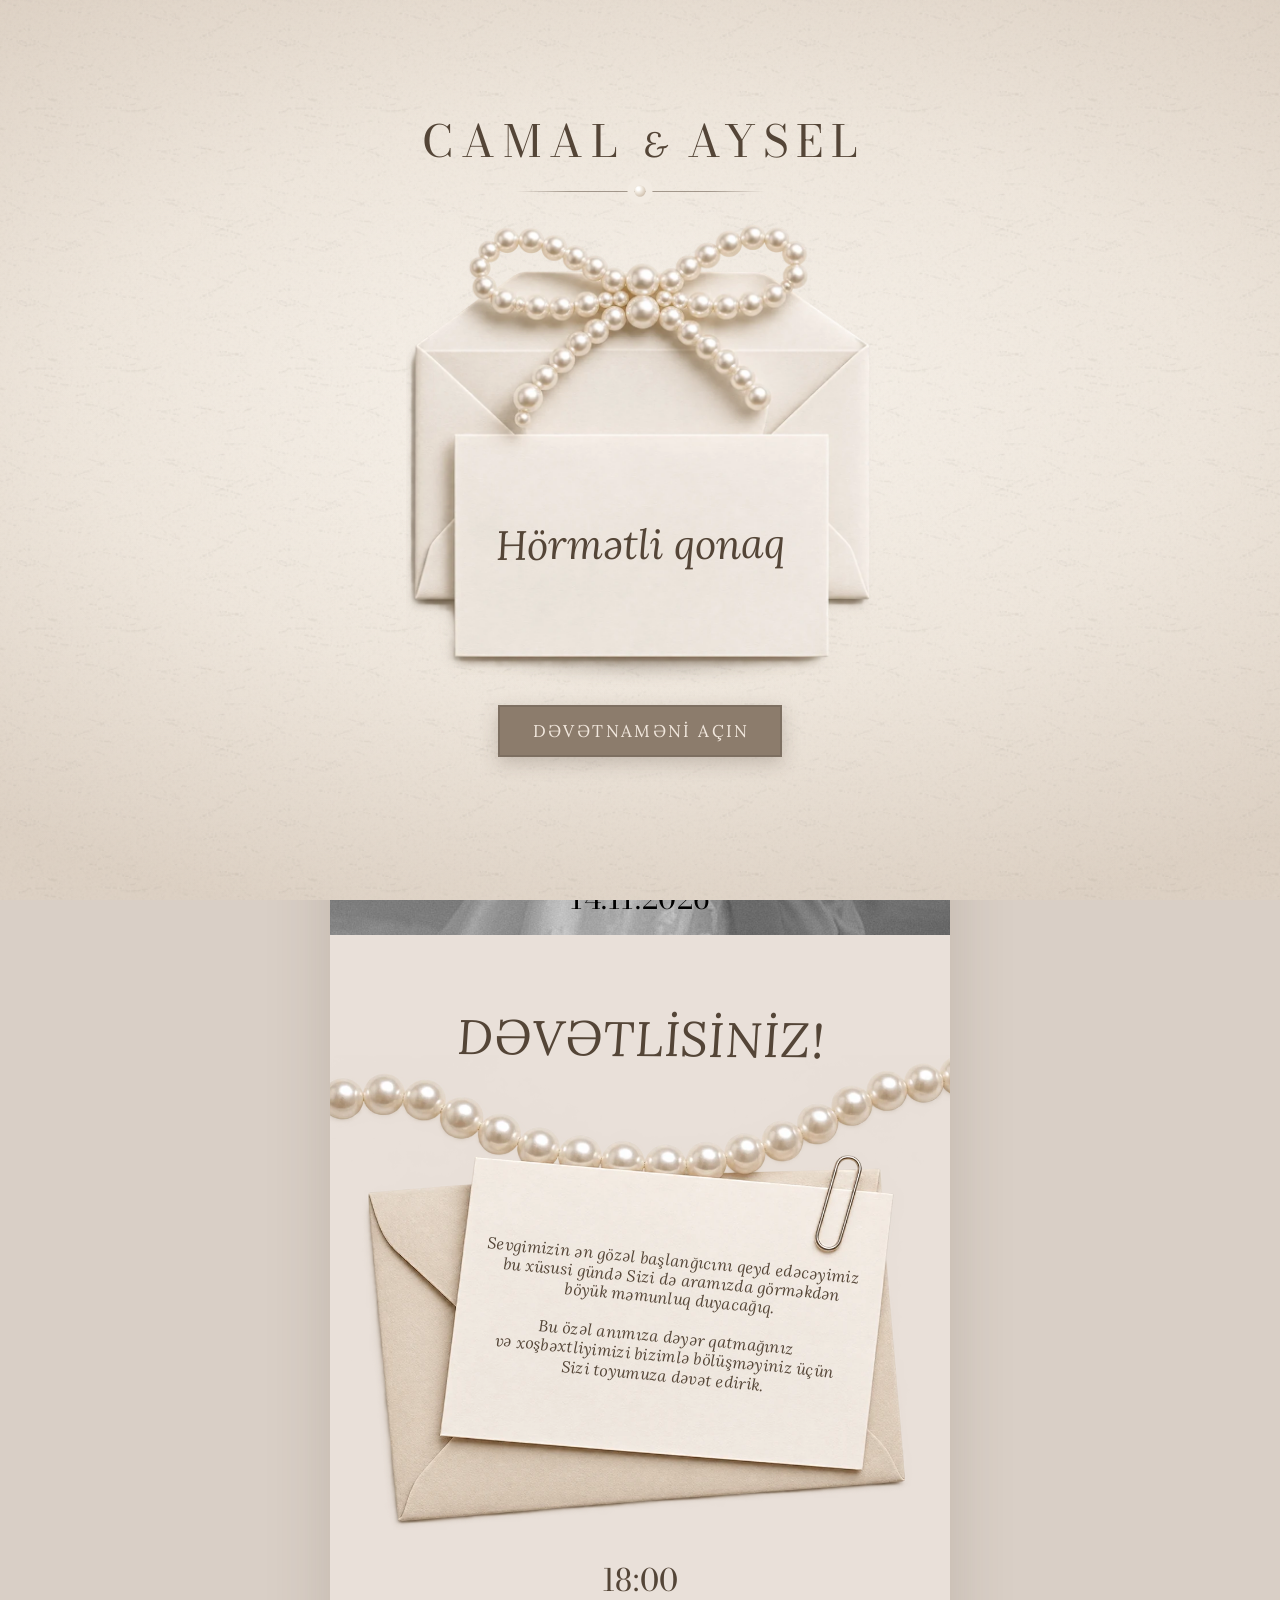
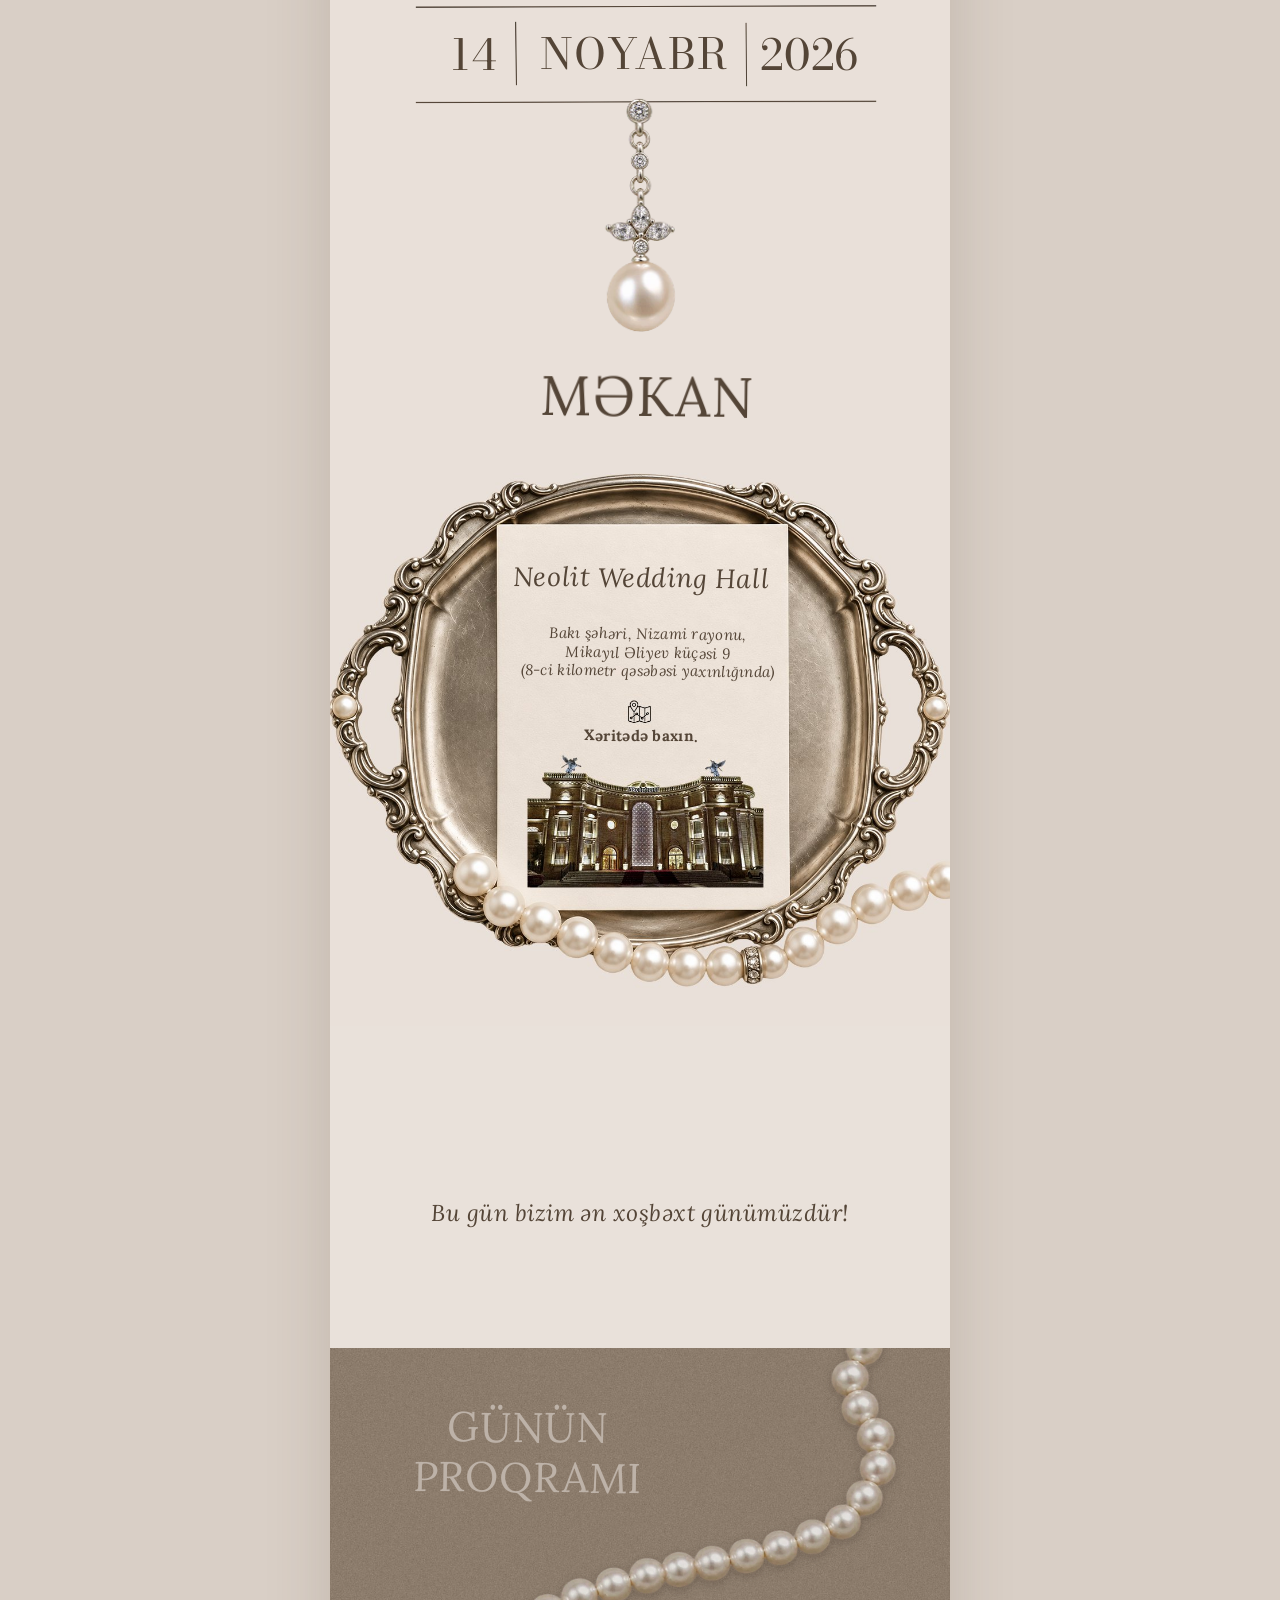
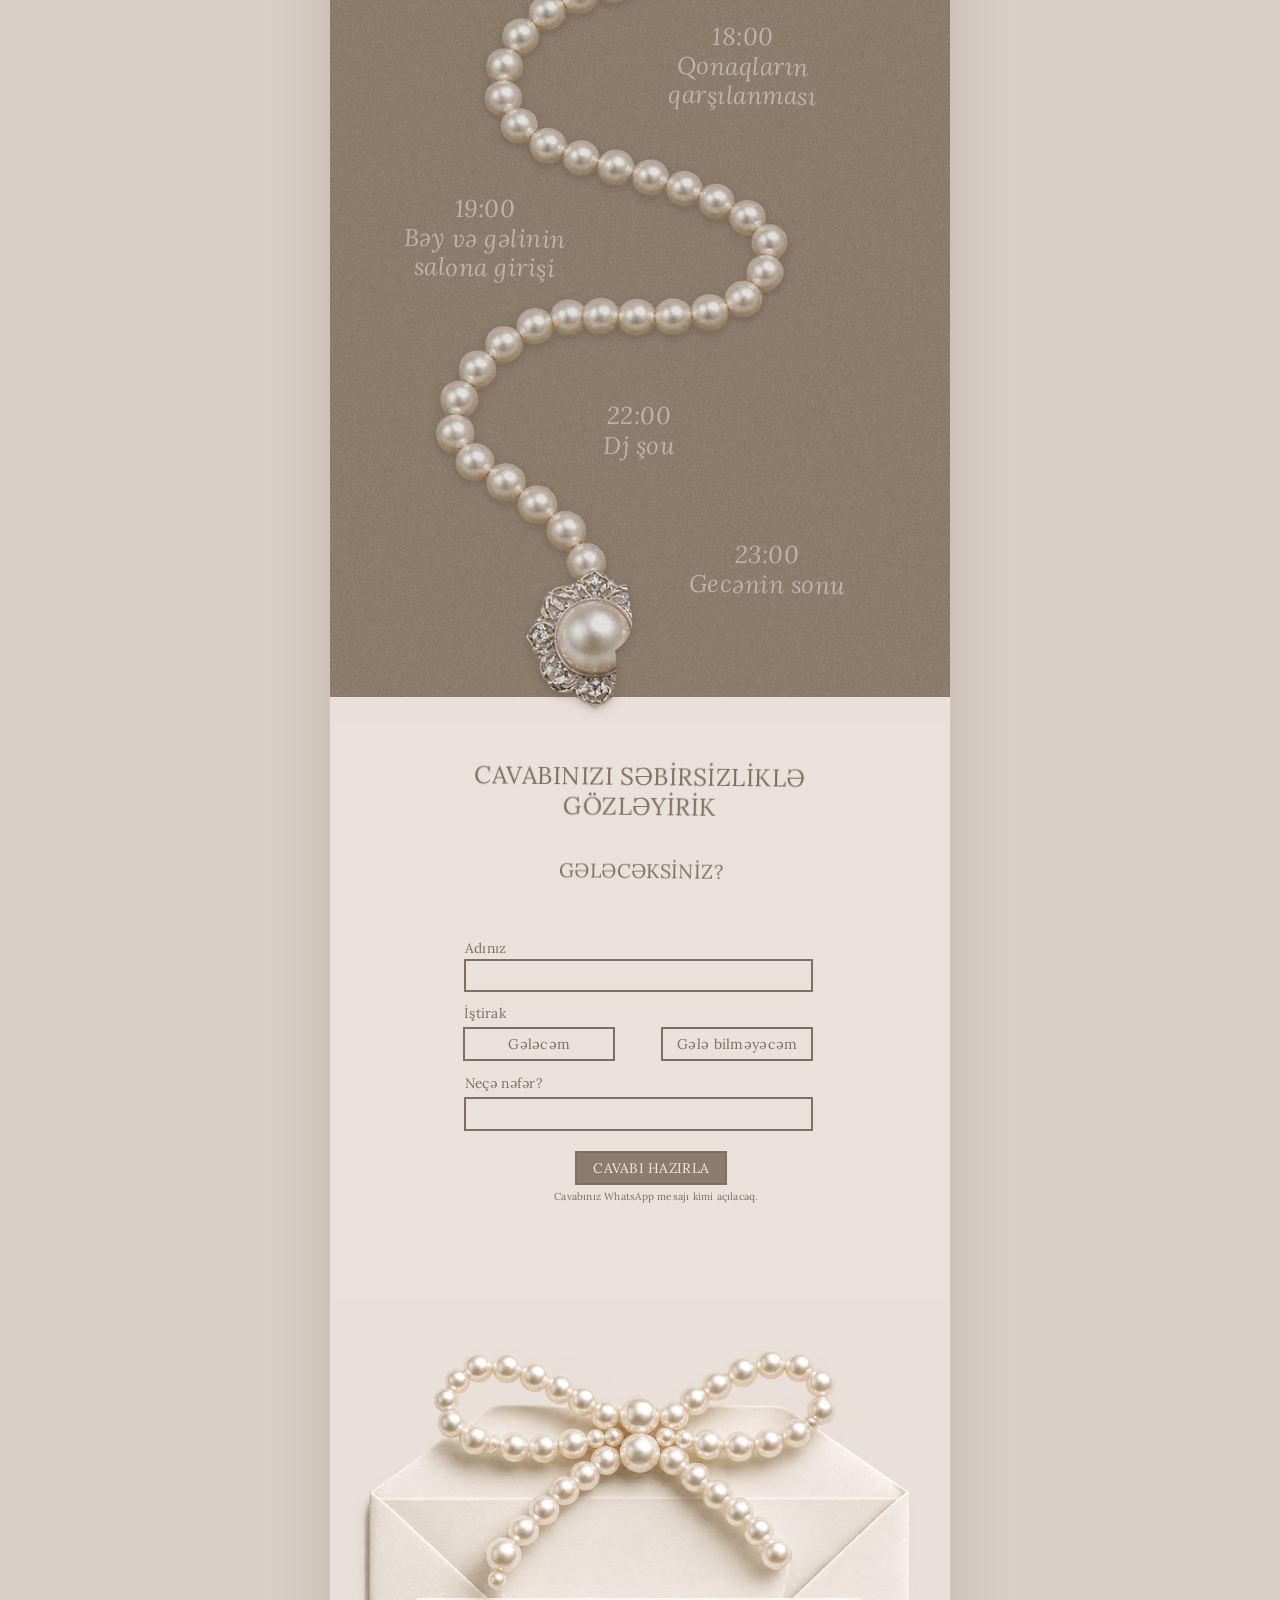
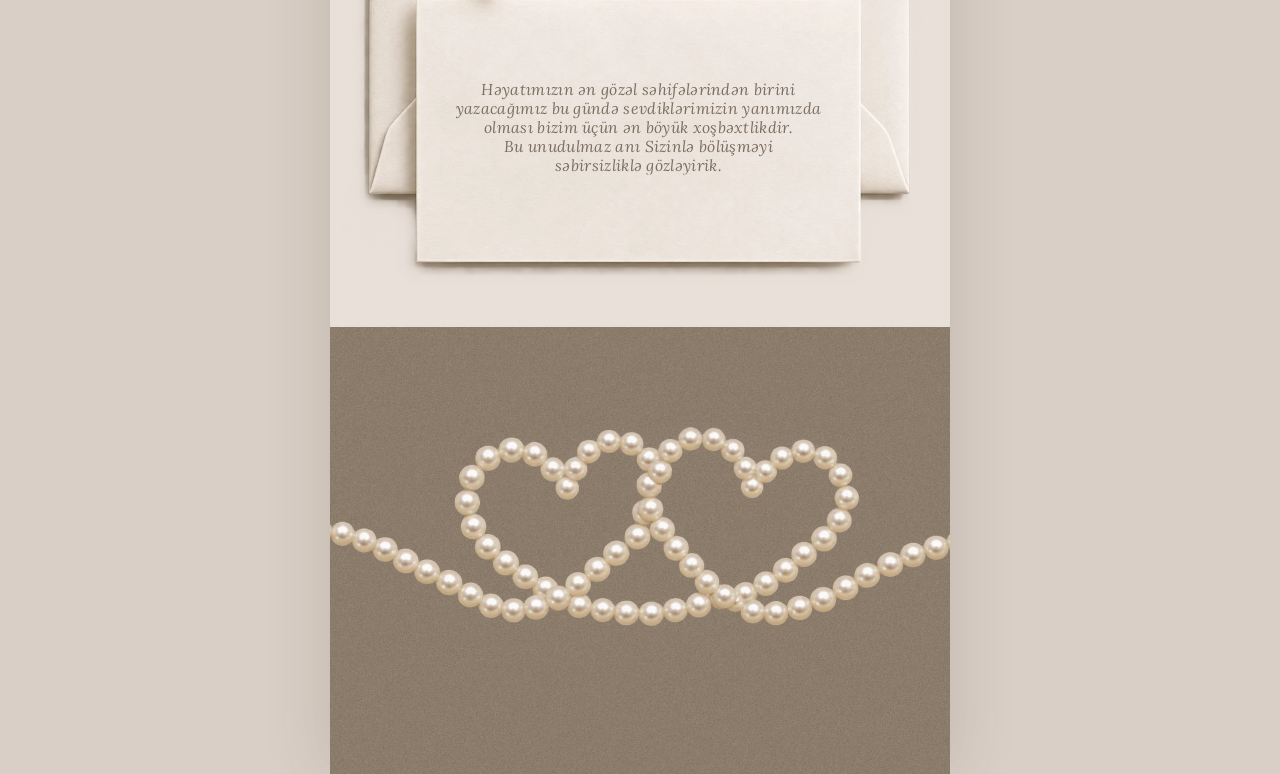
==== index.html @ 3ede76b5 "Giriş ekranını sadələşdir: ipləri/ürəkləri sil, aydın açılış düyməsi - Künc mirvari ipləri və ürəklə" ====
<!DOCTYPE html>
<html lang="az">
<head>
<meta charset="utf-8">
<meta name="viewport" content="width=device-width, initial-scale=1">
<title>Camal &amp; Aysel — Toya dəvət · 14.11.2026</title>
<meta name="description" content="Camal və Aysel sizi 14 noyabr 2026, saat 18:00-da Neolit Wedding Hall-da toylarına dəvət edir.">
<meta property="og:title" content="Camal &amp; Aysel — Toya dəvət">
<meta property="og:description" content="14 Noyabr 2026 · 18:00 · Neolit Wedding Hall">
<meta property="og:image" content="img/couple.jpg">
<meta name="theme-color" content="#E9E1DA">
<script>document.documentElement.classList.add('js');if(location.protocol!=='file:')document.documentElement.classList.add('http')</script>
<link rel="preload" href="fonts/BodoniModa-normal-latin.woff2" as="font" type="font/woff2" crossorigin>
<link rel="preload" href="fonts/Lora-italic-latin.woff2" as="font" type="font/woff2" crossorigin>
<link rel="preload" href="fonts/Lora-normal-latin.woff2" as="font" type="font/woff2" crossorigin>
<link rel="stylesheet" href="fonts.css">
<link rel="stylesheet" href="style.css">
</head>
<body>

<div id="intro" class="intro" role="button" tabindex="0" aria-label="Dəvətnaməni açın">
  <div class="iv-col">
    <div class="iv-head">
      <p class="iv-names bod">CAMAL <i class="lora">&amp;</i> AYSEL</p>
      <div class="iv-div" aria-hidden="true"><i></i></div>
    </div>
    <div class="ev">
      <img class="ev-img" src="img/intro-env.webp" alt="" width="970" height="937" fetchpriority="high">
      <div class="ev-text">
        <span class="lora ev-to" id="evTo">Hörmətli</span>
        <span class="lora ev-name" id="evName">qonaq</span>
      </div>
    </div>
    <span class="iv-btn lora">DƏVƏTNAMƏNİ AÇIN</span>
  </div>
</div>
<button id="music" class="music" type="button" aria-label="Musiqini dayandır" hidden><span></span><span></span><span></span></button>
<div id="fx" class="fx" aria-hidden="true"></div>
<main class="inv">

  <section class="pg" id="p1">
    <img class="bg" src="img/s1-1.jpg" alt="" width="1080" height="1660" fetchpriority="high" decoding="async">
    <img class="bg" src="img/s1-2.jpg" alt="" width="1080" height="1040" loading="lazy" decoding="async">
    <img class="bg" src="img/s1-3.jpg" alt="" width="1080" height="720" loading="lazy" decoding="async">
    <img class="bg" src="img/s1-4.jpg" alt="" width="1080" height="1155" loading="lazy" decoding="async">
    <div class="hero" style="left:0.0000cqw;top:0.0000cqw;width:100.0000cqw;height:150.8333cqw">
      <img class="kb" src="img/couple.jpg" alt="Camal və Aysel" width="1092" height="1637" fetchpriority="high" decoding="async" style="left:-0.6481cqw;top:-0.7407cqw;width:101.1111cqw;height:151.5741cqw">
    </div>
    <div class="t nm" style="left:41.0048cqw;top:24.3356cqw;transform:rotate(0.00deg);mix-blend-mode:overlay;"><span class="bod" style="font-style:normal;font-weight:400;font-size:14.8333cqw;color:#000"><span class="ch" style="--i:0;--d:0.1s">C</span><span class="ch" style="--i:1;--d:0.1s">A</span><span class="ch" style="--i:2;--d:0.1s">M</span><span class="ch" style="--i:3;--d:0.1s">A</span><span class="ch" style="--i:4;--d:0.1s">L</span></span></div>
    <div class="t nm" style="left:61.9307cqw;top:38.0676cqw;transform:rotate(0.00deg);mix-blend-mode:overlay;"><span class="bod" style="font-style:normal;font-weight:400;font-size:14.8333cqw;color:#000"><span class="ch" style="--i:0;--d:0.65s">A</span><span class="ch" style="--i:1;--d:0.65s">Y</span><span class="ch" style="--i:2;--d:0.65s">S</span><span class="ch" style="--i:3;--d:0.65s">E</span><span class="ch" style="--i:4;--d:0.65s">L</span></span></div>
    <div class="t rv" style="left:50.0000cqw;top:146.8373cqw;transform:rotate(0.00deg);"><span class="bod" style="font-style:normal;font-weight:400;font-size:4.6759cqw;color:#000">14.11.2026</span></div>
    <div class="lay sheen sway sway-l" style="left:-6.9444cqw;top:-7.7778cqw;width:25.7407cqw;height:41.5741cqw;--m:url(img/strand-l.webp);transform-origin:35% 0"><img src="img/strand-l.webp" alt="" width="278" height="449" decoding="async"></div>
    <div class="lay sheen sway sway-r" style="left:75.2778cqw;top:-5.7407cqw;width:31.3889cqw;height:28.5185cqw;--m:url(img/strand-r.webp);transform-origin:65% 0"><img src="img/strand-r.webp" alt="" width="339" height="308" decoding="async"></div>
    <div class="t rv" style="left:50.2311cqw;top:170.3213cqw;transform:rotate(0.61deg);"><span class="lora" style="font-style:italic;font-weight:400;font-size:7.8333cqw;color:rgb(84,69,55)">DƏVƏTLİSİNİZ!</span></div>
    <div class="grp env an">
      <img class="lay " src="img/envelope.webp" alt="" width="1242" height="828" loading="lazy" decoding="async" style="left:-6.9444cqw;top:170.0926cqw;width:115.0000cqw;height:76.6667cqw;">
      <div class="t write" style="left:55.3877cqw;top:204.2420cqw;transform:rotate(5.41deg);"><span class="lora" style="font-style:italic;font-weight:400;font-size:2.5833cqw;color:rgb(84,69,55)">Sevgimizin ən gözəl başlanğıcını qeyd edəcəyimiz<br>bu xüsusi gündə Sizi də aramızda görməkdən<br>böyük məmunluq duyacağıq.<span class="gap"></span>Bu özəl anımıza dəyər qatmağınız<br>və xoşbəxtliyimizi bizimlə bölüşməyiniz üçün<br>Sizi toyumuza dəvət edirik.</span></div>
    </div>
    <div class="grp lines an">
      <img class="lay dh" src="img/line-top.webp" alt="" width="805" height="8" loading="lazy" decoding="async" style="left:13.7037cqw;top:258.7037cqw;width:74.5370cqw;height:0.7407cqw;">
      <img class="lay dh" src="img/line-bot.webp" alt="" width="805" height="7" loading="lazy" decoding="async" style="left:13.7037cqw;top:274.2593cqw;width:74.5370cqw;height:0.6481cqw;">
      <img class="lay dv" src="img/line-v1.webp" alt="" width="7" height="113" loading="lazy" decoding="async" style="left:29.7222cqw;top:261.4815cqw;width:0.6481cqw;height:10.4630cqw;">
      <img class="lay dv" src="img/line-v2.webp" alt="" width="6" height="113" loading="lazy" decoding="async" style="left:66.9444cqw;top:261.5741cqw;width:0.5556cqw;height:10.4630cqw;">
      <div class="t ln" style="left:50.0652cqw;top:256.6255cqw;transform:rotate(0.00deg);"><span class="bod" style="font-style:normal;font-weight:400;font-size:4.9722cqw;color:rgb(84,69,55)">18:00</span></div>
      <div class="t ln" style="left:23.1944cqw;top:269.3798cqw;transform:rotate(0.00deg);"><span class="bod" style="font-style:normal;font-weight:400;font-size:6.8704cqw;color:rgb(84,69,55)">14</span></div>
      <div class="t ln" style="left:49.1204cqw;top:269.2872cqw;transform:rotate(0.00deg);"><span class="bod" style="font-style:normal;font-weight:400;font-size:6.8704cqw;color:rgb(84,69,55)">NOYABR</span></div>
      <div class="t ln" style="left:77.3611cqw;top:269.3798cqw;transform:rotate(0.00deg);"><span class="bod" style="font-style:normal;font-weight:400;font-size:6.8704cqw;color:rgb(84,69,55)">2026</span></div>
    </div>
    <div class="lay sheen swing an" style="left:40.8333cqw;top:272.0370cqw;width:18.2407cqw;height:41.4815cqw;--m:url(img/pendant.webp);transform-origin:50% 2%"><img src="img/pendant.webp" alt="" width="197" height="448" decoding="async"></div>
    <div class="t rv" style="left:51.0607cqw;top:325.3034cqw;transform:rotate(0.60deg);"><span class="lora" style="font-style:normal;font-weight:400;font-size:8.9444cqw;color:rgb(84,69,55)">MƏKAN</span></div>
    <div class="t rv" style="left:50.1091cqw;top:352.8615cqw;transform:rotate(0.59deg);"><span class="lora" style="font-style:italic;font-weight:400;font-size:4.2963cqw;color:rgb(84,69,55)">Neolit Wedding Hall</span></div>
    <div class="t rv" style="left:51.3524cqw;top:361.2402cqw;transform:rotate(0.59deg);"><span class="lora" style="font-style:italic;font-weight:400;font-size:2.4259cqw;color:rgb(84,69,55)">Bakı şəhəri, Nizami rayonu,<br>Mikayıl Əliyev küçəsi 9<br>(8-ci kilometr qəsəbəsi yaxınlığında)</span></div>
    <div class="t rv" style="left:50.2413cqw;top:377.7217cqw;transform:rotate(0.59deg);"><span class="lora" style="font-style:normal;font-weight:700;font-size:2.4259cqw;color:rgb(84,69,55)">Xəritədə baxın.</span></div>
    <a class="hit" href="https://www.google.com/maps/search/?api=1&amp;query=Neolit+Wedding+Hall+Bak%C4%B1" target="_blank" rel="noopener" aria-label="Xəritədə baxın" style="left:30.5556cqw;top:369.9074cqw;width:39.8148cqw;height:31.9444cqw"></a>
  </section>

  <section class="cd" id="cd" aria-label="Toya qalan vaxt">
    <div class="t rv" style="left:50.0000cqw;top:12.9630cqw;transform:rotate(0.00deg);"><span class="lora" style="font-style:normal;font-weight:400;font-size:4.2593cqw;color:rgb(84,69,55)">TOYA QALIB</span></div>
    <div class="grp lines an"><img class="lay dh" src="img/line-top.webp" alt="" style="left:13.7037cqw;top:18.5185cqw;width:74.5370cqw;height:0.7407cqw"><img class="lay dh" src="img/line-bot.webp" alt="" style="left:13.7037cqw;top:40.9259cqw;width:74.5370cqw;height:0.6481cqw"><img class="lay dv" src="img/line-v1.webp" alt="" style="left:27.5000cqw;top:22.9630cqw;width:0.6481cqw;height:10.4630cqw"><img class="lay dv" src="img/line-v1.webp" alt="" style="left:49.7222cqw;top:22.9630cqw;width:0.6481cqw;height:10.4630cqw"><img class="lay dv" src="img/line-v1.webp" alt="" style="left:71.9444cqw;top:22.9630cqw;width:0.6481cqw;height:10.4630cqw"></div>
    <div class="t rv" style="left:16.6667cqw;top:30.5556cqw;transform:rotate(0.00deg);"><span class="bod" style="font-style:normal;font-weight:400;font-size:8.5185cqw;color:rgb(84,69,55)"><b id="cd-d">00</b></span></div>
    <div class="t rv" style="left:16.6667cqw;top:36.5741cqw;transform:rotate(0.00deg);"><span class="lora" style="font-style:italic;font-weight:400;font-size:2.2222cqw;color:rgb(125,111,97)">GÜN</span></div>
    <div class="t rv" style="left:38.8889cqw;top:30.5556cqw;transform:rotate(0.00deg);"><span class="bod" style="font-style:normal;font-weight:400;font-size:8.5185cqw;color:rgb(84,69,55)"><b id="cd-h">00</b></span></div>
    <div class="t rv" style="left:38.8889cqw;top:36.5741cqw;transform:rotate(0.00deg);"><span class="lora" style="font-style:italic;font-weight:400;font-size:2.2222cqw;color:rgb(125,111,97)">SAAT</span></div>
    <div class="t rv" style="left:61.1111cqw;top:30.5556cqw;transform:rotate(0.00deg);"><span class="bod" style="font-style:normal;font-weight:400;font-size:8.5185cqw;color:rgb(84,69,55)"><b id="cd-m">00</b></span></div>
    <div class="t rv" style="left:61.1111cqw;top:36.5741cqw;transform:rotate(0.00deg);"><span class="lora" style="font-style:italic;font-weight:400;font-size:2.2222cqw;color:rgb(125,111,97)">DƏQİQƏ</span></div>
    <div class="t rv" style="left:83.3333cqw;top:30.5556cqw;transform:rotate(0.00deg);"><span class="bod" style="font-style:normal;font-weight:400;font-size:8.5185cqw;color:rgb(84,69,55)"><b id="cd-s">00</b></span></div>
    <div class="t rv" style="left:83.3333cqw;top:36.5741cqw;transform:rotate(0.00deg);"><span class="lora" style="font-style:italic;font-weight:400;font-size:2.2222cqw;color:rgb(125,111,97)">SANİYƏ</span></div>
    <div class="t cd-done" style="left:50.0000cqw;top:31.4815cqw;transform:rotate(0.00deg);"><span class="lora" style="font-style:italic;font-weight:400;font-size:3.7037cqw;color:rgb(84,69,55)">Bu gün bizim ən xoşbəxt günümüzdür!</span></div>
  </section>

  <section class="pg" id="p2">
    <img class="bg" src="img/s2-1.jpg" alt="" width="1080" height="1700" loading="lazy" decoding="async">
    <img class="bg" src="img/s2-2.jpg" alt="" width="1080" height="1000" loading="lazy" decoding="async">
    <img class="bg" src="img/s2-3.jpg" alt="" width="1080" height="1090" loading="lazy" decoding="async">
    <img class="bg" src="img/s2-4.jpg" alt="" width="1080" height="785" loading="lazy" decoding="async">
    <svg class="neck" id="neck" viewBox="132 -47 873 1746" style="left:12.2222cqw;top:-4.3519cqw;width:80.8333cqw;height:161.6667cqw" aria-hidden="true">
      <defs>
        <mask id="neckMask" maskUnits="userSpaceOnUse" x="132" y="-47" width="873" height="1746">
          <path id="neckPath" d="M930.0 -93.0 L930.0 -33.0 L926.3 -0.3 L915.3 31.0 L907.4 61.9 L915.2 92.3 L932.5 120.7 L946.9 149.9 L953.6 181.6 L950.3 214.2 L937.7 245.4 L919.3 273.0 L896.1 296.7 L868.7 315.4 L837.2 328.7 L803.7 340.0 L770.7 350.3 L738.1 358.6 L705.5 365.7 L672.7 372.7 L639.9 379.3 L606.6 385.6 L572.8 392.1 L539.6 399.8 L507.1 408.9 L475.2 418.4 L443.5 428.8 L412.8 441.1 L383.8 456.9 L357.4 476.7 L334.3 500.0 L316.0 526.6 L305.5 557.6 L302.1 591.5 L306.2 623.4 L322.6 650.0 L347.9 670.9 L376.0 688.2 L405.8 702.6 L438.1 713.6 L471.8 723.0 L505.2 732.4 L538.2 742.1 L570.8 751.7 L602.8 762.0 L634.1 773.2 L664.8 785.8 L694.6 799.8 L723.0 817.2 L748.0 839.3 L762.2 867.1 L760.8 898.8 L747.2 928.2 L726.0 952.0 L699.6 969.5 L669.4 980.3 L637.5 986.2 L605.1 989.1 L572.5 990.6 L539.9 991.1 L507.3 990.5 L474.4 989.7 L441.3 990.0 L408.1 993.6 L374.9 1001.4 L343.5 1013.4 L314.8 1029.7 L288.6 1049.4 L265.0 1072.0 L244.6 1097.1 L228.9 1125.2 L219.4 1155.6 L218.3 1186.7 L227.4 1215.8 L247.6 1239.2 L273.9 1258.0 L300.9 1275.5 L327.5 1293.4 L353.5 1312.1 L378.3 1332.3 L401.6 1354.4 L422.3 1378.9 L439.2 1406.4 L451.3 1435.4 L458.1 1464.6 L462.7 1492.8 L467.5 1520.0" fill="none" stroke="#fff" stroke-width="118" stroke-linecap="round" stroke-linejoin="round"/>
          <circle id="neckEnd" cx="329" cy="1602" r="170" fill="#fff"/>
        </mask>
      </defs>
      <image href="img/necklace.webp" x="132" y="-47" width="873" height="1746" mask="url(#neckMask)"/>
    </svg>
    <div class="t rv" style="left:31.9797cqw;top:15.1246cqw;transform:rotate(0.59deg);"><span class="lora" style="font-style:normal;font-weight:400;font-size:6.7130cqw;color:rgb(189,178,168)">GÜNÜN<br>PROQRAMI</span></div>
    <div class="t pi" data-y="429" style="left:66.6770cqw;top:48.0532cqw;transform:rotate(0.62deg);--y:459"><span class="lora" style="font-style:italic;font-weight:400;font-size:3.9352cqw;color:rgb(189,178,168)">18:00<br>Qonaqların<br>qarşılanması</span></div>
    <div class="t pi" data-y="729" style="left:25.0106cqw;top:75.8381cqw;transform:rotate(0.61deg);--y:759"><span class="lora" style="font-style:italic;font-weight:400;font-size:3.9333cqw;color:rgb(189,178,168)">19:00<br>Bəy və gəlinin<br>salona girişi</span></div>
    <div class="t pi" data-y="1089" style="left:49.9178cqw;top:109.1644cqw;transform:rotate(0.62deg);--y:1119"><span class="lora" style="font-style:italic;font-weight:400;font-size:3.9352cqw;color:rgb(189,178,168)">22:00<br>Dj şou</span></div>
    <div class="t pi" data-y="1331" style="left:70.4733cqw;top:131.5718cqw;transform:rotate(0.62deg);--y:1361"><span class="lora" style="font-style:italic;font-weight:400;font-size:3.9352cqw;color:rgb(189,178,168)">23:00<br>Gecənin sonu</span></div>
    <div class="t rv" style="left:50.0104cqw;top:167.4051cqw;transform:rotate(0.62deg);"><span class="lora" style="font-style:normal;font-weight:400;font-size:3.9352cqw;color:rgb(125,111,97)">CAVABINIZI SƏBİRSİZLİKLƏ<br>GÖZLƏYİRİK</span></div>
    <div class="t rv" style="left:50.1474cqw;top:182.2812cqw;transform:rotate(0.59deg);"><span class="lora" style="font-style:normal;font-weight:400;font-size:3.1759cqw;color:rgb(125,111,97)">GƏLƏCƏKSİNİZ?</span></div>
    <div class="t " style="left:25.0888cqw;top:194.3601cqw;transform:rotate(0.00deg);"><span class="lora" style="font-style:normal;font-weight:400;font-size:2.2191cqw;color:rgb(125,111,97)">Adınız</span></div>
    <div class="t " style="left:24.9961cqw;top:204.9416cqw;transform:rotate(0.00deg);"><span class="lora" style="font-style:normal;font-weight:400;font-size:2.2222cqw;color:rgb(125,111,97)">İştirak</span></div>
    <div class="t " style="left:28.0517cqw;top:216.1453cqw;transform:rotate(0.00deg);"><span class="lora" style="font-style:normal;font-weight:400;font-size:2.2222cqw;color:rgb(125,111,97)">Neçə nəfər?</span></div>
    <div class="t " style="left:52.6339cqw;top:234.2711cqw;transform:rotate(0.00deg);"><span class="lora" style="font-style:normal;font-weight:400;font-size:1.6389cqw;color:rgb(125,111,97)">Cavabınız WhatsApp mesajı kimi açılacaq.</span></div>
    <form id="rsvp" novalidate>
      <input id="ad" name="ad" type="text" autocomplete="name" aria-label="Adınız" style="left:21.5741cqw;top:195.2778cqw;width:56.3889cqw;height:5.4630cqw">
      <button type="button" class="opt" data-v="yes" aria-pressed="false" style="left:21.4815cqw;top:206.3889cqw;width:24.5370cqw;height:5.4630cqw">Gələcəm</button>
      <button type="button" class="opt" data-v="no" aria-pressed="false" style="left:53.4259cqw;top:206.2963cqw;width:24.5370cqw;height:5.4630cqw">Gələ bilməyəcəm</button>
      <input id="say" name="say" type="number" min="1" max="30" inputmode="numeric" aria-label="Neçə nəfər?" style="left:21.5741cqw;top:217.5926cqw;width:56.3889cqw;height:5.4630cqw">
      <button type="submit" class="send" style="left:39.5370cqw;top:226.2963cqw;width:24.5370cqw;height:5.4630cqw">CAVABI HAZIRLA</button>
      <p id="err" class="err" role="alert" style="left:14.8148cqw;top:236.2963cqw;width:70.3704cqw;height:3.5185cqw"></p>
    </form>
    <div class="grp env an">
      <img class="lay " src="img/bow.webp" alt="" width="1384" height="937" loading="lazy" decoding="async" style="left:-14.9074cqw;top:257.7778cqw;width:128.1481cqw;height:86.7593cqw;">
      <div class="t write" style="left:49.7612cqw;top:314.0769cqw;transform:rotate(0.00deg);"><span class="lora" style="font-style:italic;font-weight:400;font-size:2.5463cqw;color:rgb(125,111,97)">Həyatımızın ən gözəl səhifələrindən birini<br>yazacağımız bu gündə sevdiklərimizin yanımızda<br>olması bizim üçün ən böyük xoşbəxtlikdir.<br>Bu unudulmaz anı Sizinlə bölüşməyi<br>səbirsizliklə gözləyirik.</span></div>
    </div>
    <div class="lay sheen beat an" style="left:-28.7037cqw;top:357.9630cqw;width:160.9259cqw;height:53.7037cqw;--m:url(img/hearts.webp);transform-origin:48.9% 45%"><img src="img/hearts.webp" alt="" width="1738" height="580" decoding="async"></div>
  </section>
</main>
<script src="app.js"></script>
</body>
</html>
---- fonts.css ----
/* Lokal şriftlər: Bodoni Moda və Lora (SIL Open Font License) */
/* Bodoni Moda normal 400 — latin-ext */
@font-face {
  font-family: 'Bodoni Moda';
  font-style: normal;
  font-weight: 400;
  font-display: swap;
  src: url(fonts/BodoniModa-normal-latin-ext.woff2) format('woff2');
  unicode-range: U+0100-02BA, U+02BD-02C5, U+02C7-02CC, U+02CE-02D7, U+02DD-02FF, U+0304, U+0308, U+0329, U+1D00-1DBF, U+1E00-1E9F, U+1EF2-1EFF, U+2020, U+20A0-20AB, U+20AD-20C4, U+2113, U+2C60-2C7F, U+A720-A7FF;
}
/* Bodoni Moda normal 400 — latin */
@font-face {
  font-family: 'Bodoni Moda';
  font-style: normal;
  font-weight: 400;
  font-display: swap;
  src: url(fonts/BodoniModa-normal-latin.woff2) format('woff2');
  unicode-range: U+0000-00FF, U+0131, U+0152-0153, U+02BB-02BC, U+02C6, U+02DA, U+02DC, U+0304, U+0308, U+0329, U+2000-206F, U+20AC, U+2122, U+2191, U+2193, U+2212, U+2215, U+FEFF, U+FFFD;
}
/* Lora italic 400 — latin-ext */
@font-face {
  font-family: 'Lora';
  font-style: italic;
  font-weight: 400;
  font-display: swap;
  src: url(fonts/Lora-italic-latin-ext.woff2) format('woff2');
  unicode-range: U+0100-02BA, U+02BD-02C5, U+02C7-02CC, U+02CE-02D7, U+02DD-02FF, U+0304, U+0308, U+0329, U+1D00-1DBF, U+1E00-1E9F, U+1EF2-1EFF, U+2020, U+20A0-20AB, U+20AD-20C4, U+2113, U+2C60-2C7F, U+A720-A7FF;
}
/* Lora italic 400 — latin */
@font-face {
  font-family: 'Lora';
  font-style: italic;
  font-weight: 400;
  font-display: swap;
  src: url(fonts/Lora-italic-latin.woff2) format('woff2');
  unicode-range: U+0000-00FF, U+0131, U+0152-0153, U+02BB-02BC, U+02C6, U+02DA, U+02DC, U+0304, U+0308, U+0329, U+2000-206F, U+20AC, U+2122, U+2191, U+2193, U+2212, U+2215, U+FEFF, U+FFFD;
}
/* Lora normal 400 — latin-ext */
@font-face {
  font-family: 'Lora';
  font-style: normal;
  font-weight: 400;
  font-display: swap;
  src: url(fonts/Lora-normal-latin-ext.woff2) format('woff2');
  unicode-range: U+0100-02BA, U+02BD-02C5, U+02C7-02CC, U+02CE-02D7, U+02DD-02FF, U+0304, U+0308, U+0329, U+1D00-1DBF, U+1E00-1E9F, U+1EF2-1EFF, U+2020, U+20A0-20AB, U+20AD-20C4, U+2113, U+2C60-2C7F, U+A720-A7FF;
}
/* Lora normal 400 — latin */
@font-face {
  font-family: 'Lora';
  font-style: normal;
  font-weight: 400;
  font-display: swap;
  src: url(fonts/Lora-normal-latin.woff2) format('woff2');
  unicode-range: U+0000-00FF, U+0131, U+0152-0153, U+02BB-02BC, U+02C6, U+02DA, U+02DC, U+0304, U+0308, U+0329, U+2000-206F, U+20AC, U+2122, U+2191, U+2193, U+2212, U+2215, U+FEFF, U+FFFD;
}
/* Lora normal 700 — latin-ext */
@font-face {
  font-family: 'Lora';
  font-style: normal;
  font-weight: 700;
  font-display: swap;
  src: url(fonts/Lora-normal-latin-ext.woff2) format('woff2');
  unicode-range: U+0100-02BA, U+02BD-02C5, U+02C7-02CC, U+02CE-02D7, U+02DD-02FF, U+0304, U+0308, U+0329, U+1D00-1DBF, U+1E00-1E9F, U+1EF2-1EFF, U+2020, U+20A0-20AB, U+20AD-20C4, U+2113, U+2C60-2C7F, U+A720-A7FF;
}
/* Lora normal 700 — latin */
@font-face {
  font-family: 'Lora';
  font-style: normal;
  font-weight: 700;
  font-display: swap;
  src: url(fonts/Lora-normal-latin.woff2) format('woff2');
  unicode-range: U+0000-00FF, U+0131, U+0152-0153, U+02BB-02BC, U+02C6, U+02DA, U+02DC, U+0304, U+0308, U+0329, U+2000-206F, U+20AC, U+2122, U+2191, U+2193, U+2212, U+2215, U+FEFF, U+FFFD;
}
---- style.css ----
*,
*::before,
*::after { box-sizing: border-box; }

html, body { margin: 0; padding: 0; }

body {
  background: #d9cfc6;
  -webkit-font-smoothing: antialiased;
  -webkit-text-size-adjust: 100%;
  -webkit-tap-highlight-color: transparent;
}
.js.locked body { overflow: hidden; height: 100vh; }

/* Bütün dəvətnamə 1080px-lik PSD kətanına görə ölçülür:  1px(PSD) = 100cqw / 1080 */
.inv {
  width: min(100vw, 620px);
  margin: 0 auto;
  container-type: inline-size;
  background: #e9e1da;
  box-shadow: 0 0 60px rgba(84, 69, 55, .18);
  overflow: hidden;
}

.pg { position: relative; overflow: hidden; aspect-ratio: 1080 / 4575; }
.cd { position: relative; overflow: hidden; aspect-ratio: 1080 / 560; background: #e9e1da; }

.pg > img.bg {
  display: block;
  width: 100%;
  height: auto;
  user-select: none;
  -webkit-user-drag: none;
}

.lay, .grp, .hero, .neck { position: absolute; }
.lay { display: block; max-width: none; user-select: none; -webkit-user-drag: none; }
.grp { inset: 0; pointer-events: none; }
.hero { overflow: hidden; }
.hero img { position: absolute; display: block; max-width: none; }

/* Mətn: lövbər = Photoshop-dakı kimi ilk sətrin baza xətti, mərkəz */
.t {
  position: absolute;
  width: 0;
  height: 0;
  transform-origin: 0 0;
  pointer-events: none;
}
.t > span {
  position: absolute;
  left: 0;
  top: calc(-1 * var(--b));
  transform: translateX(-50%);
  white-space: nowrap;
  text-align: center;
  line-height: 1.2;
  letter-spacing: .02em;
  display: block;
}
.t b { font-weight: inherit; font-variant-numeric: tabular-nums; }
.lora { font-family: 'Lora', Georgia, serif; --b: .966em; }
.bod  { font-family: 'Bodoni Moda', 'Didot', 'Bodoni 72', serif; --b: .97em; font-optical-sizing: none; font-variation-settings: 'opsz' 11; }
.t .gap { display: block; height: 1.25em; }

/* Mirvari parıltısı: şəklin öz forması ilə maskalanmış işıq zolağı */
.http .sheen { -webkit-mask: var(--m) center / 100% 100% no-repeat; mask: var(--m) center / 100% 100% no-repeat; }
.sheen > img { display: block; width: 100%; height: 100%; }
.sheen::after { display: none; }
.http .sheen::after {
  display: block;
  content: '';
  position: absolute;
  inset: -10% 0;
  background: linear-gradient(105deg, transparent 38%, rgba(255, 255, 255, .55) 50%, transparent 62%);
  transform: translateX(-130%);
  pointer-events: none;
}

/* Xəritə linki */
.hit { position: absolute; display: block; border-radius: 2cqw; }
.hit:focus-visible { outline: 2px solid rgba(84, 69, 55, .6); outline-offset: 4px; }

/* Proqramdakı mirvari ipi */
.neck { overflow: visible; filter: drop-shadow(0 .6cqw .8cqw rgba(40, 30, 20, .28)); }

/* Geri sayım */
.cd-done { display: none; }
.cd.finished .cd-done { display: block; }
.cd.finished .t:not(.cd-done), .cd.finished .lines { display: none; }

/* ============ Cavab forması ============ */
#rsvp input,
#rsvp button {
  position: absolute;
  margin: 0;
  border: calc(3.54 * 100cqw / 1080) solid rgb(125, 111, 97);
  border-radius: 0;
  background: transparent;
  font-family: 'Lora', Georgia, serif;
  color: rgb(84, 69, 55);
  letter-spacing: .02em;
  -webkit-appearance: none;
  appearance: none;
  outline: none;
}
#rsvp input { padding: 0 calc(20 * 100cqw / 1080); font-size: calc(26 * 100cqw / 1080); }
#rsvp input:focus { background: rgba(255, 255, 255, .35); }
#rsvp input::-webkit-outer-spin-button,
#rsvp input::-webkit-inner-spin-button { -webkit-appearance: none; margin: 0; }
#rsvp input[type=number] { -moz-appearance: textfield; }
#rsvp .opt { font-size: calc(24.6 * 100cqw / 1080); color: rgb(125, 111, 97); cursor: pointer; transition: background .25s, color .25s; }
#rsvp .opt[aria-pressed="true"] { background: rgb(140, 124, 108); color: rgb(242, 232, 222); }
#rsvp .send {
  background: rgb(140, 124, 108);
  color: rgb(242, 232, 222);
  font-size: calc(24 * 100cqw / 1080);
  cursor: pointer;
  overflow: hidden;
  transition: filter .2s, transform .2s;
}
#rsvp .send::after {
  content: '';
  position: absolute;
  inset: 0;
  background: linear-gradient(105deg, transparent 35%, rgba(255, 255, 255, .35) 50%, transparent 65%);
  transform: translateX(-120%);
}
#rsvp .send:hover { filter: brightness(1.08); }
#rsvp .send:active { transform: scale(.97); }
#rsvp button:focus-visible { box-shadow: 0 0 0 calc(4 * 100cqw / 1080) rgba(140, 124, 108, .35); }
#rsvp .err {
  position: absolute; margin: 0; text-align: center;
  font-family: 'Lora', Georgia, serif; font-style: italic;
  font-size: calc(20 * 100cqw / 1080); color: #9a4a3a;
}
#rsvp input.bad { border-color: #9a4a3a; }

/* Mirvari konfetti */
.fx { position: fixed; inset: 0; pointer-events: none; z-index: 50; }
.pearl {
  position: absolute;
  border-radius: 50%;
  background: radial-gradient(circle at 34% 30%, #fff 0 12%, #f3ece2 30%, #d8cbbb 68%, #a99681 100%);
  box-shadow: 0 2px 4px rgba(60, 45, 30, .25);
}

/* Musiqi düyməsi */
.music {
  position: fixed; right: 16px; bottom: 16px; z-index: 40;
  width: 46px; height: 46px; border-radius: 50%;
  border: 1px solid rgba(84, 69, 55, .35);
  background: rgba(242, 232, 222, .85);
  backdrop-filter: blur(6px);
  display: flex; align-items: flex-end; justify-content: center; gap: 3px;
  padding: 14px 0; cursor: pointer;
}
.music[hidden] { display: none; }
.music span { width: 3px; height: 100%; background: rgb(125, 111, 97); border-radius: 2px; transform-origin: bottom; }
.music.on span { animation: eq 1s ease-in-out infinite alternate; }
.music.on span:nth-child(2) { animation-delay: -.4s; }
.music.on span:nth-child(3) { animation-delay: -.7s; }
.music:not(.on) span { transform: scaleY(.3); }
@keyframes eq { from { transform: scaleY(.25); } to { transform: scaleY(1); } }

/* ============ Giriş: zərf ============ */
.intro { display: none; }
.js .intro {
  position: fixed; inset: 0; z-index: 30;
  display: flex; justify-content: center;
  overflow: hidden;
  background:
    url(img/paper.webp) 0 0 / 260px repeat,
    radial-gradient(ellipse 80% 60% at 50% 45%, #f8f3ec 0%, #eee6dc 55%, #ddd1c4 100%);
  cursor: pointer;
  transition: opacity 1s ease, visibility 0s 1.1s;
}
.intro:focus-visible { outline: none; }
.iv-col {
  position: relative;
  width: min(100vw, 620px); height: 100%;
  container-type: inline-size;
  display: flex; flex-direction: column; align-items: center; justify-content: center;
  gap: clamp(14px, 3.4vh, 34px);
  padding-bottom: 4vh;
}

/* Başlıq: adlar + incə mirvarili ayırıcı */
.iv-head { display: flex; flex-direction: column; align-items: center; gap: clamp(10px, 1.8vh, 16px); transition: opacity .6s ease, transform .9s ease; }
.iv-names {
  margin: 0; color: rgb(84, 69, 55);
  font-size: min(7.2cqw, 44px); letter-spacing: .18em; padding-left: .18em;
}
.iv-names i { font-style: italic; letter-spacing: 0; font-size: .8em; }
.iv-div {
  position: relative; width: min(44cqw, 250px); height: 1px;
  background: linear-gradient(to right, transparent, rgba(84, 69, 55, .5) 22%, rgba(84, 69, 55, .5) 78%, transparent);
}
.iv-div i {
  position: absolute; left: 50%; top: 50%; width: 11px; height: 11px; border-radius: 50%;
  transform: translate(-50%, -50%);
  background: radial-gradient(circle at 34% 30%, #fff 0 14%, #f3ece2 32%, #d6c8b7 70%, #a99681 100%);
  box-shadow: 0 0 0 7px #f2ebe2, 0 1px 3px rgba(60, 45, 30, .35);
}

/* Real zərf (PSD-dən) + kartın üstündə qonağın adı */
.ev {
  position: relative; isolation: isolate;
  width: min(88cqw, 52vh, 540px);
  aspect-ratio: 970 / 937;
  transition: transform 1.7s cubic-bezier(.6, 0, .2, 1) .45s, opacity .9s ease 1.25s;
}
.ev::before {   /* yerə düşən yumşaq kölgə */
  content: ''; position: absolute; z-index: -1;
  left: 14%; right: 12%; bottom: -1%; height: 8%;
  background: radial-gradient(ellipse at center, rgba(84, 69, 55, .30), rgba(84, 69, 55, 0) 70%);
  filter: blur(6px);
}
.ev-img { display: block; width: 100%; height: auto; user-select: none; -webkit-user-drag: none; }
.ev-text {
  position: absolute; left: 10.3%; width: 79.8%; top: 46.5%; height: 49.5%;
  container-type: inline-size;
  display: flex; flex-direction: column; align-items: center; justify-content: center;
  gap: 2.4cqi; text-align: center; color: rgb(84, 69, 55);
  transform: rotate(-.3deg);
}
.ev-to   { font-style: italic; font-size: 6.4cqi; color: rgb(125, 111, 97); letter-spacing: .03em; }
.ev-name { font-style: italic; font-size: var(--nf, 11cqi); line-height: 1.15; max-width: 92%; overflow-wrap: anywhere; }
.ev-to[hidden] { display: none; }

/* Açılış düyməsi — saytdakı "CAVABI HAZIRLA" kimi */
.iv-btn {
  position: relative; overflow: hidden;
  padding: 13px 30px;
  background: rgb(140, 124, 108); color: rgb(242, 232, 222);
  border: 2px solid rgb(125, 111, 97);
  font-size: min(4.2cqw, 17px); letter-spacing: .14em; padding-left: calc(30px + .14em);
  box-shadow: 0 6px 18px rgba(84, 69, 55, .25);
  transition: opacity .4s ease, transform .4s ease;
}
.iv-btn::after {
  content: ''; position: absolute; inset: 0;
  background: linear-gradient(105deg, transparent 35%, rgba(255, 255, 255, .35) 50%, transparent 65%);
  transform: translateX(-120%);
}
.intro:hover .iv-btn { filter: brightness(1.06); }

/* Açılış */
.intro.open { cursor: default; }
.intro.open .iv-btn { opacity: 0; transform: scale(.92); }
.intro.open .iv-head { opacity: 0; transform: translateY(-16px); }
.intro.open .ev { transform: translateY(-6%) scale(1.55); opacity: 0; }
.intro.gone { opacity: 0; visibility: hidden; pointer-events: none; }

/* ============ Animasiyalar ============ */
@media (prefers-reduced-motion: no-preference) {

  /* Ümumi görünmə */
  .js .rv > span { opacity: 0; translate: 0 2cqw; transition: opacity 1.1s ease, translate 1.1s ease; }
  .js .rv.in > span { opacity: 1; translate: 0 0; }

  /* Giriş şəkli: yavaş kino böyüməsi */
  .js .hero .kb { transform: scale(1.12); transform-origin: 55% 45%; transition: transform 2.6s cubic-bezier(.2, .7, .2, 1); }
  .js.opened .hero .kb { transform: scale(1.02); animation: kb 26s ease-in-out 2.6s infinite alternate; }
  @keyframes kb { from { transform: scale(1.02); } to { transform: scale(1.1) translate(-1.5%, -1%); } }

  /* Adlar hərf-hərf, dumanlıdan aydına */
  .js .nm .ch { color: transparent; text-shadow: 0 0 0 transparent; }
  .js.opened .nm .ch { animation: blurIn 1.5s ease forwards calc(.5s + var(--d) + var(--i) * .12s); }
  @keyframes blurIn {
    0%   { color: transparent; text-shadow: 0 0 .3em rgba(0, 0, 0, 0); }
    45%  { color: transparent; text-shadow: 0 0 .14em rgba(0, 0, 0, .9); }
    100% { color: #000; text-shadow: 0 0 0 rgba(0, 0, 0, 0); }
  }

  /* Yuxarıdakı mirvari ipləri yırğalanır */
  .sway-l { animation: swayL 7s ease-in-out infinite alternate; }
  .sway-r { animation: swayR 8s ease-in-out infinite alternate; }
  @keyframes swayL { from { transform: rotate(-2deg); } to { transform: rotate(2.2deg); } }
  @keyframes swayR { from { transform: rotate(2deg); } to { transform: rotate(-2.4deg); } }

  /* Parıltı keçidi */
  .sheen::after { animation: sheen 6.5s ease-in-out infinite; }
  .sway-r::after { animation-delay: 1.4s; }
  .swing::after { animation-delay: 2.2s; }
  .beat::after { animation-delay: .8s; animation-duration: 5s; }
  @keyframes sheen { 0%, 55% { transform: translateX(-130%); } 100% { transform: translateX(130%); } }
  #rsvp .send::after { animation: sheen 4s ease-in-out infinite 1s; }

  /* Zərf yerinə enir, sonra mətn yazılır */
  .js .env { opacity: 0; transform: translateY(5cqw) rotate(-2deg) scale(.96); transform-origin: 50% 50%;
             transition: opacity 1.2s ease, transform 1.6s cubic-bezier(.2, .7, .2, 1); }
  .js .env.in { opacity: 1; transform: none; }
  .js .env .write > span { clip-path: inset(0 100% 0 0); transition: clip-path 2.4s cubic-bezier(.4, 0, .3, 1) .9s; }
  .js .env.in .write > span { clip-path: inset(0 0 0 0); }

  /* Tarix xətləri çəkilir */
  .js .lines .dh { transform: scaleX(0); transition: transform 1.3s cubic-bezier(.6, 0, .2, 1); }
  .js .lines .dv { transform: scaleY(0); transform-origin: 50% 0; transition: transform .8s ease 1s; }
  .js .lines .ln > span { opacity: 0; transition: opacity 1s ease .7s, letter-spacing 1.6s ease .7s; letter-spacing: .25em; }
  .js .lines.in .dh { transform: scaleX(1); }
  .js .lines.in .dv { transform: scaleY(1); }
  .js .lines.in .ln > span { opacity: 1; letter-spacing: .02em; }

  /* Kulon sarkaç kimi yırğalanır */
  .js .swing { opacity: 0; transform: rotate(14deg); }
  .js .swing.in { opacity: 1; animation: swingIn 3.6s cubic-bezier(.3, 0, .3, 1) forwards, swingIdle 5s ease-in-out 3.6s infinite; transition: opacity .6s; }
  @keyframes swingIn {
    0% { transform: rotate(14deg); } 22% { transform: rotate(-9deg); } 42% { transform: rotate(6deg); }
    60% { transform: rotate(-3.5deg); } 78% { transform: rotate(1.8deg); } 100% { transform: rotate(-.8deg); }
  }
  @keyframes swingIdle { 0%, 100% { transform: rotate(-.8deg); } 50% { transform: rotate(.9deg); } }

  /* Proqram maddələri (mirvari ipi çatdıqca) */
  .js .pi > span { opacity: 0; translate: 0 1.5cqw; filter: blur(4px); transition: opacity .9s ease, translate .9s ease, filter .9s ease; }
  .js .pi.in > span { opacity: 1; translate: 0 0; filter: none; }

  /* Giriş ekranı: üzən zərf, parlayan düymə */
  .ev-img, .ev-text { animation: float 5s ease-in-out infinite; }
  @keyframes float { 0%, 100% { translate: 0 0; } 50% { translate: 0 -1.3%; } }
  .ev::before { animation: shadowFloat 5s ease-in-out infinite; }
  @keyframes shadowFloat { 50% { transform: scaleX(.92); opacity: .75; } }
  .iv-btn::after { animation: sheen 3.6s ease-in-out infinite 1.6s; }
  .js .intro .iv-head, .js .intro .ev, .js .intro .iv-btn { animation: ivIn 1.4s cubic-bezier(.2, .7, .2, 1) backwards; }
  .js .intro .ev { animation-delay: .25s; }
  .js .intro .iv-btn { animation: ivIn 1.4s cubic-bezier(.2, .7, .2, 1) .6s backwards, btnPulse 2.4s ease-in-out 2.2s infinite; }
  .js .intro.open .iv-btn { animation: none; }
  @keyframes ivIn { from { opacity: 0; translate: 0 18px; } to { opacity: 1; translate: 0 0; } }
  @keyframes btnPulse {
    0%, 100% { box-shadow: 0 6px 18px rgba(84, 69, 55, .25), 0 0 0 0 rgba(140, 124, 108, .45); }
    50% { box-shadow: 0 6px 18px rgba(84, 69, 55, .25), 0 0 0 10px rgba(140, 124, 108, 0); }
  }

  /* Ürəklər döyünür */
  .js .beat { opacity: 0; transition: opacity 1.4s ease; }
  .js .beat.in { opacity: 1; animation: beat 2.6s ease-in-out 1s infinite; }
  @keyframes beat {
    0%, 40%, 100% { transform: scale(1); }
    10% { transform: scale(1.035); }
    20% { transform: scale(1); }
    28% { transform: scale(1.025); }
  }

  /* Geri sayım rəqəmi dəyişəndə */
  .cd b.tick { animation: tick .5s ease; display: inline-block; }
  @keyframes tick { from { opacity: .2; transform: translateY(-.15em); } to { opacity: 1; transform: none; } }
}

@media (prefers-reduced-motion: reduce) {
  .js .intro { transition: opacity .3s; }
  .ev, .iv-head, .iv-btn { transition-duration: .01s !important; transition-delay: 0s !important; }
}
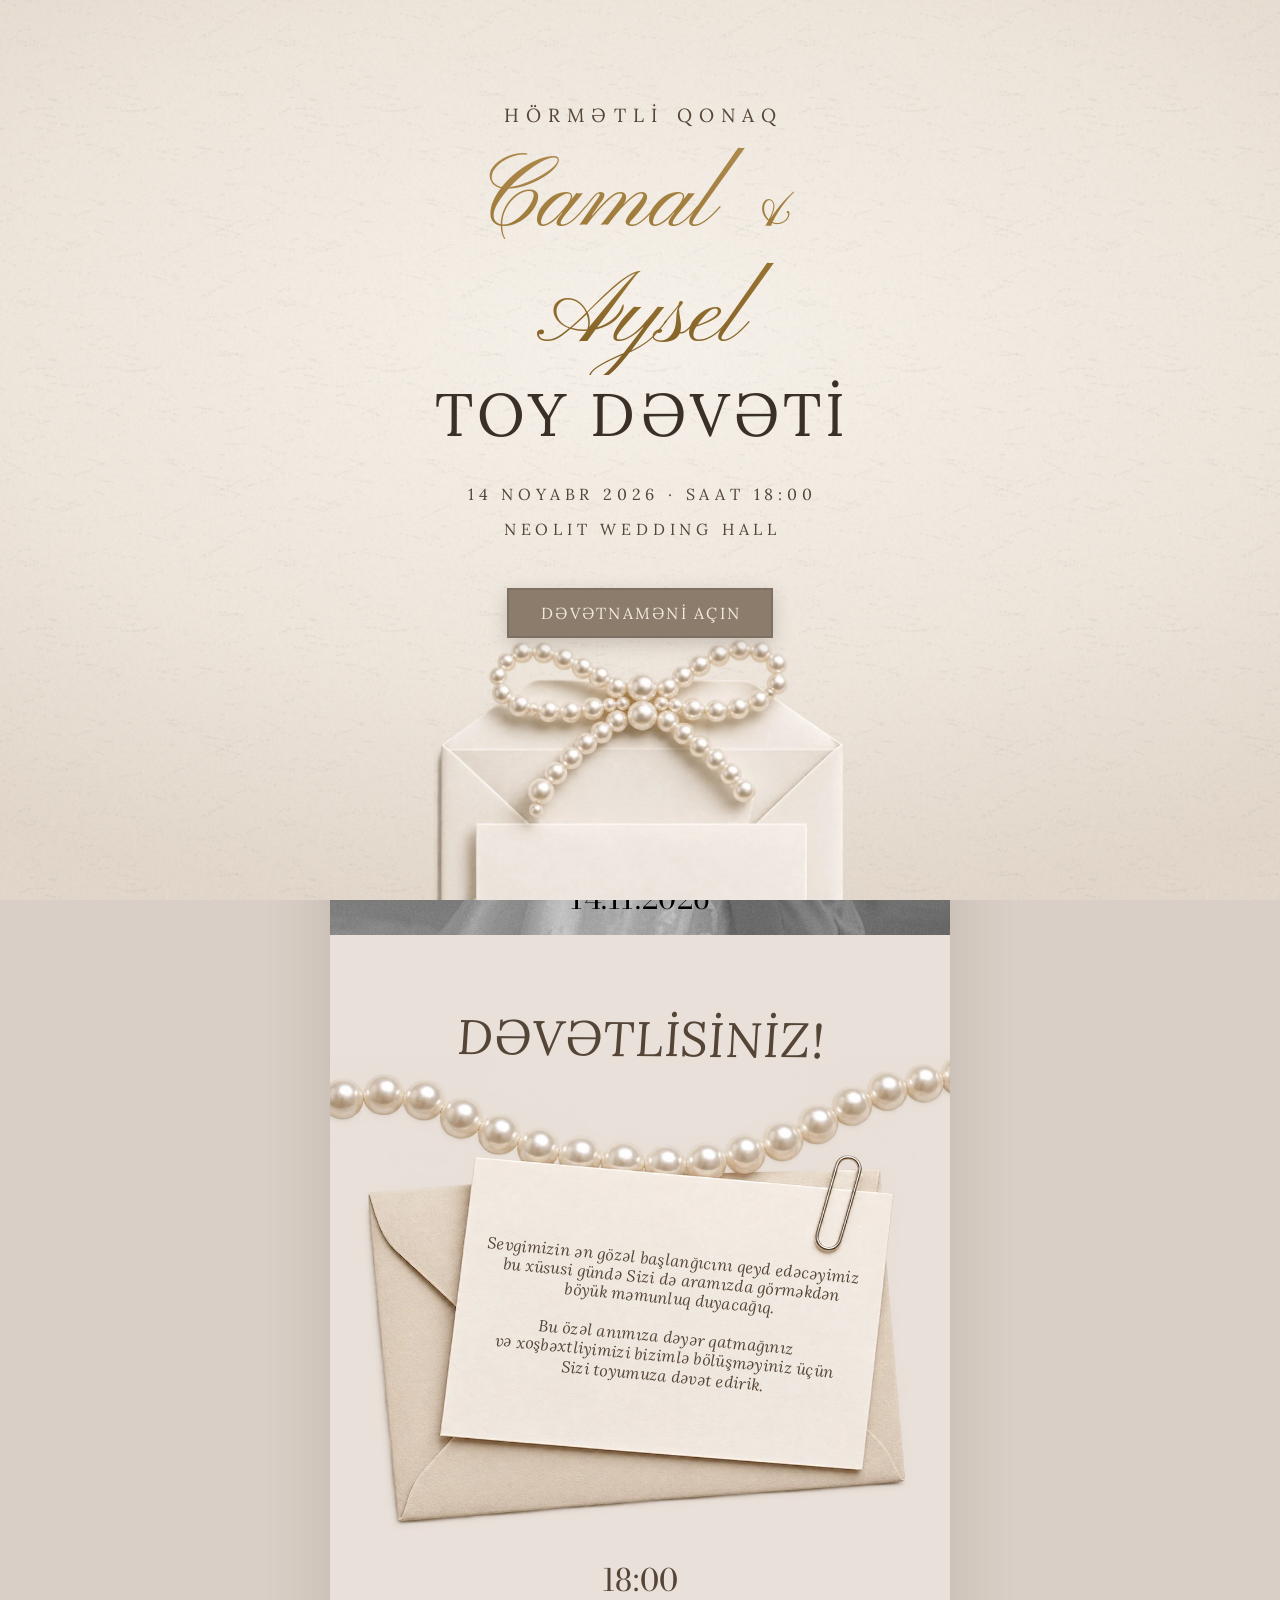
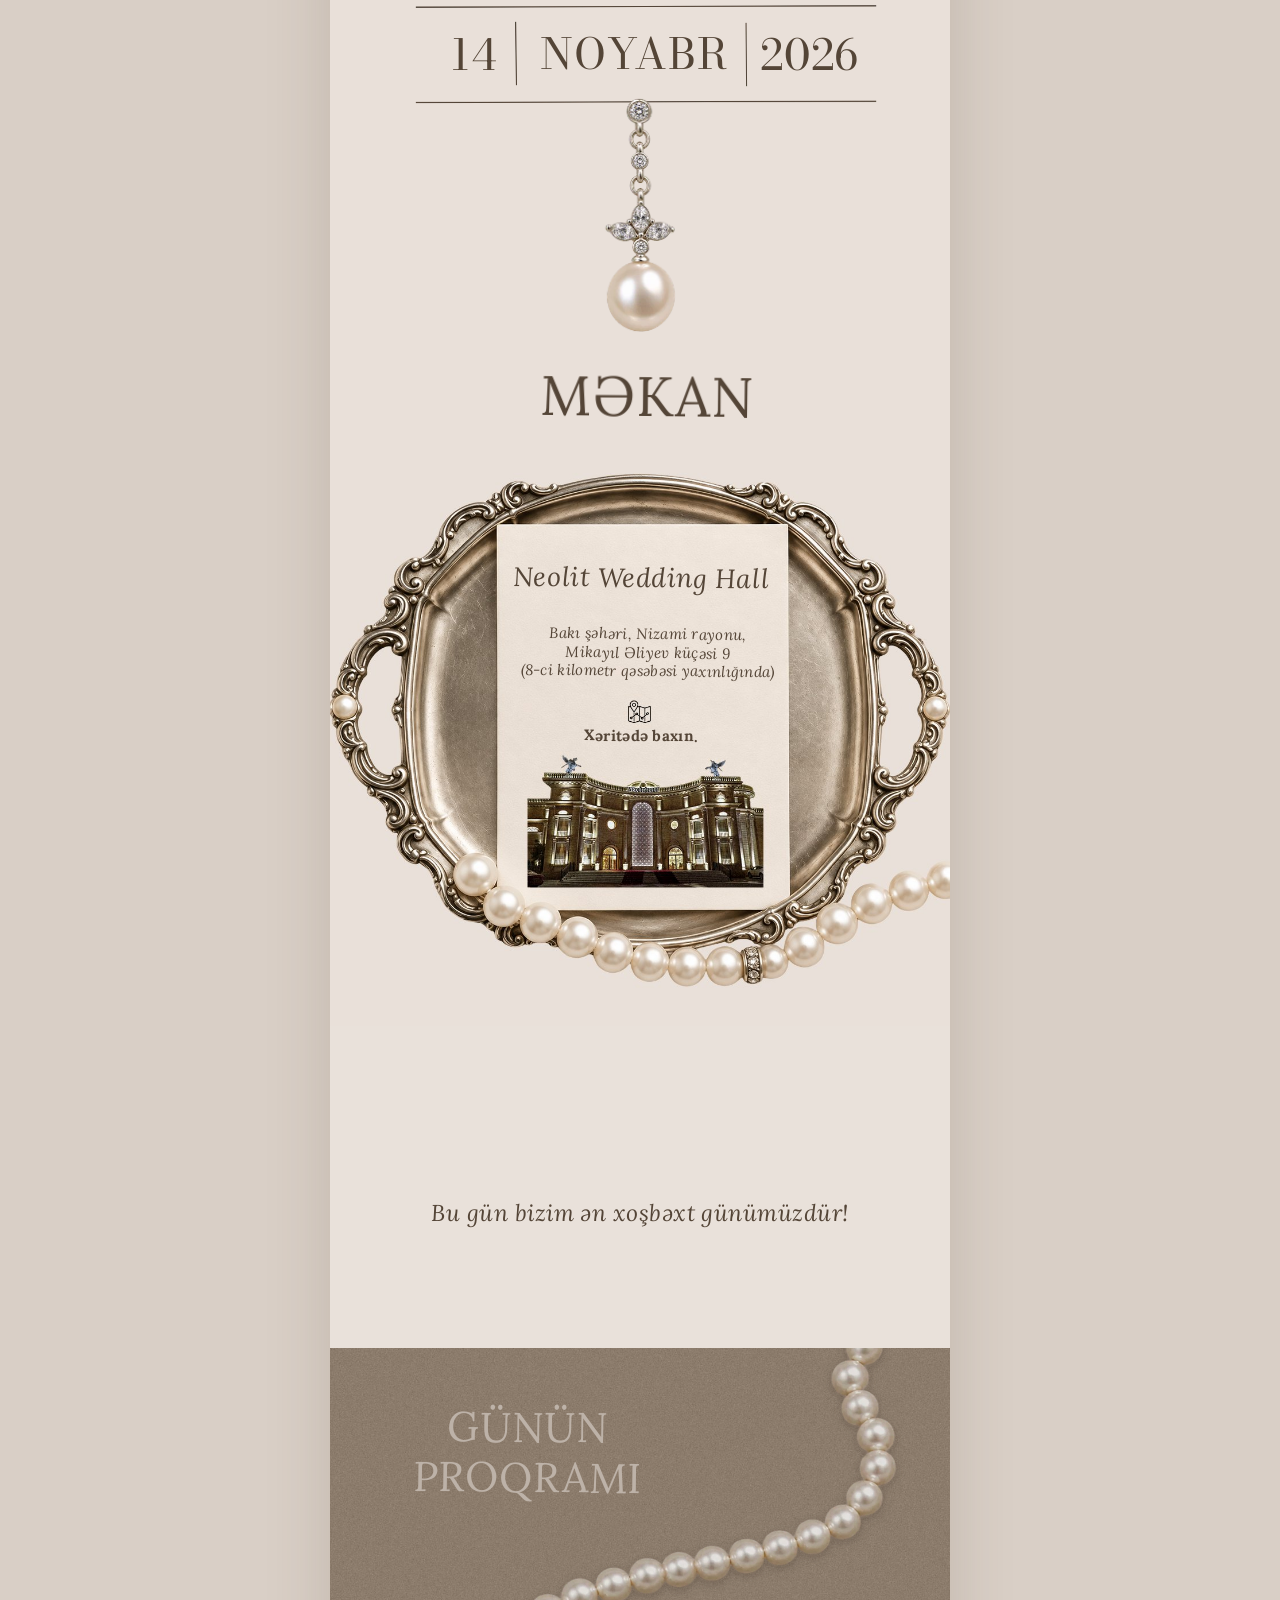
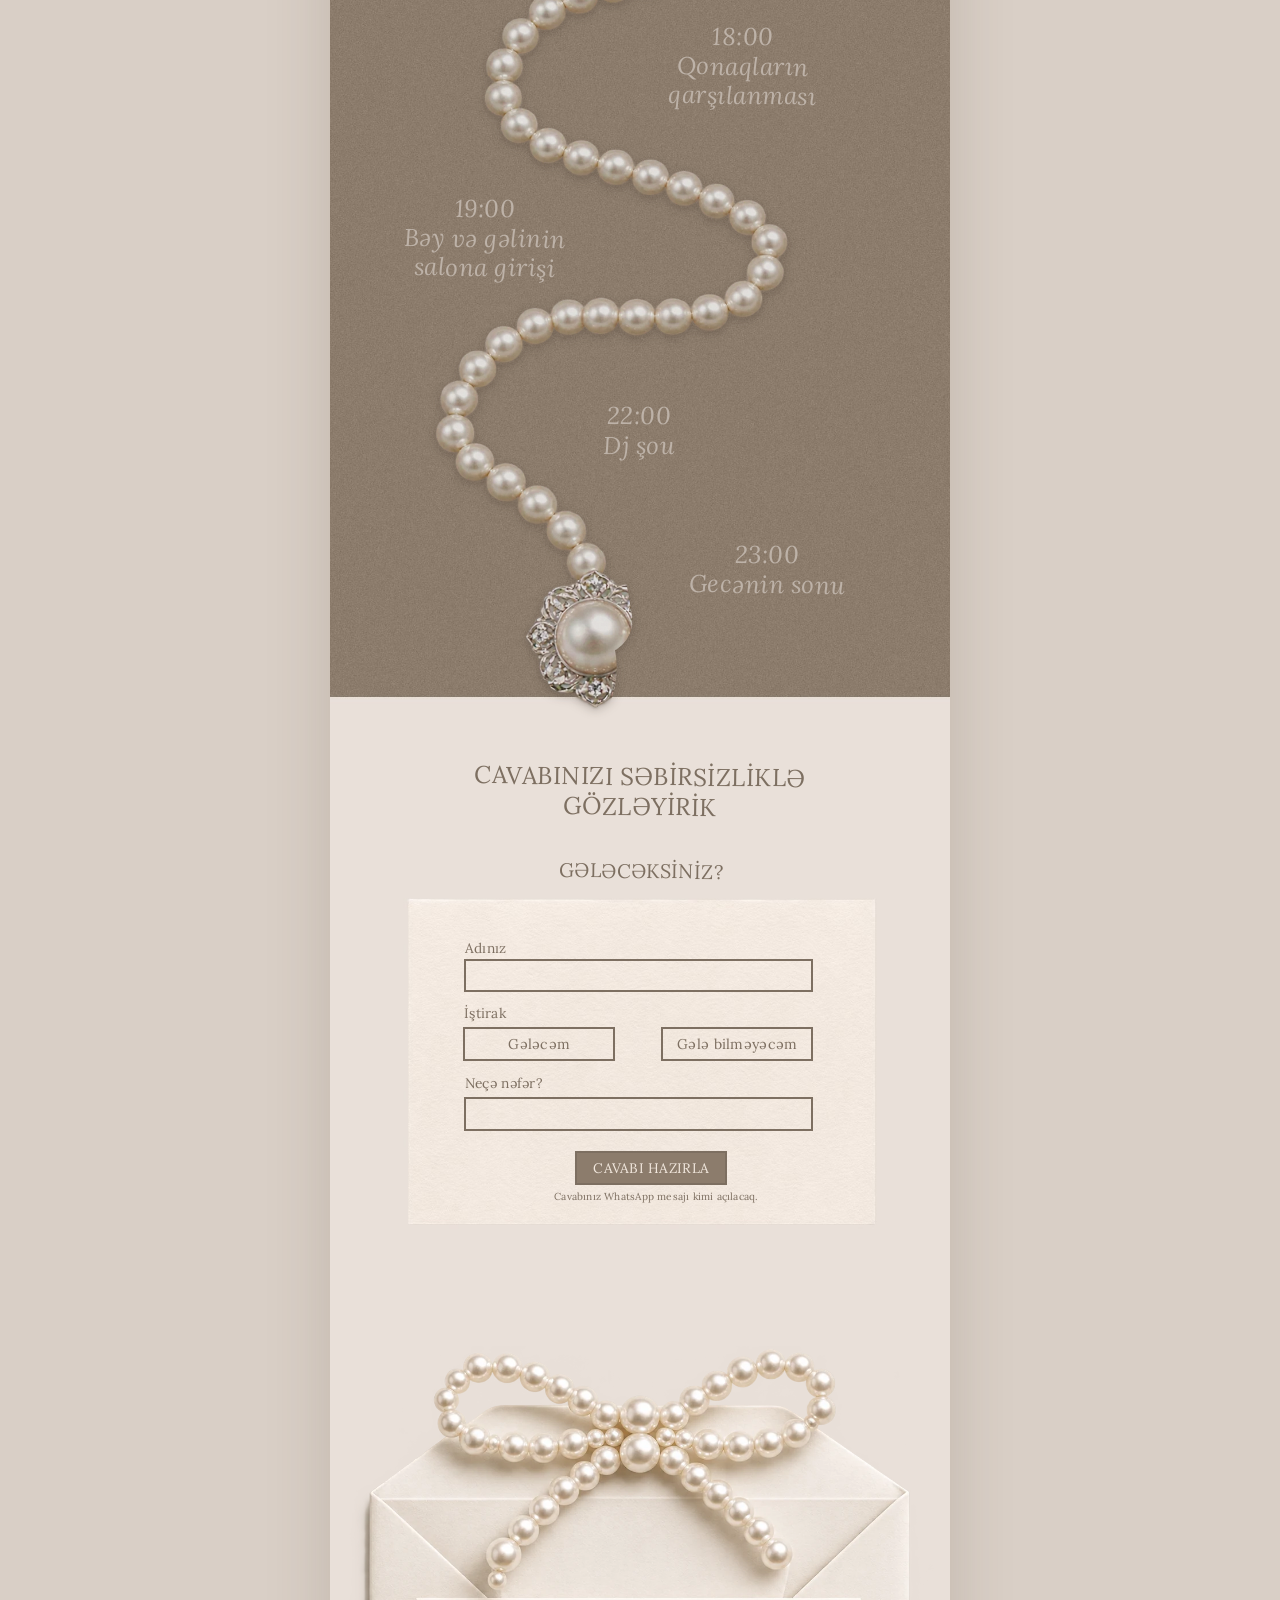
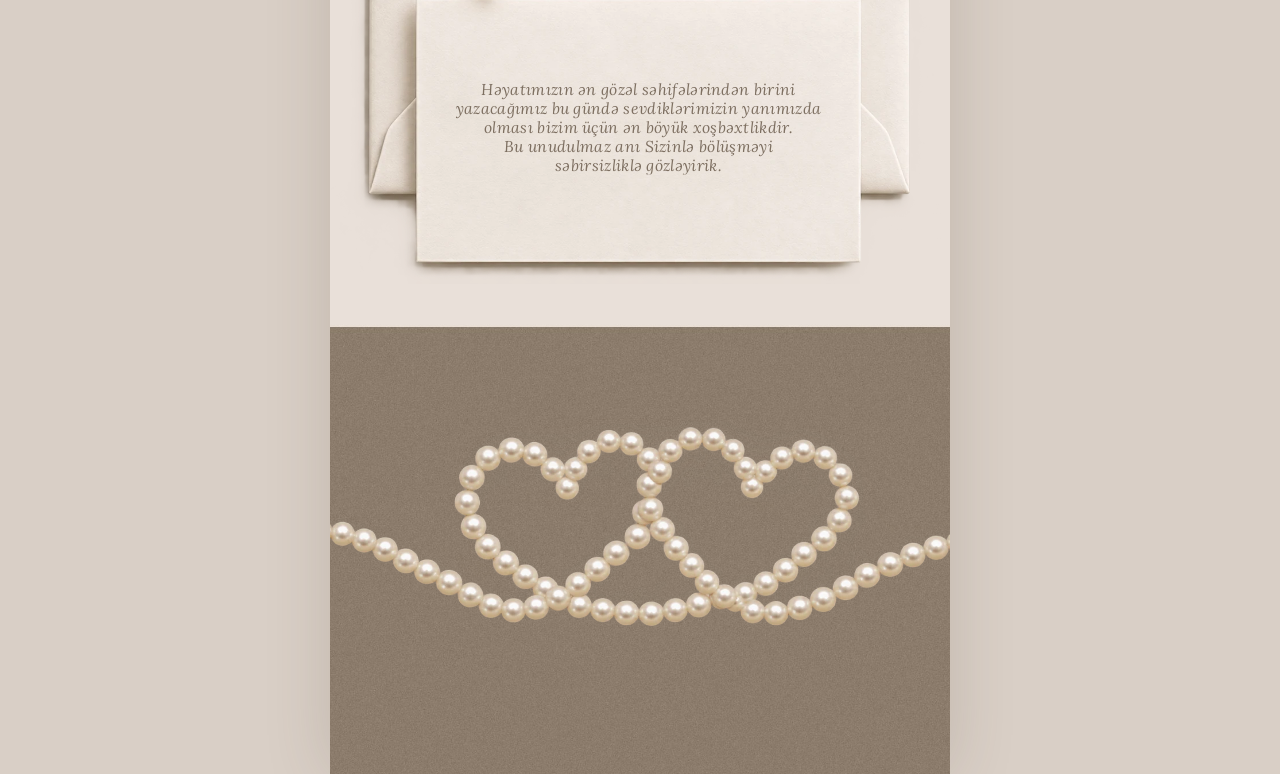
==== commit 4a5dcba0: "Giriş ekranı: sadə, yazılı dəvət kartı üslubu - Yuxarıda "Hörmətli ..." (qonağın adı), qızılı əlyazm" ====
--- a/index.html
+++ b/index.html
@@ -13,6 +13,7 @@
 <link rel="preload" href="fonts/BodoniModa-normal-latin.woff2" as="font" type="font/woff2" crossorigin>
 <link rel="preload" href="fonts/Lora-italic-latin.woff2" as="font" type="font/woff2" crossorigin>
 <link rel="preload" href="fonts/Lora-normal-latin.woff2" as="font" type="font/woff2" crossorigin>
+<link rel="preload" href="fonts/PinyonScript-latin.woff2" as="font" type="font/woff2" crossorigin>
 <link rel="stylesheet" href="fonts.css">
 <link rel="stylesheet" href="style.css">
 </head>
@@ -20,18 +21,16 @@
 
 <div id="intro" class="intro" role="button" tabindex="0" aria-label="Dəvətnaməni açın">
   <div class="iv-col">
-    <div class="iv-head">
-      <p class="iv-names bod">CAMAL <i class="lora">&amp;</i> AYSEL</p>
-      <div class="iv-div" aria-hidden="true"><i></i></div>
+    <div class="iv-text">
+      <p class="iv-to lora" id="ivTo">Hörmətli qonaq</p>
+      <h1 class="iv-script">Camal <span>&amp;</span> Aysel</h1>
+      <p class="iv-big lora">TOY DƏVƏTİ</p>
+      <p class="iv-small lora">14 NOYABR 2026 · SAAT 18:00<br>NEOLIT WEDDING HALL</p>
+      <span class="iv-btn lora">DƏVƏTNAMƏNİ AÇIN</span>
     </div>
     <div class="ev">
       <img class="ev-img" src="img/intro-env.webp" alt="" width="970" height="937" fetchpriority="high">
-      <div class="ev-text">
-        <span class="lora ev-to" id="evTo">Hörmətli</span>
-        <span class="lora ev-name" id="evName">qonaq</span>
-      </div>
     </div>
-    <span class="iv-btn lora">DƏVƏTNAMƏNİ AÇIN</span>
   </div>
 </div>
 <button id="music" class="music" type="button" aria-label="Musiqini dayandır" hidden><span></span><span></span><span></span></button>
--- a/fonts.css
+++ b/fonts.css
@@ -71,3 +71,12 @@
   src: url(fonts/Lora-normal-latin.woff2) format('woff2');
   unicode-range: U+0000-00FF, U+0131, U+0152-0153, U+02BB-02BC, U+02C6, U+02DA, U+02DC, U+0304, U+0308, U+0329, U+2000-206F, U+20AC, U+2122, U+2191, U+2193, U+2212, U+2215, U+FEFF, U+FFFD;
 }
+/* Pinyon Script 400 — latin (giriş ekranındakı əlyazma adlar üçün) */
+@font-face {
+  font-family: 'Pinyon Script';
+  font-style: normal;
+  font-weight: 400;
+  font-display: swap;
+  src: url(fonts/PinyonScript-latin.woff2) format('woff2');
+  unicode-range: U+0000-00FF, U+0131, U+0152-0153, U+02BB-02BC, U+02C6, U+02DA, U+02DC, U+0304, U+0308, U+0329, U+2000-206F, U+20AC, U+2122, U+2191, U+2193, U+2212, U+2215, U+FEFF, U+FFFD;
+}
--- a/style.css
+++ b/style.css
@@ -163,7 +163,7 @@
 .music:not(.on) span { transform: scaleY(.3); }
 @keyframes eq { from { transform: scaleY(.25); } to { transform: scaleY(1); } }
 
-/* ============ Giriş: zərf ============ */
+/* ============ Giriş: sadə, yazılı dəvət kartı ============ */
 .intro { display: none; }
 .js .intro {
   position: fixed; inset: 0; z-index: 30;
@@ -171,7 +171,7 @@
   overflow: hidden;
   background:
     url(img/paper.webp) 0 0 / 260px repeat,
-    radial-gradient(ellipse 80% 60% at 50% 45%, #f8f3ec 0%, #eee6dc 55%, #ddd1c4 100%);
+    radial-gradient(ellipse 85% 65% at 50% 38%, #f7f2eb 0%, #eee6dc 60%, #e2d7cb 100%);
   cursor: pointer;
   transition: opacity 1s ease, visibility 0s 1.1s;
 }
@@ -180,61 +180,51 @@
   position: relative;
   width: min(100vw, 620px); height: 100%;
   container-type: inline-size;
-  display: flex; flex-direction: column; align-items: center; justify-content: center;
-  gap: clamp(14px, 3.4vh, 34px);
-  padding-bottom: 4vh;
-}
-
-/* Başlıq: adlar + incə mirvarili ayırıcı */
-.iv-head { display: flex; flex-direction: column; align-items: center; gap: clamp(10px, 1.8vh, 16px); transition: opacity .6s ease, transform .9s ease; }
-.iv-names {
-  margin: 0; color: rgb(84, 69, 55);
-  font-size: min(7.2cqw, 44px); letter-spacing: .18em; padding-left: .18em;
-}
-.iv-names i { font-style: italic; letter-spacing: 0; font-size: .8em; }
-.iv-div {
-  position: relative; width: min(44cqw, 250px); height: 1px;
-  background: linear-gradient(to right, transparent, rgba(84, 69, 55, .5) 22%, rgba(84, 69, 55, .5) 78%, transparent);
-}
-.iv-div i {
-  position: absolute; left: 50%; top: 50%; width: 11px; height: 11px; border-radius: 50%;
-  transform: translate(-50%, -50%);
-  background: radial-gradient(circle at 34% 30%, #fff 0 14%, #f3ece2 32%, #d6c8b7 70%, #a99681 100%);
-  box-shadow: 0 0 0 7px #f2ebe2, 0 1px 3px rgba(60, 45, 30, .35);
-}
-
-/* Real zərf (PSD-dən) + kartın üstündə qonağın adı */
-.ev {
-  position: relative; isolation: isolate;
-  width: min(88cqw, 52vh, 540px);
-  aspect-ratio: 970 / 937;
-  transition: transform 1.7s cubic-bezier(.6, 0, .2, 1) .45s, opacity .9s ease 1.25s;
-}
-.ev::before {   /* yerə düşən yumşaq kölgə */
-  content: ''; position: absolute; z-index: -1;
-  left: 14%; right: 12%; bottom: -1%; height: 8%;
-  background: radial-gradient(ellipse at center, rgba(84, 69, 55, .30), rgba(84, 69, 55, 0) 70%);
-  filter: blur(6px);
-}
-.ev-img { display: block; width: 100%; height: auto; user-select: none; -webkit-user-drag: none; }
-.ev-text {
-  position: absolute; left: 10.3%; width: 79.8%; top: 46.5%; height: 49.5%;
-  container-type: inline-size;
-  display: flex; flex-direction: column; align-items: center; justify-content: center;
-  gap: 2.4cqi; text-align: center; color: rgb(84, 69, 55);
-  transform: rotate(-.3deg);
-}
-.ev-to   { font-style: italic; font-size: 6.4cqi; color: rgb(125, 111, 97); letter-spacing: .03em; }
-.ev-name { font-style: italic; font-size: var(--nf, 11cqi); line-height: 1.15; max-width: 92%; overflow-wrap: anywhere; }
-.ev-to[hidden] { display: none; }
+}
+.iv-text {
+  position: relative; z-index: 2;
+  display: flex; flex-direction: column; align-items: center; text-align: center;
+  padding: clamp(48px, 11vh, 120px) 5cqw 0;
+  color: rgb(84, 69, 55);
+  transition: opacity .7s ease, transform 1s ease;
+}
+.iv-text p, .iv-text h1 { margin: 0; font-weight: 400; }
+
+.iv-to {
+  max-width: 92cqw;
+  font-size: min(3.3cqw, 19px); letter-spacing: .38em; padding-left: .38em;
+  line-height: 1.7; text-transform: uppercase;
+}
+.iv-to.long { font-size: min(2.8cqw, 16px); letter-spacing: .24em; padding-left: .24em; }
+.iv-script {
+  font-family: 'Pinyon Script', 'Great Vibes', cursive;
+  font-size: min(16.5cqw, 100px); line-height: 1.15;
+  margin-top: min(2.5cqw, 14px) !important;
+  color: rgb(152, 117, 56);
+  background: linear-gradient(180deg, #ad8a4c 0%, #94702f 60%, #7f5f27 100%);
+  -webkit-background-clip: text; background-clip: text;
+  -webkit-text-fill-color: transparent;
+  padding: 0 .12em;   /* əlyazmanın quyruqları kəsilməsin */
+}
+.iv-script span { font-size: .72em; padding: 0 .04em; }
+.iv-big {
+  font-size: min(10cqw, 60px); letter-spacing: .07em; padding-left: .07em;
+  color: rgb(58, 48, 40); line-height: 1.1;
+  margin-top: min(1cqw, 6px) !important;
+}
+.iv-small {
+  font-size: min(2.85cqw, 16px); letter-spacing: .3em; padding-left: .3em;
+  line-height: 2.2; margin-top: min(5cqw, 30px) !important;
+}
 
 /* Açılış düyməsi — saytdakı "CAVABI HAZIRLA" kimi */
 .iv-btn {
   position: relative; overflow: hidden;
-  padding: 13px 30px;
+  margin-top: min(7cqw, 40px);
+  padding: 13px 30px; padding-left: calc(30px + .14em);
   background: rgb(140, 124, 108); color: rgb(242, 232, 222);
   border: 2px solid rgb(125, 111, 97);
-  font-size: min(4.2cqw, 17px); letter-spacing: .14em; padding-left: calc(30px + .14em);
+  font-size: min(3.8cqw, 16px); letter-spacing: .14em;
   box-shadow: 0 6px 18px rgba(84, 69, 55, .25);
   transition: opacity .4s ease, transform .4s ease;
 }
@@ -245,11 +235,20 @@
 }
 .intro:hover .iv-btn { filter: brightness(1.06); }
 
+/* Aşağıda yarıya qədər görünən mirvari fiyonklu zərf */
+.ev {
+  position: absolute; z-index: 1; left: 50%; bottom: 0;
+  width: min(76cqw, 46vh, 470px);
+  aspect-ratio: 970 / 937;
+  transform: translate(-50%, 34%);
+  transition: transform 1.7s cubic-bezier(.6, 0, .2, 1) .35s, opacity .9s ease 1.2s;
+}
+.ev-img { display: block; width: 100%; height: auto; user-select: none; -webkit-user-drag: none; }
+
 /* Açılış */
 .intro.open { cursor: default; }
-.intro.open .iv-btn { opacity: 0; transform: scale(.92); }
-.intro.open .iv-head { opacity: 0; transform: translateY(-16px); }
-.intro.open .ev { transform: translateY(-6%) scale(1.55); opacity: 0; }
+.intro.open .iv-text { opacity: 0; transform: translateY(-24px); }
+.intro.open .ev { transform: translate(-50%, -30%) scale(1.45); opacity: 0; }
 .intro.gone { opacity: 0; visibility: hidden; pointer-events: none; }
 
 /* ============ Animasiyalar ============ */
@@ -315,15 +314,19 @@
   .js .pi > span { opacity: 0; translate: 0 1.5cqw; filter: blur(4px); transition: opacity .9s ease, translate .9s ease, filter .9s ease; }
   .js .pi.in > span { opacity: 1; translate: 0 0; filter: none; }
 
-  /* Giriş ekranı: üzən zərf, parlayan düymə */
-  .ev-img, .ev-text { animation: float 5s ease-in-out infinite; }
+  /* Giriş ekranı: sətirlər bir-bir görünür, adlar əlyazma kimi yazılır */
+  .js .intro .iv-to, .js .intro .iv-big, .js .intro .iv-small { animation: ivIn 1.3s cubic-bezier(.2, .7, .2, 1) backwards; }
+  .js .intro .iv-to    { animation-delay: .15s; }
+  .js .intro .iv-big   { animation-delay: 1.5s; }
+  .js .intro .iv-small { animation-delay: 1.8s; }
+  .js .intro .iv-script { animation: write 1.8s cubic-bezier(.45, 0, .25, 1) .45s backwards; }
+  @keyframes write { from { clip-path: inset(-20% 100% -20% 0); } to { clip-path: inset(-20% -5% -20% 0); } }
+  .js .intro .ev { animation: evIn 1.6s cubic-bezier(.2, .7, .2, 1) .9s backwards; }
+  @keyframes evIn { from { opacity: 0; translate: 0 12%; } to { opacity: 1; translate: 0 0; } }
+  .ev-img { animation: float 5s ease-in-out 2.5s infinite; }
   @keyframes float { 0%, 100% { translate: 0 0; } 50% { translate: 0 -1.3%; } }
-  .ev::before { animation: shadowFloat 5s ease-in-out infinite; }
-  @keyframes shadowFloat { 50% { transform: scaleX(.92); opacity: .75; } }
-  .iv-btn::after { animation: sheen 3.6s ease-in-out infinite 1.6s; }
-  .js .intro .iv-head, .js .intro .ev, .js .intro .iv-btn { animation: ivIn 1.4s cubic-bezier(.2, .7, .2, 1) backwards; }
-  .js .intro .ev { animation-delay: .25s; }
-  .js .intro .iv-btn { animation: ivIn 1.4s cubic-bezier(.2, .7, .2, 1) .6s backwards, btnPulse 2.4s ease-in-out 2.2s infinite; }
+  .js .intro .iv-btn { animation: ivIn 1.3s cubic-bezier(.2, .7, .2, 1) 2.1s backwards, btnPulse 2.4s ease-in-out 3.4s infinite; }
+  .iv-btn::after { animation: sheen 3.6s ease-in-out infinite 3s; }
   .js .intro.open .iv-btn { animation: none; }
   @keyframes ivIn { from { opacity: 0; translate: 0 18px; } to { opacity: 1; translate: 0 0; } }
   @keyframes btnPulse {
@@ -348,5 +351,5 @@
 
 @media (prefers-reduced-motion: reduce) {
   .js .intro { transition: opacity .3s; }
-  .ev, .iv-head, .iv-btn { transition-duration: .01s !important; transition-delay: 0s !important; }
-}
+  .ev, .iv-text, .iv-btn { transition-duration: .01s !important; transition-delay: 0s !important; }
+}
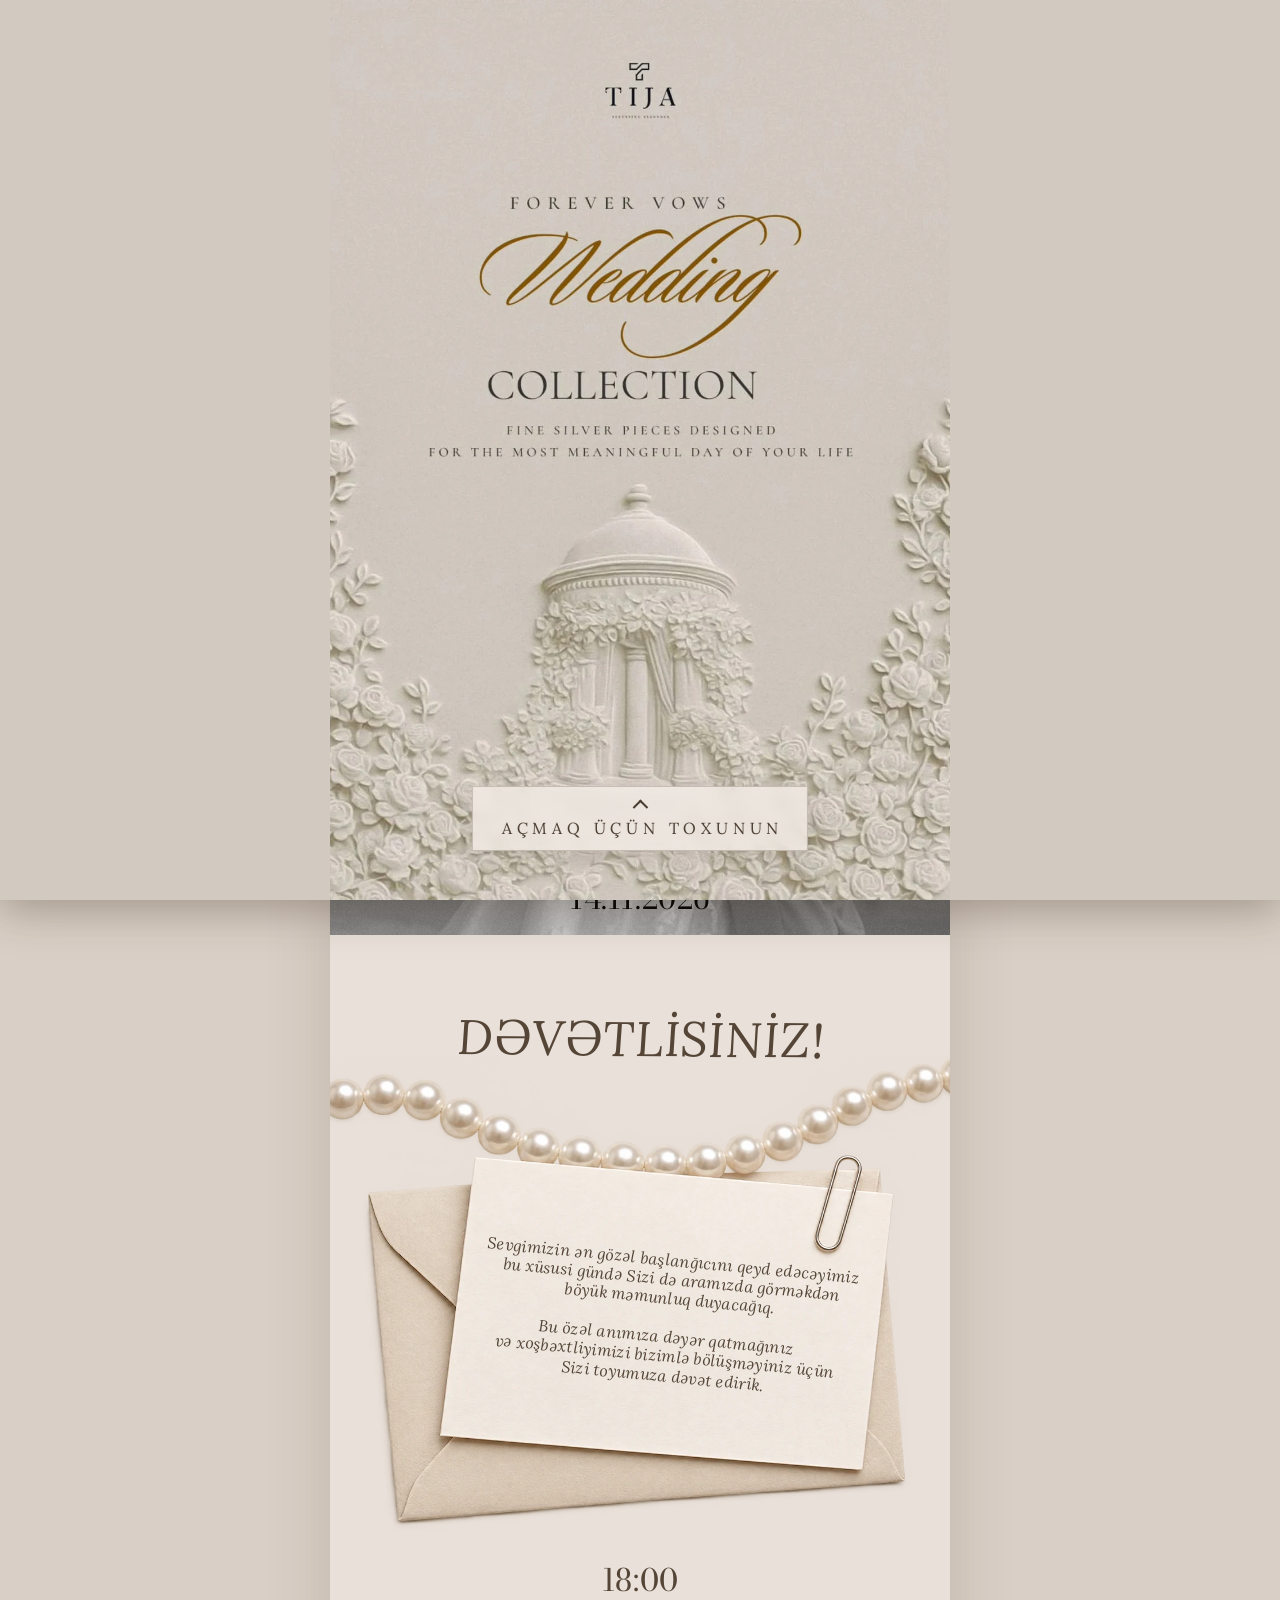
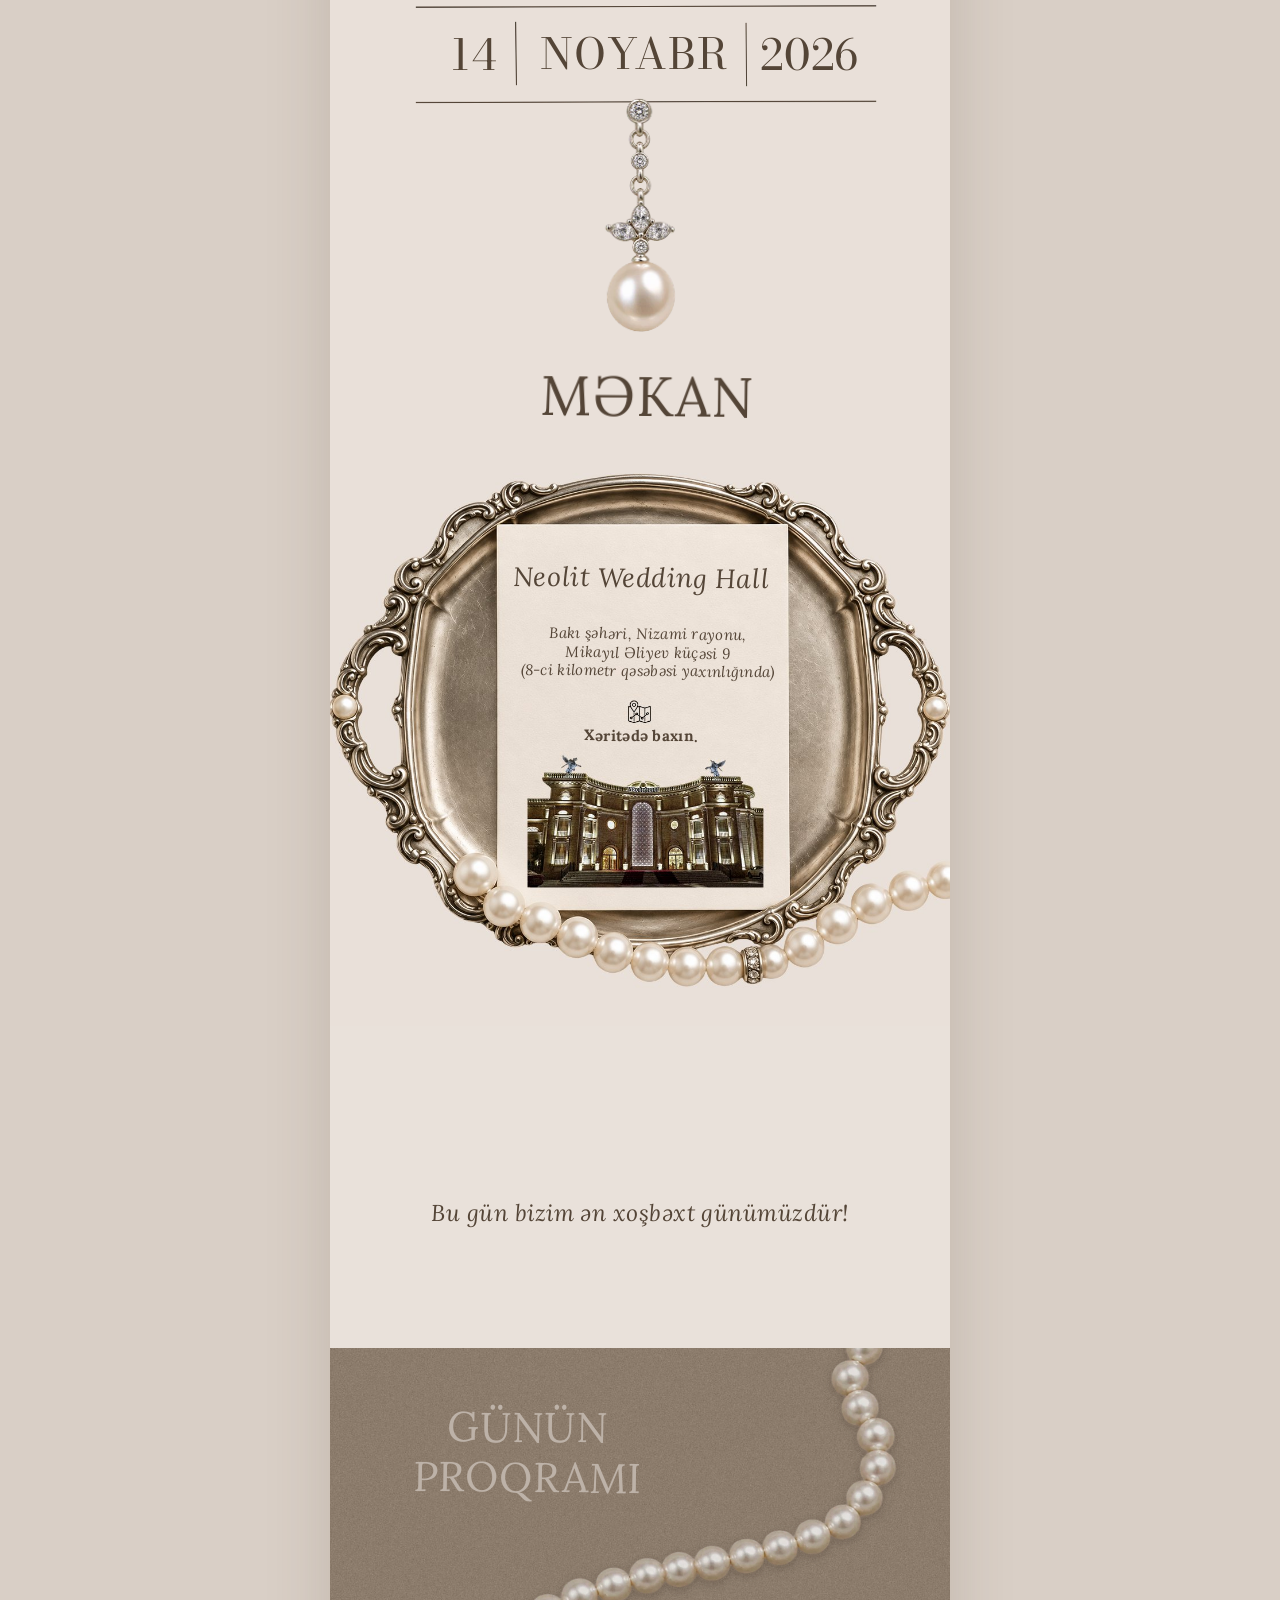
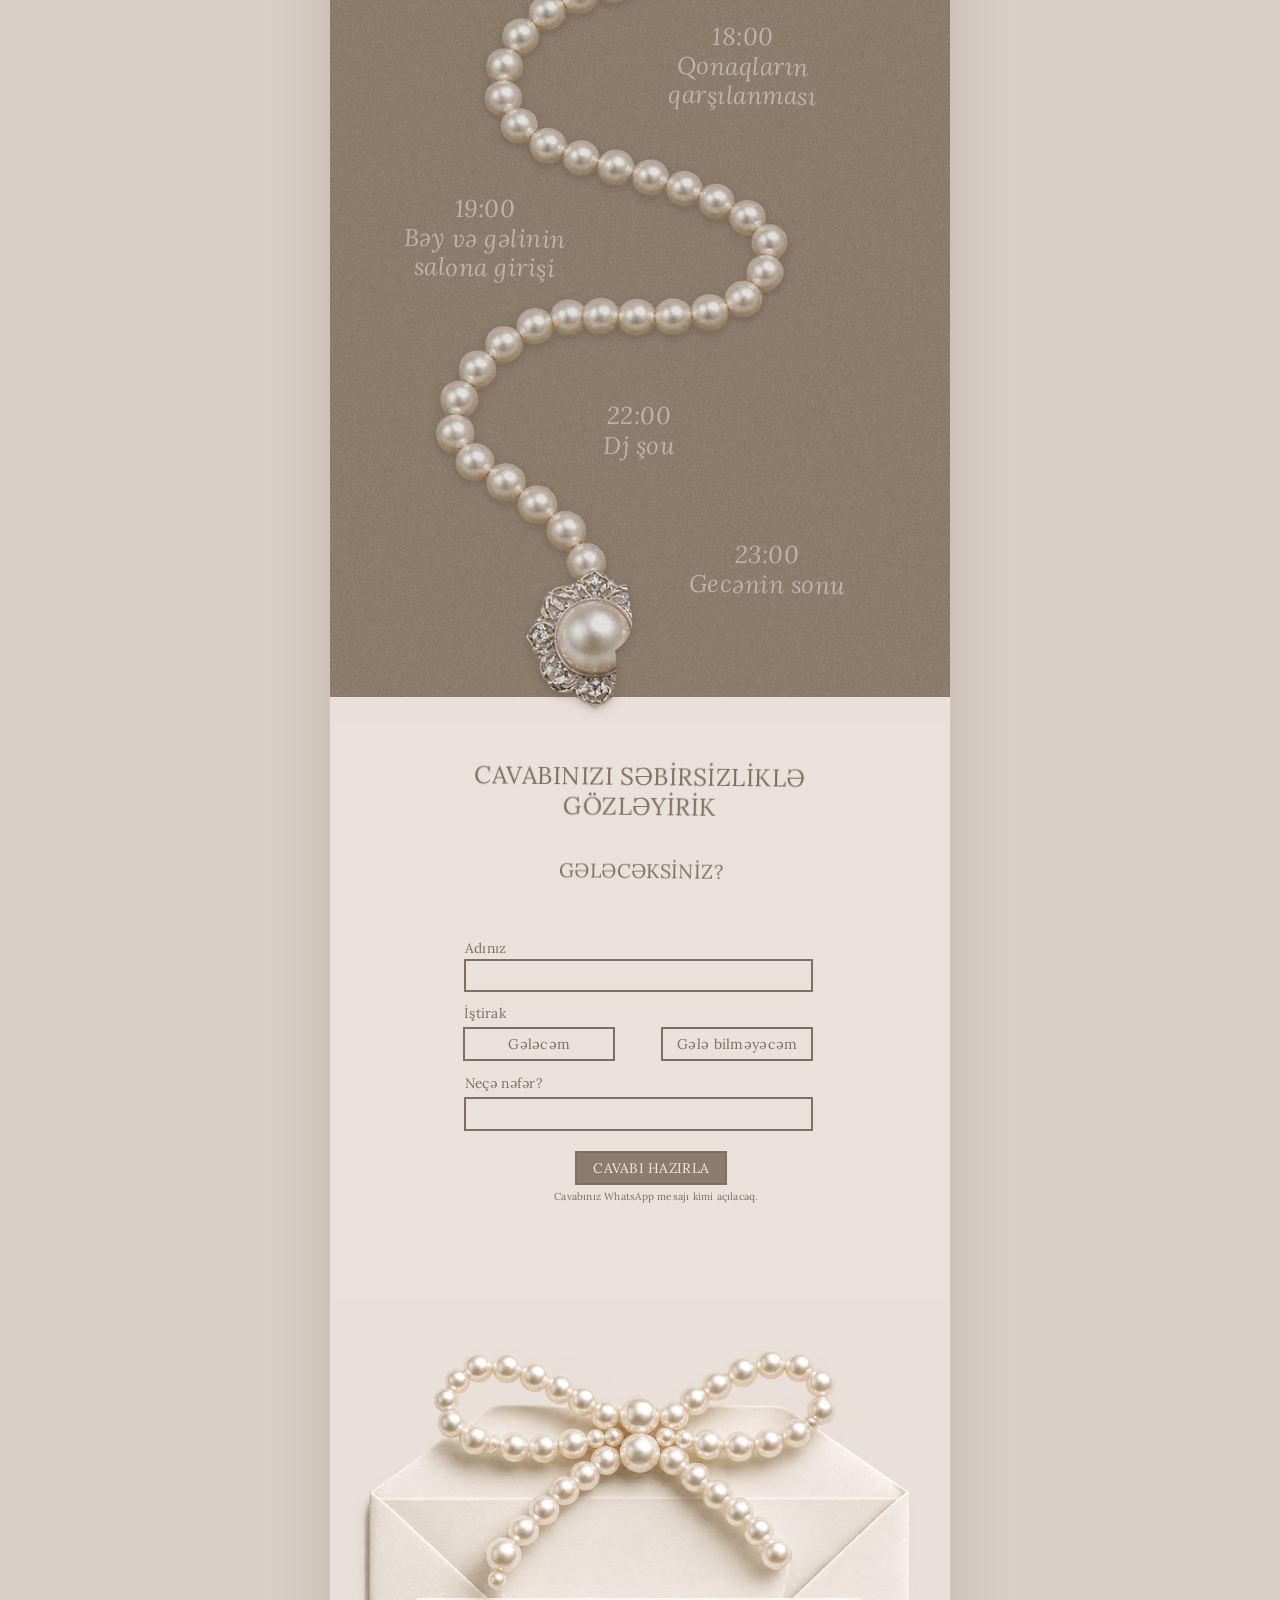
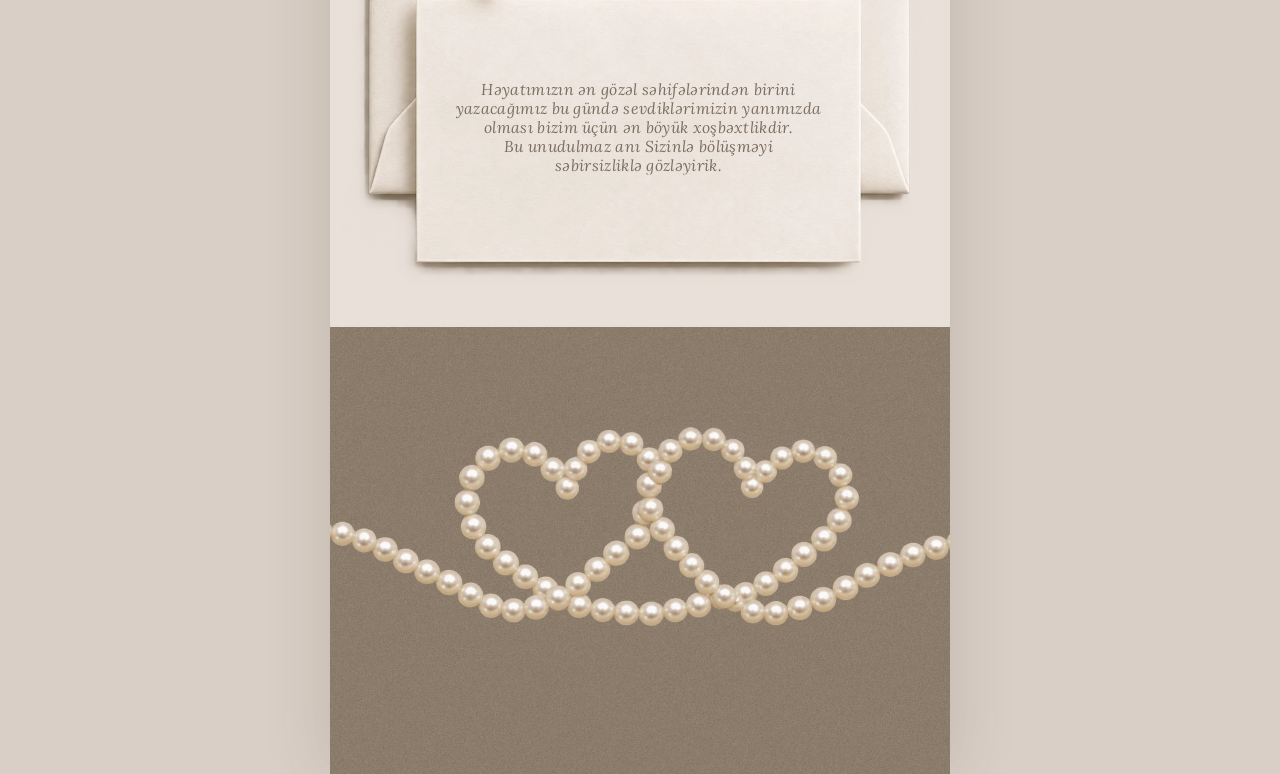
==== commit 178f1f7d: "Giriş: göndərilən şəkil + 'açmaq üçün toxunun', toxunanda yuxarı qalxır Co-Authored-By: Claude Opus " ====
--- a/index.html
+++ b/index.html
@@ -13,7 +13,7 @@
 <link rel="preload" href="fonts/BodoniModa-normal-latin.woff2" as="font" type="font/woff2" crossorigin>
 <link rel="preload" href="fonts/Lora-italic-latin.woff2" as="font" type="font/woff2" crossorigin>
 <link rel="preload" href="fonts/Lora-normal-latin.woff2" as="font" type="font/woff2" crossorigin>
-<link rel="preload" href="fonts/PinyonScript-latin.woff2" as="font" type="font/woff2" crossorigin>
+<link rel="preload" href="img/intro-cover.webp" as="image">
 <link rel="stylesheet" href="fonts.css">
 <link rel="stylesheet" href="style.css">
 </head>
@@ -21,16 +21,8 @@
 
 <div id="intro" class="intro" role="button" tabindex="0" aria-label="Dəvətnaməni açın">
   <div class="iv-col">
-    <div class="iv-text">
-      <p class="iv-to lora" id="ivTo">Hörmətli qonaq</p>
-      <h1 class="iv-script">Camal <span>&amp;</span> Aysel</h1>
-      <p class="iv-big lora">TOY DƏVƏTİ</p>
-      <p class="iv-small lora">14 NOYABR 2026 · SAAT 18:00<br>NEOLIT WEDDING HALL</p>
-      <span class="iv-btn lora">DƏVƏTNAMƏNİ AÇIN</span>
-    </div>
-    <div class="ev">
-      <img class="ev-img" src="img/intro-env.webp" alt="" width="970" height="937" fetchpriority="high">
-    </div>
+    <img class="iv-img" src="img/intro-cover.webp" alt="" width="1200" height="1600" fetchpriority="high">
+    <span class="iv-tap lora"><i aria-hidden="true"></i>AÇMAQ ÜÇÜN TOXUNUN</span>
   </div>
 </div>
 <button id="music" class="music" type="button" aria-label="Musiqini dayandır" hidden><span></span><span></span><span></span></button>
--- a/style.css
+++ b/style.css
@@ -163,93 +163,46 @@
 .music:not(.on) span { transform: scaleY(.3); }
 @keyframes eq { from { transform: scaleY(.25); } to { transform: scaleY(1); } }
 
-/* ============ Giriş: sadə, yazılı dəvət kartı ============ */
+/* ============ Giriş: şəkil + "açmaq üçün toxunun", toxunanda yuxarı qalxır ============ */
 .intro { display: none; }
 .js .intro {
   position: fixed; inset: 0; z-index: 30;
   display: flex; justify-content: center;
   overflow: hidden;
-  background:
-    url(img/paper.webp) 0 0 / 260px repeat,
-    radial-gradient(ellipse 85% 65% at 50% 38%, #f7f2eb 0%, #eee6dc 60%, #e2d7cb 100%);
+  background: rgb(210, 201, 192);
   cursor: pointer;
-  transition: opacity 1s ease, visibility 0s 1.1s;
+  box-shadow: 0 10px 40px rgba(60, 45, 30, .35);
+  transition: transform 1.25s cubic-bezier(.7, 0, .25, 1);
+  will-change: transform;
 }
 .intro:focus-visible { outline: none; }
-.iv-col {
-  position: relative;
-  width: min(100vw, 620px); height: 100%;
-  container-type: inline-size;
-}
-.iv-text {
-  position: relative; z-index: 2;
-  display: flex; flex-direction: column; align-items: center; text-align: center;
-  padding: clamp(48px, 11vh, 120px) 5cqw 0;
-  color: rgb(84, 69, 55);
-  transition: opacity .7s ease, transform 1s ease;
-}
-.iv-text p, .iv-text h1 { margin: 0; font-weight: 400; }
-
-.iv-to {
-  max-width: 92cqw;
-  font-size: min(3.3cqw, 19px); letter-spacing: .38em; padding-left: .38em;
-  line-height: 1.7; text-transform: uppercase;
-}
-.iv-to.long { font-size: min(2.8cqw, 16px); letter-spacing: .24em; padding-left: .24em; }
-.iv-script {
-  font-family: 'Pinyon Script', 'Great Vibes', cursive;
-  font-size: min(16.5cqw, 100px); line-height: 1.15;
-  margin-top: min(2.5cqw, 14px) !important;
-  color: rgb(152, 117, 56);
-  background: linear-gradient(180deg, #ad8a4c 0%, #94702f 60%, #7f5f27 100%);
-  -webkit-background-clip: text; background-clip: text;
-  -webkit-text-fill-color: transparent;
-  padding: 0 .12em;   /* əlyazmanın quyruqları kəsilməsin */
-}
-.iv-script span { font-size: .72em; padding: 0 .04em; }
-.iv-big {
-  font-size: min(10cqw, 60px); letter-spacing: .07em; padding-left: .07em;
-  color: rgb(58, 48, 40); line-height: 1.1;
-  margin-top: min(1cqw, 6px) !important;
-}
-.iv-small {
-  font-size: min(2.85cqw, 16px); letter-spacing: .3em; padding-left: .3em;
-  line-height: 2.2; margin-top: min(5cqw, 30px) !important;
-}
-
-/* Açılış düyməsi — saytdakı "CAVABI HAZIRLA" kimi */
-.iv-btn {
-  position: relative; overflow: hidden;
-  margin-top: min(7cqw, 40px);
-  padding: 13px 30px; padding-left: calc(30px + .14em);
-  background: rgb(140, 124, 108); color: rgb(242, 232, 222);
-  border: 2px solid rgb(125, 111, 97);
-  font-size: min(3.8cqw, 16px); letter-spacing: .14em;
-  box-shadow: 0 6px 18px rgba(84, 69, 55, .25);
-  transition: opacity .4s ease, transform .4s ease;
-}
-.iv-btn::after {
-  content: ''; position: absolute; inset: 0;
-  background: linear-gradient(105deg, transparent 35%, rgba(255, 255, 255, .35) 50%, transparent 65%);
-  transform: translateX(-120%);
-}
-.intro:hover .iv-btn { filter: brightness(1.06); }
-
-/* Aşağıda yarıya qədər görünən mirvari fiyonklu zərf */
-.ev {
-  position: absolute; z-index: 1; left: 50%; bottom: 0;
-  width: min(76cqw, 46vh, 470px);
-  aspect-ratio: 970 / 937;
-  transform: translate(-50%, 34%);
-  transition: transform 1.7s cubic-bezier(.6, 0, .2, 1) .35s, opacity .9s ease 1.2s;
-}
-.ev-img { display: block; width: 100%; height: auto; user-select: none; -webkit-user-drag: none; }
-
-/* Açılış */
-.intro.open { cursor: default; }
-.intro.open .iv-text { opacity: 0; transform: translateY(-24px); }
-.intro.open .ev { transform: translate(-50%, -30%) scale(1.45); opacity: 0; }
-.intro.gone { opacity: 0; visibility: hidden; pointer-events: none; }
+.iv-col { position: relative; width: min(100vw, 620px); height: 100%; }
+.iv-img {
+  display: block; width: 100%; height: 100%;
+  object-fit: cover; object-position: 50% 35%;
+  user-select: none; -webkit-user-drag: none;
+}
+.iv-tap {
+  position: absolute; left: 50%; bottom: max(5.5vh, 30px);
+  transform: translateX(-50%);
+  display: flex; flex-direction: column; align-items: center; gap: 8px;
+  white-space: nowrap;
+  padding: 12px 24px 12px calc(24px + .3em);
+  font-size: clamp(13px, 3.6vw, 16px); letter-spacing: .3em;
+  color: rgb(70, 56, 44);
+  background: rgba(244, 238, 231, .78);
+  -webkit-backdrop-filter: blur(6px); backdrop-filter: blur(6px);
+  border: 1px solid rgba(125, 111, 97, .35);
+  box-shadow: 0 6px 20px rgba(84, 69, 55, .18);
+}
+/* yuxarı ox */
+.iv-tap i {
+  width: 11px; height: 11px; margin-left: -.3em;
+  border-left: 2px solid currentColor; border-top: 2px solid currentColor;
+  transform: rotate(45deg) translate(2px, 2px);
+}
+.intro.open { transform: translateY(-100%); cursor: default; }
+.intro.open .iv-tap { opacity: 0; transition: opacity .3s; }
 
 /* ============ Animasiyalar ============ */
 @media (prefers-reduced-motion: no-preference) {
@@ -314,25 +267,12 @@
   .js .pi > span { opacity: 0; translate: 0 1.5cqw; filter: blur(4px); transition: opacity .9s ease, translate .9s ease, filter .9s ease; }
   .js .pi.in > span { opacity: 1; translate: 0 0; filter: none; }
 
-  /* Giriş ekranı: sətirlər bir-bir görünür, adlar əlyazma kimi yazılır */
-  .js .intro .iv-to, .js .intro .iv-big, .js .intro .iv-small { animation: ivIn 1.3s cubic-bezier(.2, .7, .2, 1) backwards; }
-  .js .intro .iv-to    { animation-delay: .15s; }
-  .js .intro .iv-big   { animation-delay: 1.5s; }
-  .js .intro .iv-small { animation-delay: 1.8s; }
-  .js .intro .iv-script { animation: write 1.8s cubic-bezier(.45, 0, .25, 1) .45s backwards; }
-  @keyframes write { from { clip-path: inset(-20% 100% -20% 0); } to { clip-path: inset(-20% -5% -20% 0); } }
-  .js .intro .ev { animation: evIn 1.6s cubic-bezier(.2, .7, .2, 1) .9s backwards; }
-  @keyframes evIn { from { opacity: 0; translate: 0 12%; } to { opacity: 1; translate: 0 0; } }
-  .ev-img { animation: float 5s ease-in-out 2.5s infinite; }
-  @keyframes float { 0%, 100% { translate: 0 0; } 50% { translate: 0 -1.3%; } }
-  .js .intro .iv-btn { animation: ivIn 1.3s cubic-bezier(.2, .7, .2, 1) 2.1s backwards, btnPulse 2.4s ease-in-out 3.4s infinite; }
-  .iv-btn::after { animation: sheen 3.6s ease-in-out infinite 3s; }
-  .js .intro.open .iv-btn { animation: none; }
+  /* Giriş: "toxunun" yazısı yumşaq döyünür, ox yuxarı işarə edir */
+  .js .intro .iv-tap { animation: ivIn 1.1s cubic-bezier(.2, .7, .2, 1) .5s backwards, tapPulse 2.4s ease-in-out 1.8s infinite; }
+  .iv-tap i { animation: arrowUp 1.6s ease-in-out infinite; }
   @keyframes ivIn { from { opacity: 0; translate: 0 18px; } to { opacity: 1; translate: 0 0; } }
-  @keyframes btnPulse {
-    0%, 100% { box-shadow: 0 6px 18px rgba(84, 69, 55, .25), 0 0 0 0 rgba(140, 124, 108, .45); }
-    50% { box-shadow: 0 6px 18px rgba(84, 69, 55, .25), 0 0 0 10px rgba(140, 124, 108, 0); }
-  }
+  @keyframes tapPulse { 0%, 100% { scale: 1; } 50% { scale: 1.05; } }
+  @keyframes arrowUp { 0%, 100% { translate: 0 0; opacity: 1; } 50% { translate: 0 -5px; opacity: .55; } }
 
   /* Ürəklər döyünür */
   .js .beat { opacity: 0; transition: opacity 1.4s ease; }
@@ -350,6 +290,5 @@
 }
 
 @media (prefers-reduced-motion: reduce) {
-  .js .intro { transition: opacity .3s; }
-  .ev, .iv-text, .iv-btn { transition-duration: .01s !important; transition-delay: 0s !important; }
-}
+  .js .intro { transition: transform .35s ease; }
+}
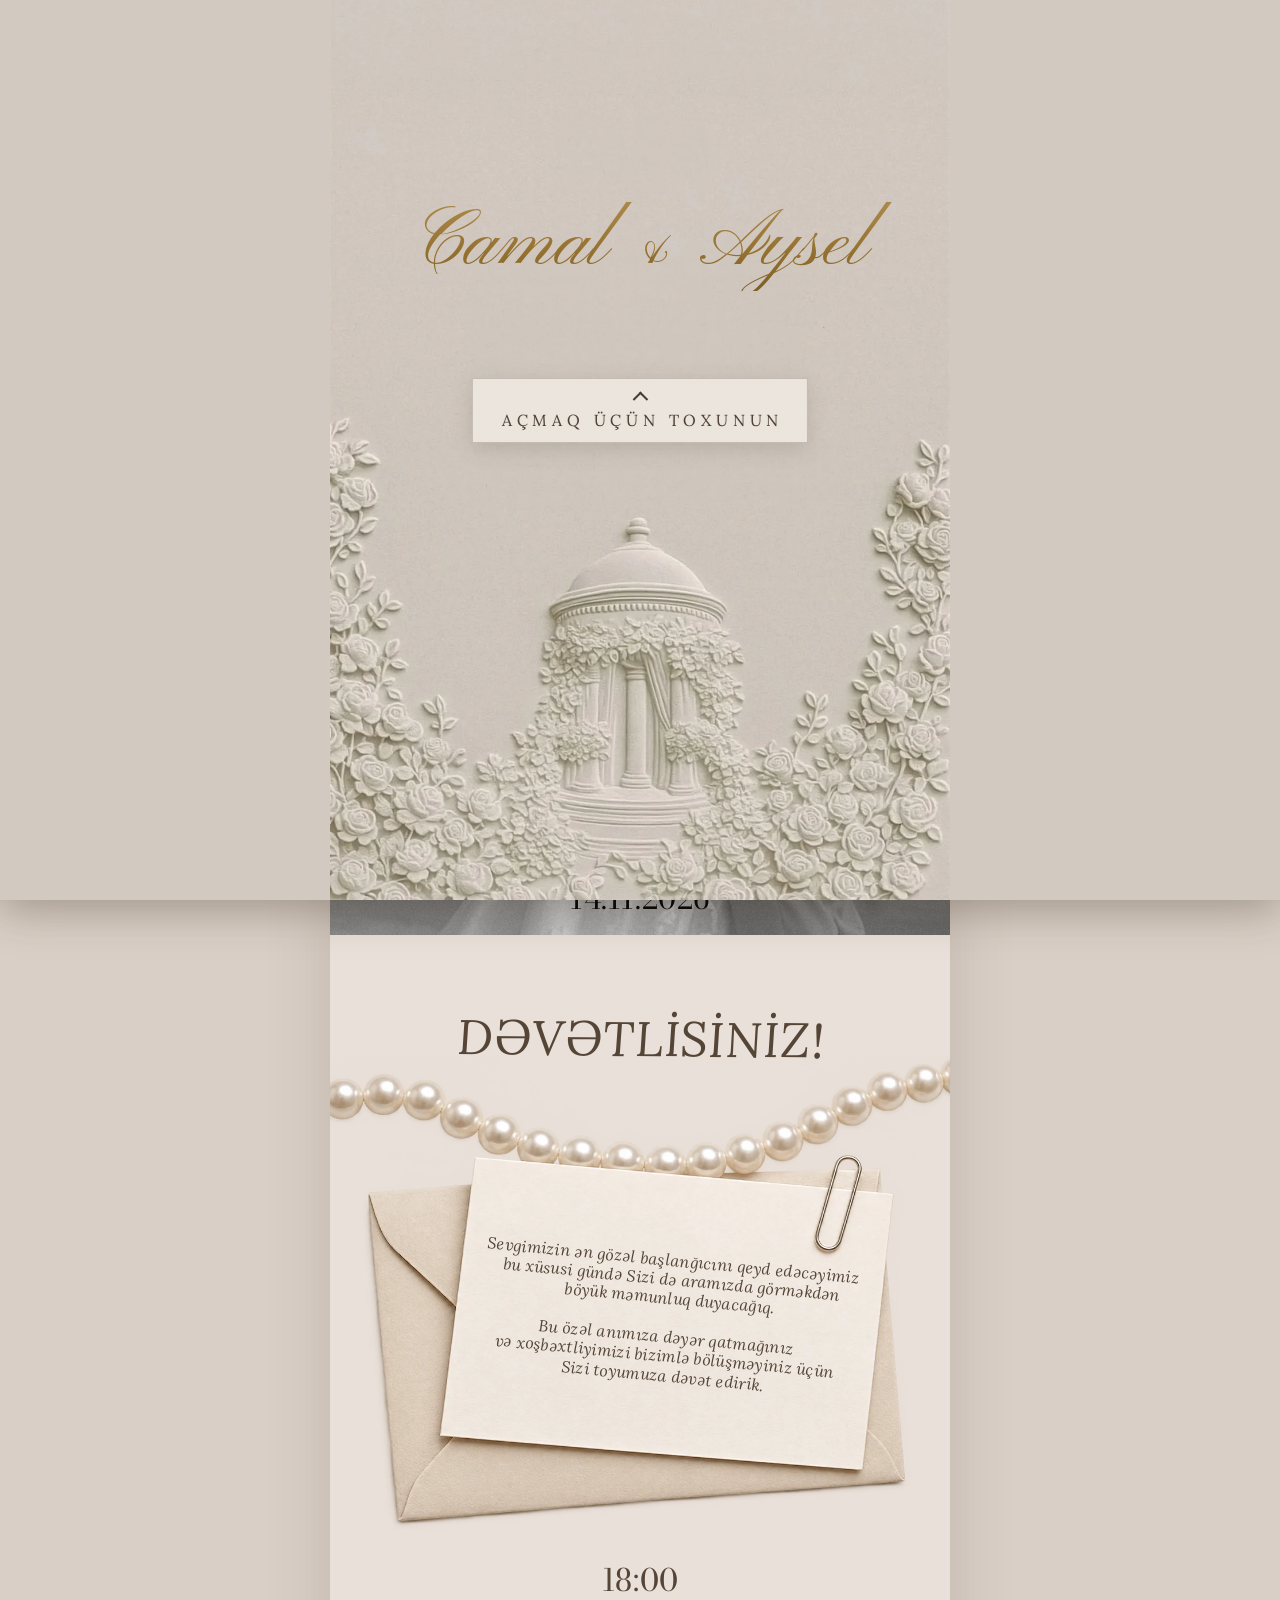
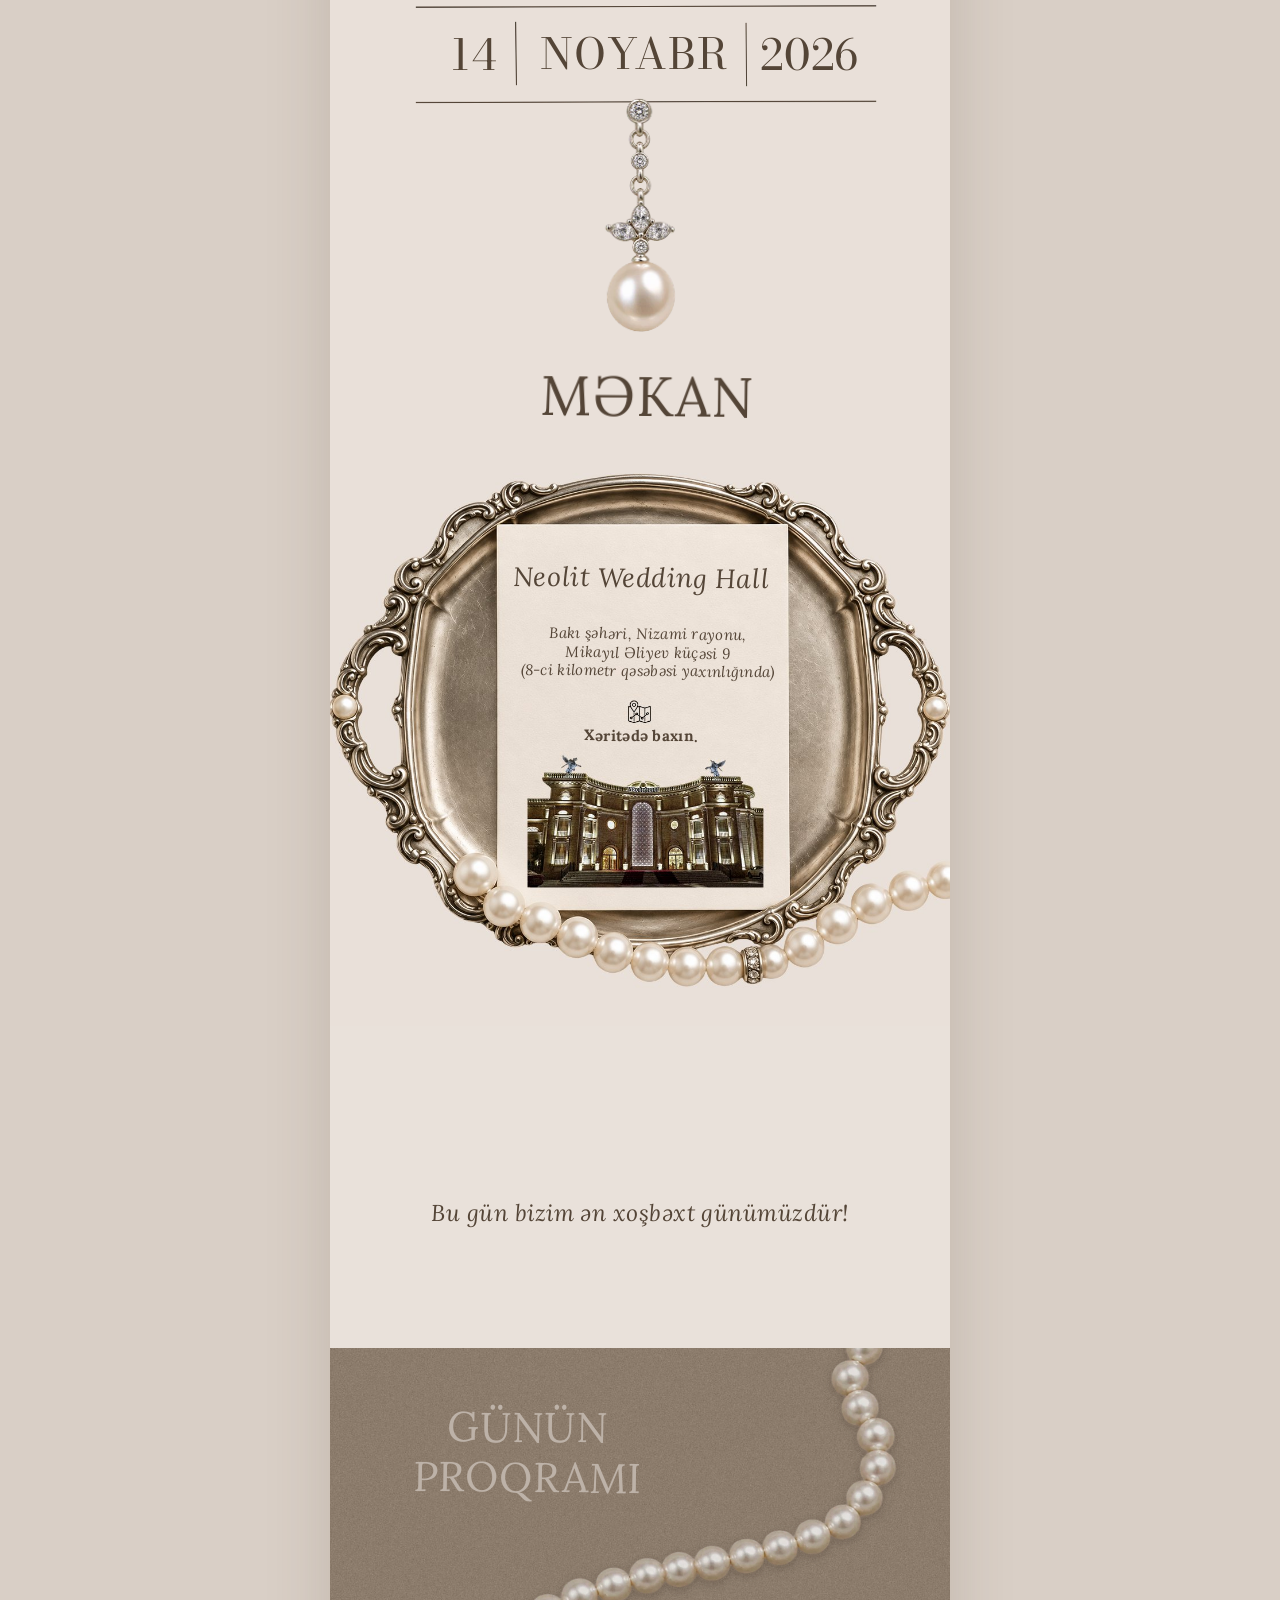
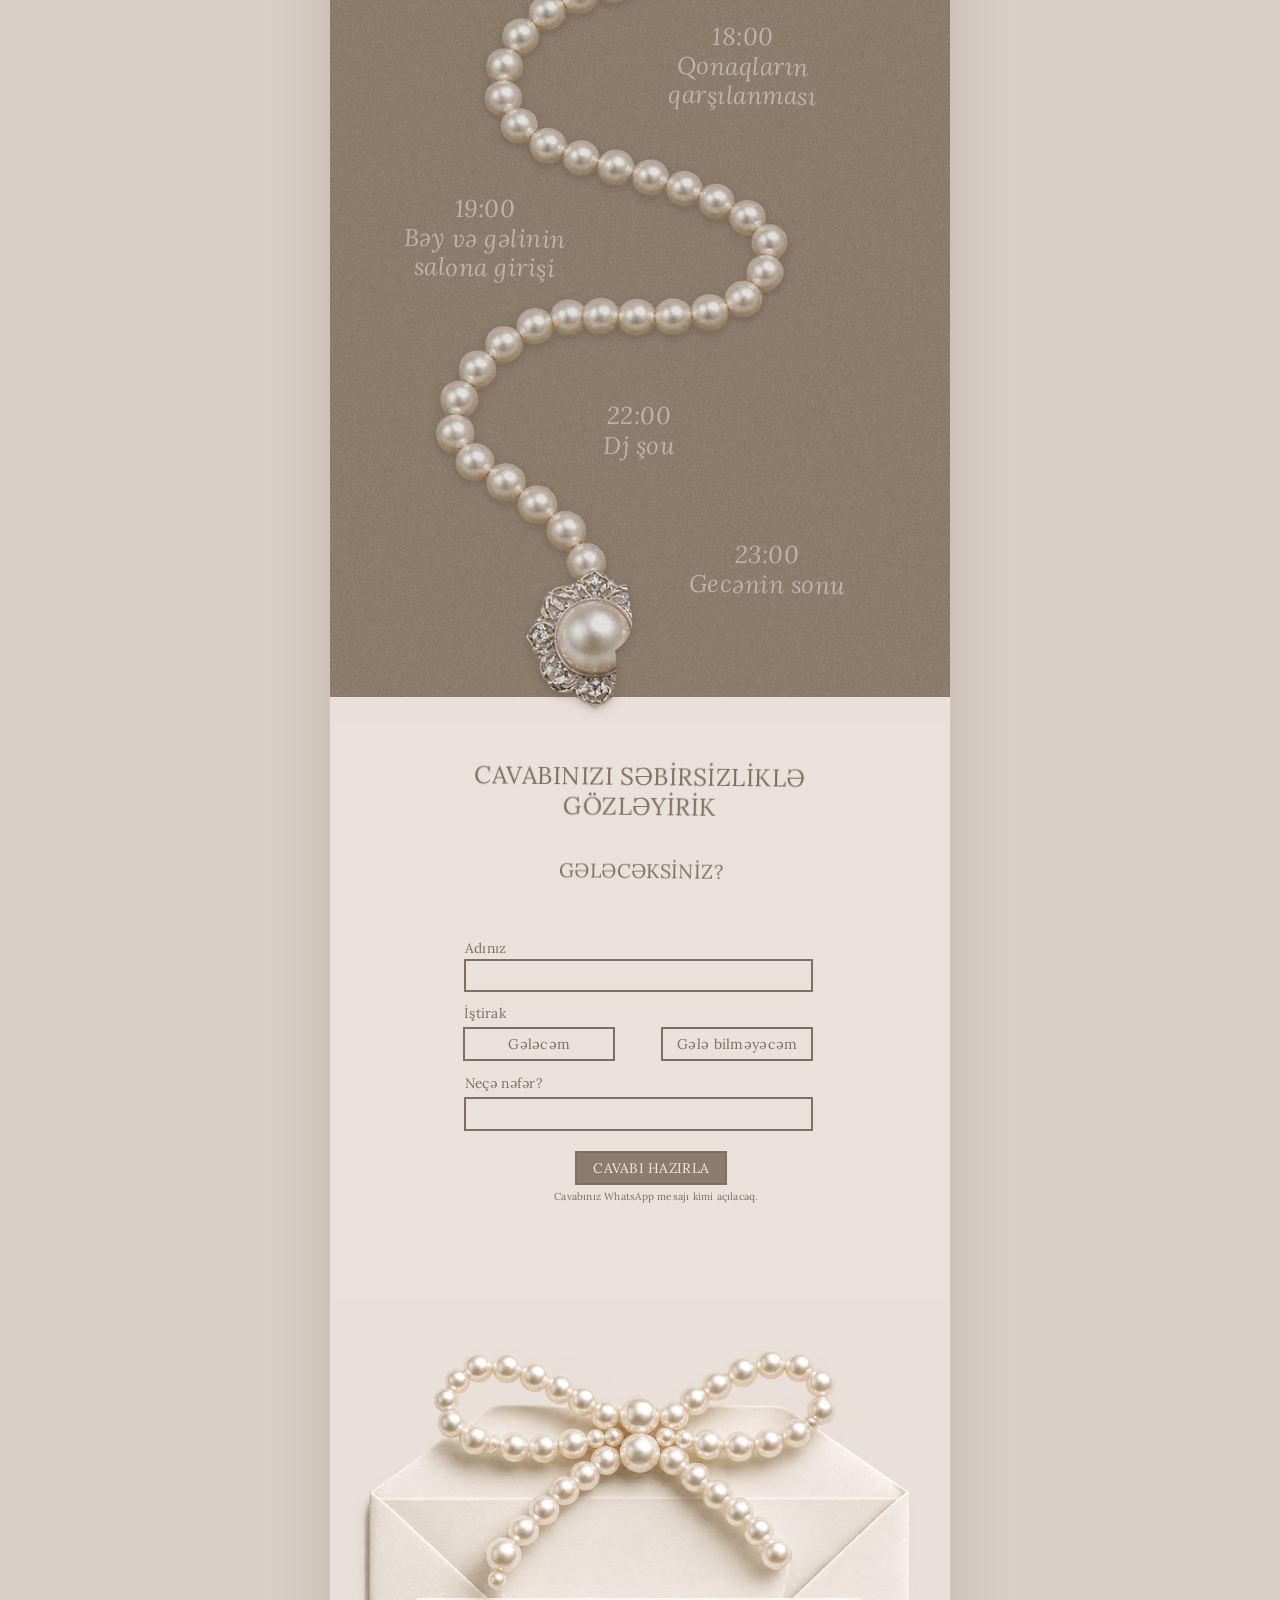
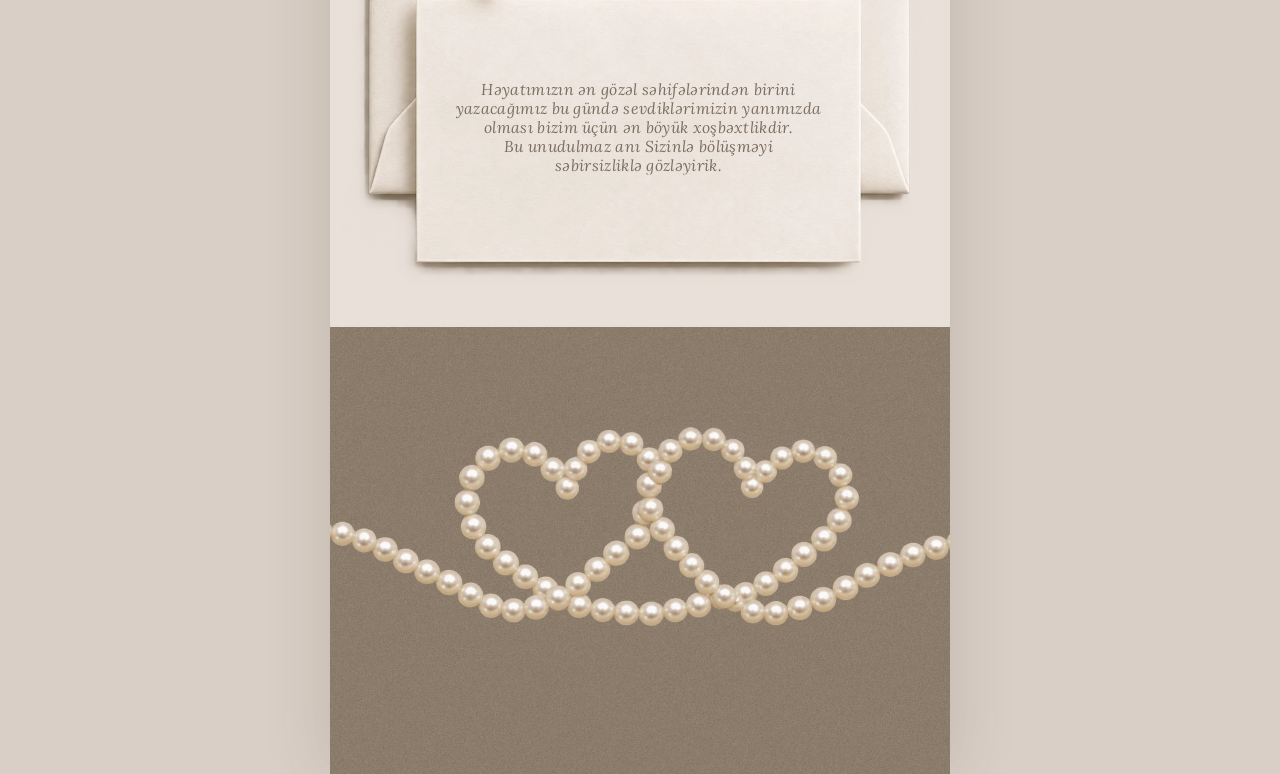
==== commit 77acc117: "Giriş: yeni yazısız şəkil, əlyazma adlar, toxunun düyməsi yuxarıda Co-Authored-By: Claude Opus 5.5 <" ====
--- a/index.html
+++ b/index.html
@@ -14,6 +14,7 @@
 <link rel="preload" href="fonts/Lora-italic-latin.woff2" as="font" type="font/woff2" crossorigin>
 <link rel="preload" href="fonts/Lora-normal-latin.woff2" as="font" type="font/woff2" crossorigin>
 <link rel="preload" href="img/intro-cover.webp" as="image">
+<link rel="preload" href="fonts/PinyonScript-latin.woff2" as="font" type="font/woff2" crossorigin>
 <link rel="stylesheet" href="fonts.css">
 <link rel="stylesheet" href="style.css">
 </head>
@@ -21,7 +22,8 @@
 
 <div id="intro" class="intro" role="button" tabindex="0" aria-label="Dəvətnaməni açın">
   <div class="iv-col">
-    <img class="iv-img" src="img/intro-cover.webp" alt="" width="1200" height="1600" fetchpriority="high">
+    <img class="iv-img" src="img/intro-cover.webp" alt="" width="1080" height="1920" fetchpriority="high">
+    <h1 class="iv-names">Camal <span>&amp;</span> Aysel</h1>
     <span class="iv-tap lora"><i aria-hidden="true"></i>AÇMAQ ÜÇÜN TOXUNUN</span>
   </div>
 </div>
--- a/style.css
+++ b/style.css
@@ -179,11 +179,22 @@
 .iv-col { position: relative; width: min(100vw, 620px); height: 100%; }
 .iv-img {
   display: block; width: 100%; height: 100%;
-  object-fit: cover; object-position: 50% 35%;
+  object-fit: cover; object-position: 50% 100%;
   user-select: none; -webkit-user-drag: none;
 }
+.iv-names {
+  position: absolute; left: 0; right: 0; top: 22%;
+  margin: 0; text-align: center; font-weight: 400; white-space: nowrap;
+  font-family: 'Pinyon Script', 'Great Vibes', cursive;
+  font-size: min(16vw, 100px, 9vh); line-height: 1.15;
+  color: rgb(152, 117, 56);
+  background: linear-gradient(180deg, #ad8a4c 0%, #94702f 60%, #7f5f27 100%);
+  -webkit-background-clip: text; background-clip: text;
+  -webkit-text-fill-color: transparent;
+}
+.iv-names span { font-size: .72em; padding: 0 .04em; }
 .iv-tap {
-  position: absolute; left: 50%; bottom: max(5.5vh, 30px);
+  position: absolute; left: 50%; top: 42%;
   transform: translateX(-50%);
   display: flex; flex-direction: column; align-items: center; gap: 8px;
   white-space: nowrap;
@@ -202,7 +213,7 @@
   transform: rotate(45deg) translate(2px, 2px);
 }
 .intro.open { transform: translateY(-100%); cursor: default; }
-.intro.open .iv-tap { opacity: 0; transition: opacity .3s; }
+.intro.open .iv-tap, .intro.open .iv-names { opacity: 0; transition: opacity .4s; }
 
 /* ============ Animasiyalar ============ */
 @media (prefers-reduced-motion: no-preference) {
@@ -268,7 +279,9 @@
   .js .pi.in > span { opacity: 1; translate: 0 0; filter: none; }
 
   /* Giriş: "toxunun" yazısı yumşaq döyünür, ox yuxarı işarə edir */
-  .js .intro .iv-tap { animation: ivIn 1.1s cubic-bezier(.2, .7, .2, 1) .5s backwards, tapPulse 2.4s ease-in-out 1.8s infinite; }
+  .js .intro .iv-names { animation: write 1.8s cubic-bezier(.45, 0, .25, 1) .3s backwards; }
+  @keyframes write { from { clip-path: inset(-20% 100% -20% 0); } to { clip-path: inset(-20% -5% -20% 0); } }
+  .js .intro .iv-tap { animation: ivIn 1.1s cubic-bezier(.2, .7, .2, 1) 1.6s backwards, tapPulse 2.4s ease-in-out 2.8s infinite; }
   .iv-tap i { animation: arrowUp 1.6s ease-in-out infinite; }
   @keyframes ivIn { from { opacity: 0; translate: 0 18px; } to { opacity: 1; translate: 0 0; } }
   @keyframes tapPulse { 0%, 100% { scale: 1; } 50% { scale: 1.05; } }
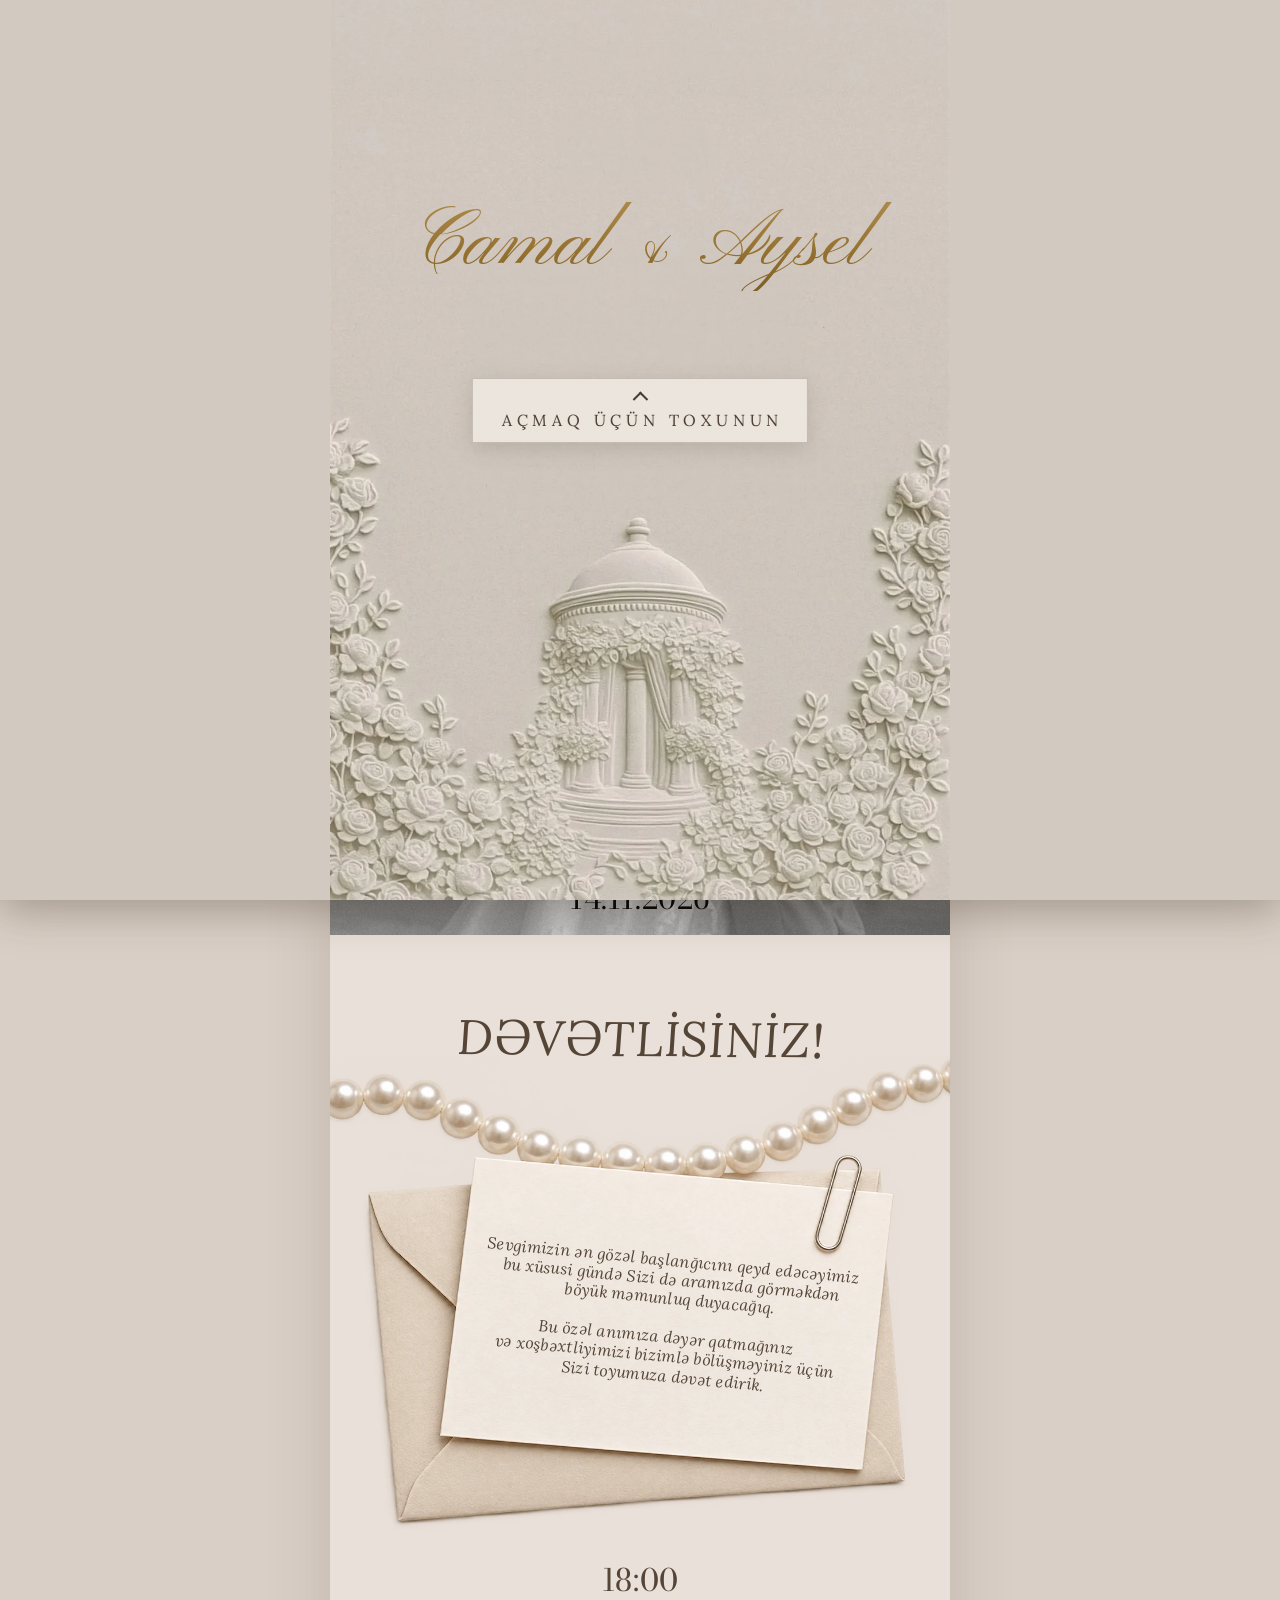
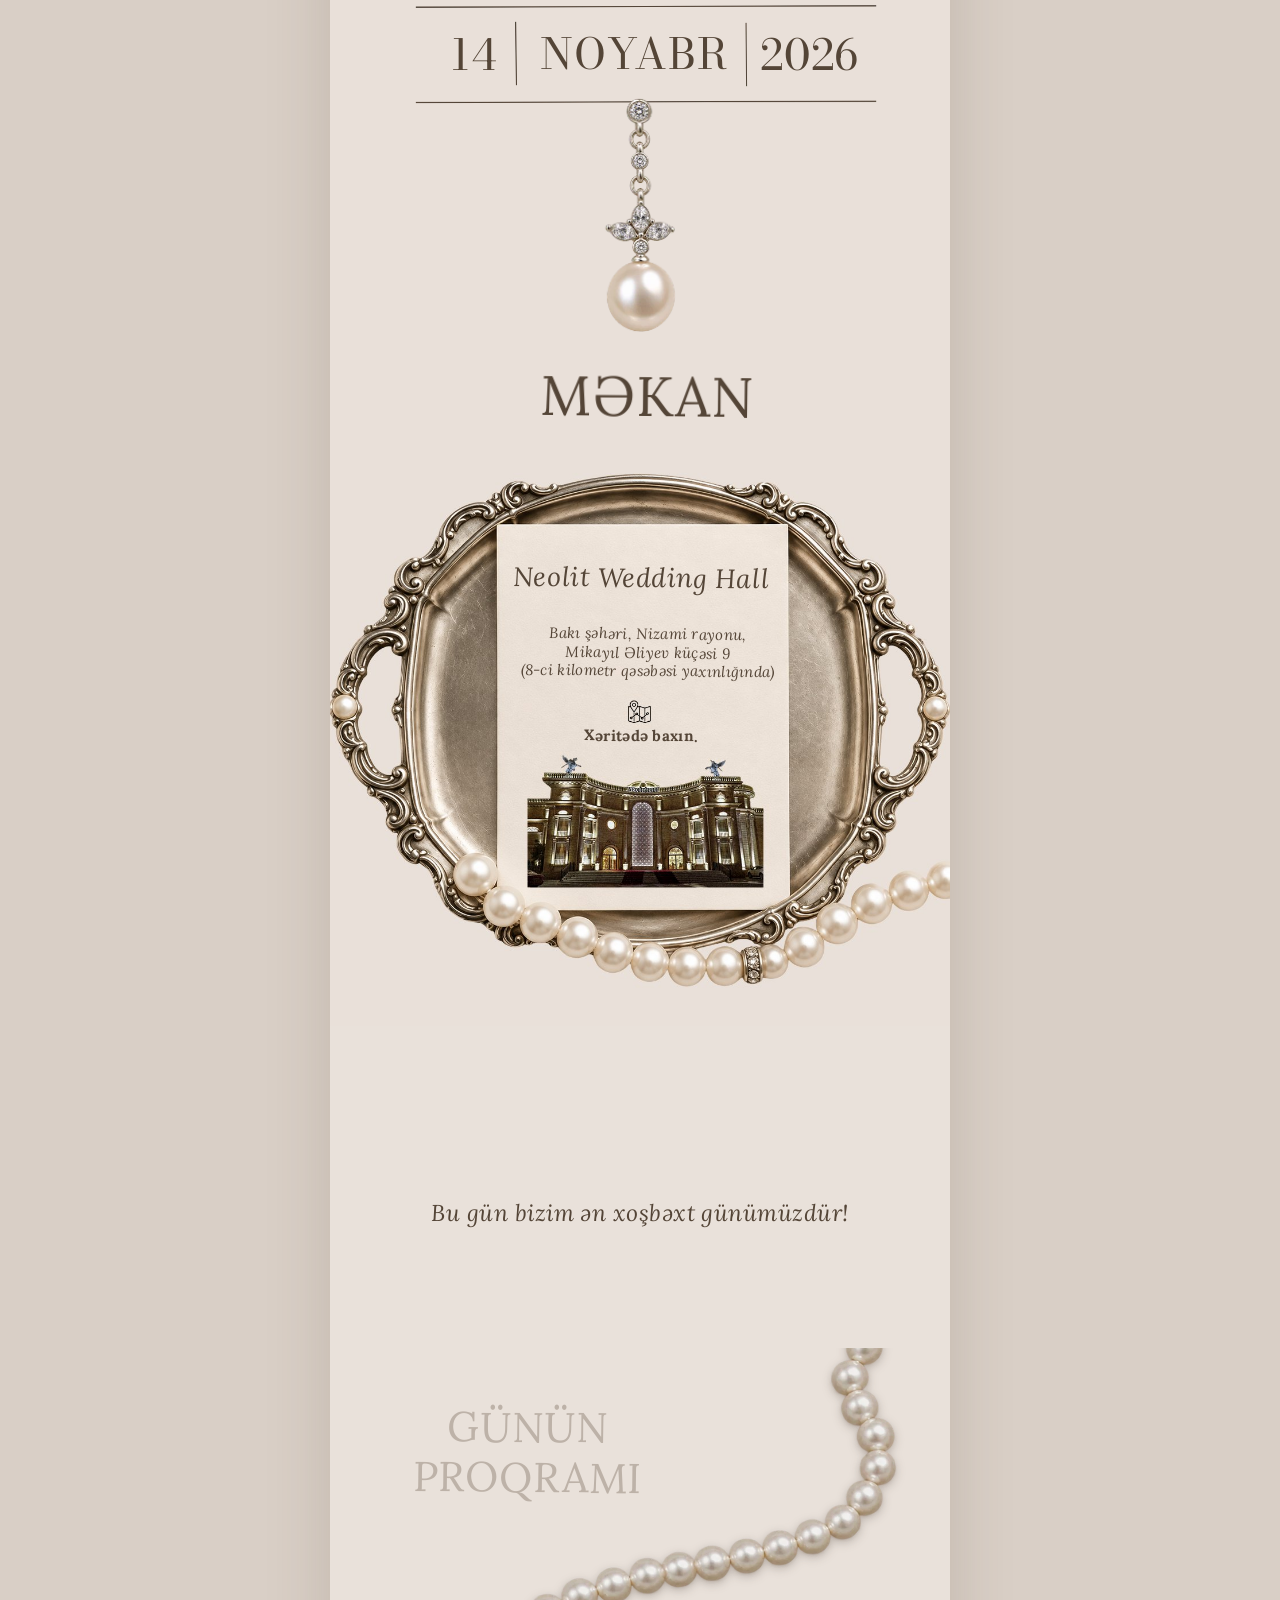
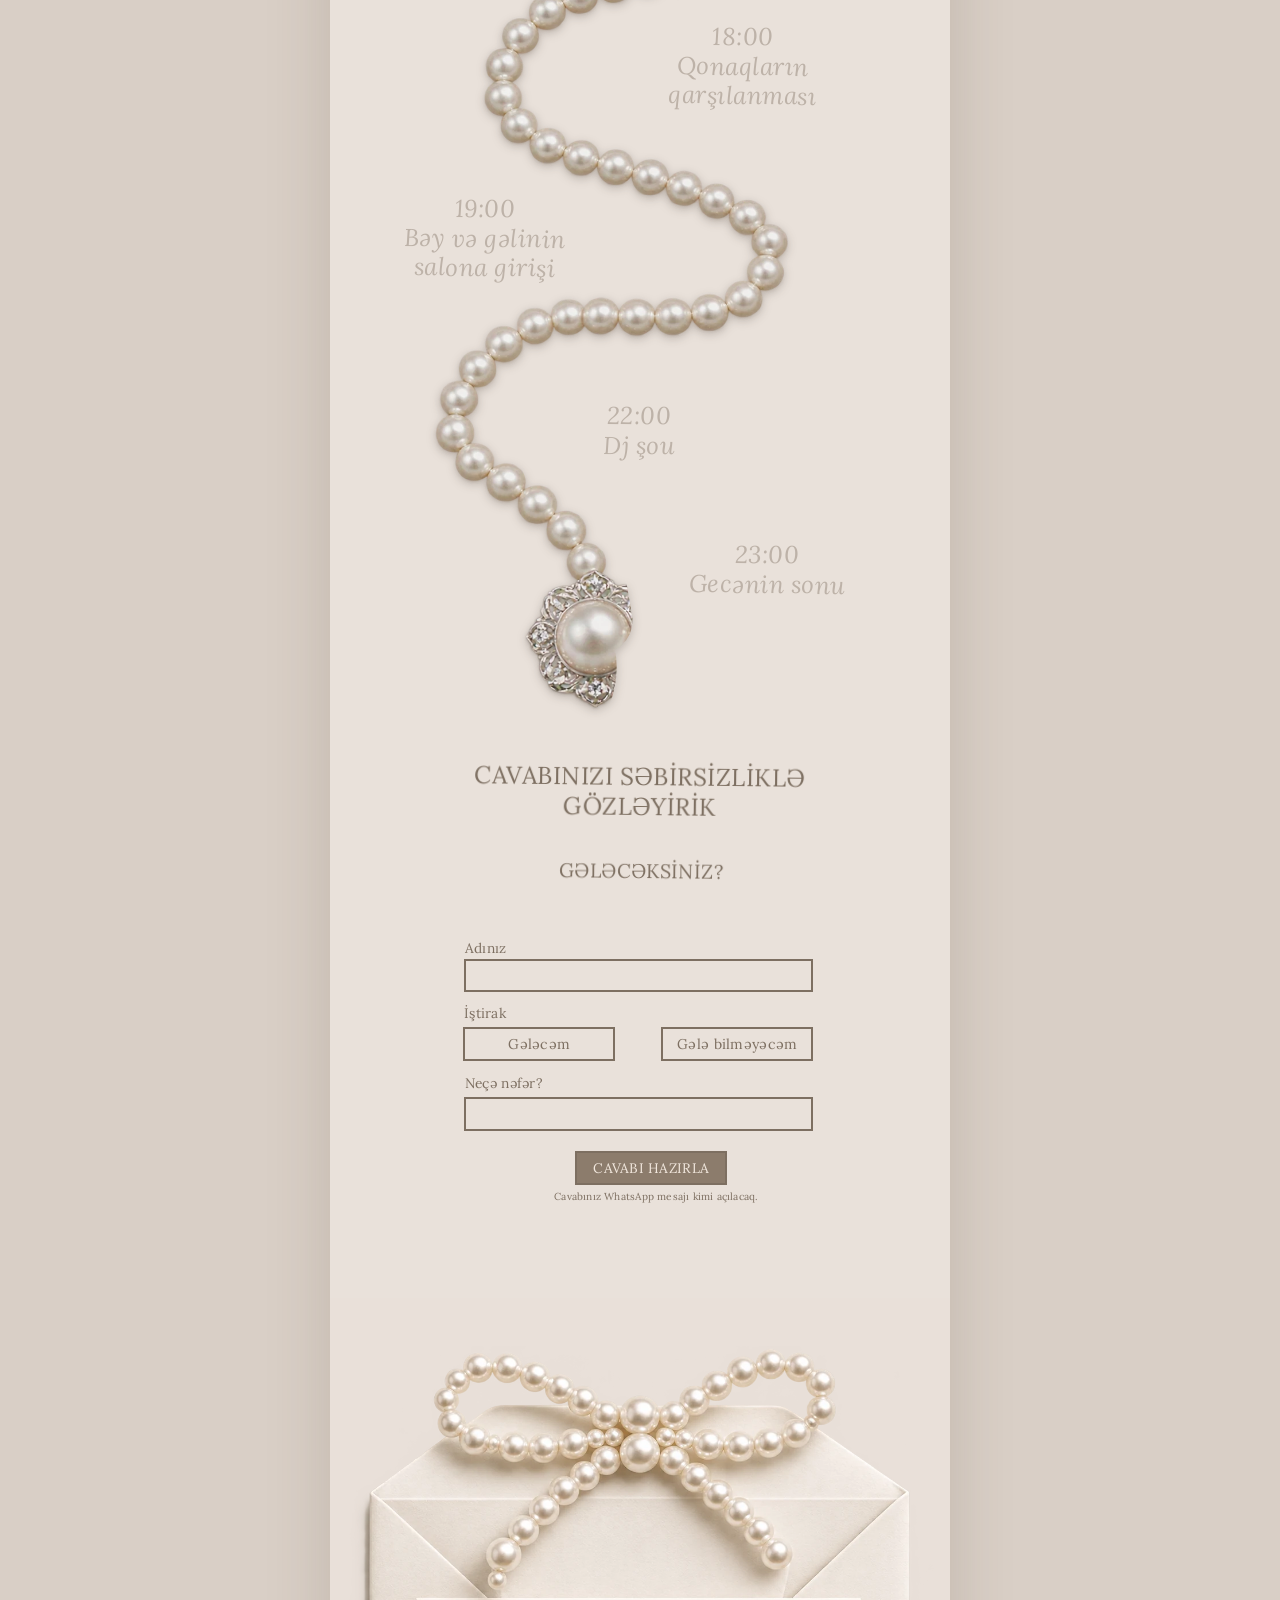
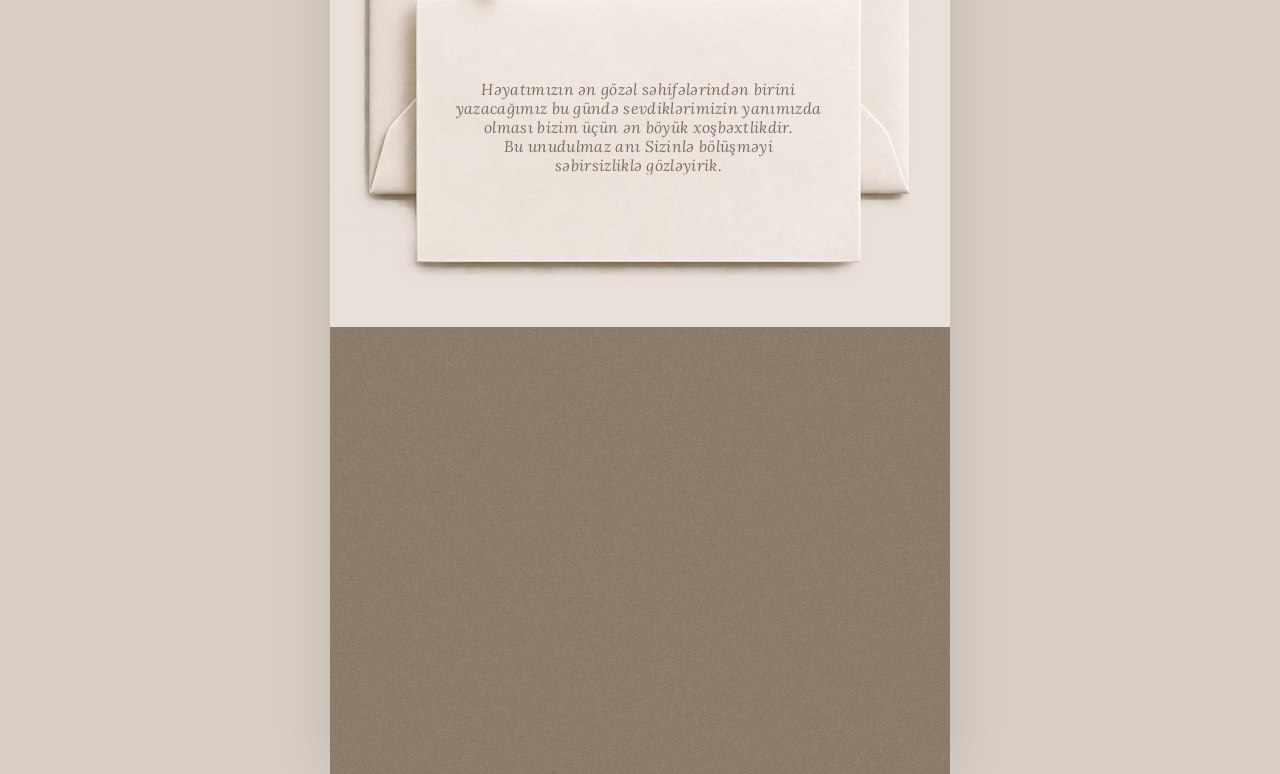
==== commit f767c5a3: "Giriş şəkli: keşdən köhnə şəkil gəlməsin deyə yeni ad Co-Authored-By: Claude Opus 5.5 <noreply@anthr" ====
--- a/index.html
+++ b/index.html
@@ -13,16 +13,16 @@
 <link rel="preload" href="fonts/BodoniModa-normal-latin.woff2" as="font" type="font/woff2" crossorigin>
 <link rel="preload" href="fonts/Lora-italic-latin.woff2" as="font" type="font/woff2" crossorigin>
 <link rel="preload" href="fonts/Lora-normal-latin.woff2" as="font" type="font/woff2" crossorigin>
-<link rel="preload" href="img/intro-cover.webp" as="image">
+<link rel="preload" href="img/intro-gazebo.webp" as="image">
 <link rel="preload" href="fonts/PinyonScript-latin.woff2" as="font" type="font/woff2" crossorigin>
 <link rel="stylesheet" href="fonts.css">
-<link rel="stylesheet" href="style.css">
+<link rel="stylesheet" href="style.css?v=3">
 </head>
 <body>
 
 <div id="intro" class="intro" role="button" tabindex="0" aria-label="Dəvətnaməni açın">
   <div class="iv-col">
-    <img class="iv-img" src="img/intro-cover.webp" alt="" width="1080" height="1920" fetchpriority="high">
+    <img class="iv-img" src="img/intro-gazebo.webp" alt="" width="1080" height="1920" fetchpriority="high">
     <h1 class="iv-names">Camal <span>&amp;</span> Aysel</h1>
     <span class="iv-tap lora"><i aria-hidden="true"></i>AÇMAQ ÜÇÜN TOXUNUN</span>
   </div>
@@ -121,6 +121,6 @@
     <div class="lay sheen beat an" style="left:-28.7037cqw;top:357.9630cqw;width:160.9259cqw;height:53.7037cqw;--m:url(img/hearts.webp);transform-origin:48.9% 45%"><img src="img/hearts.webp" alt="" width="1738" height="580" decoding="async"></div>
   </section>
 </main>
-<script src="app.js"></script>
+<script src="app.js?v=3"></script>
 </body>
 </html>
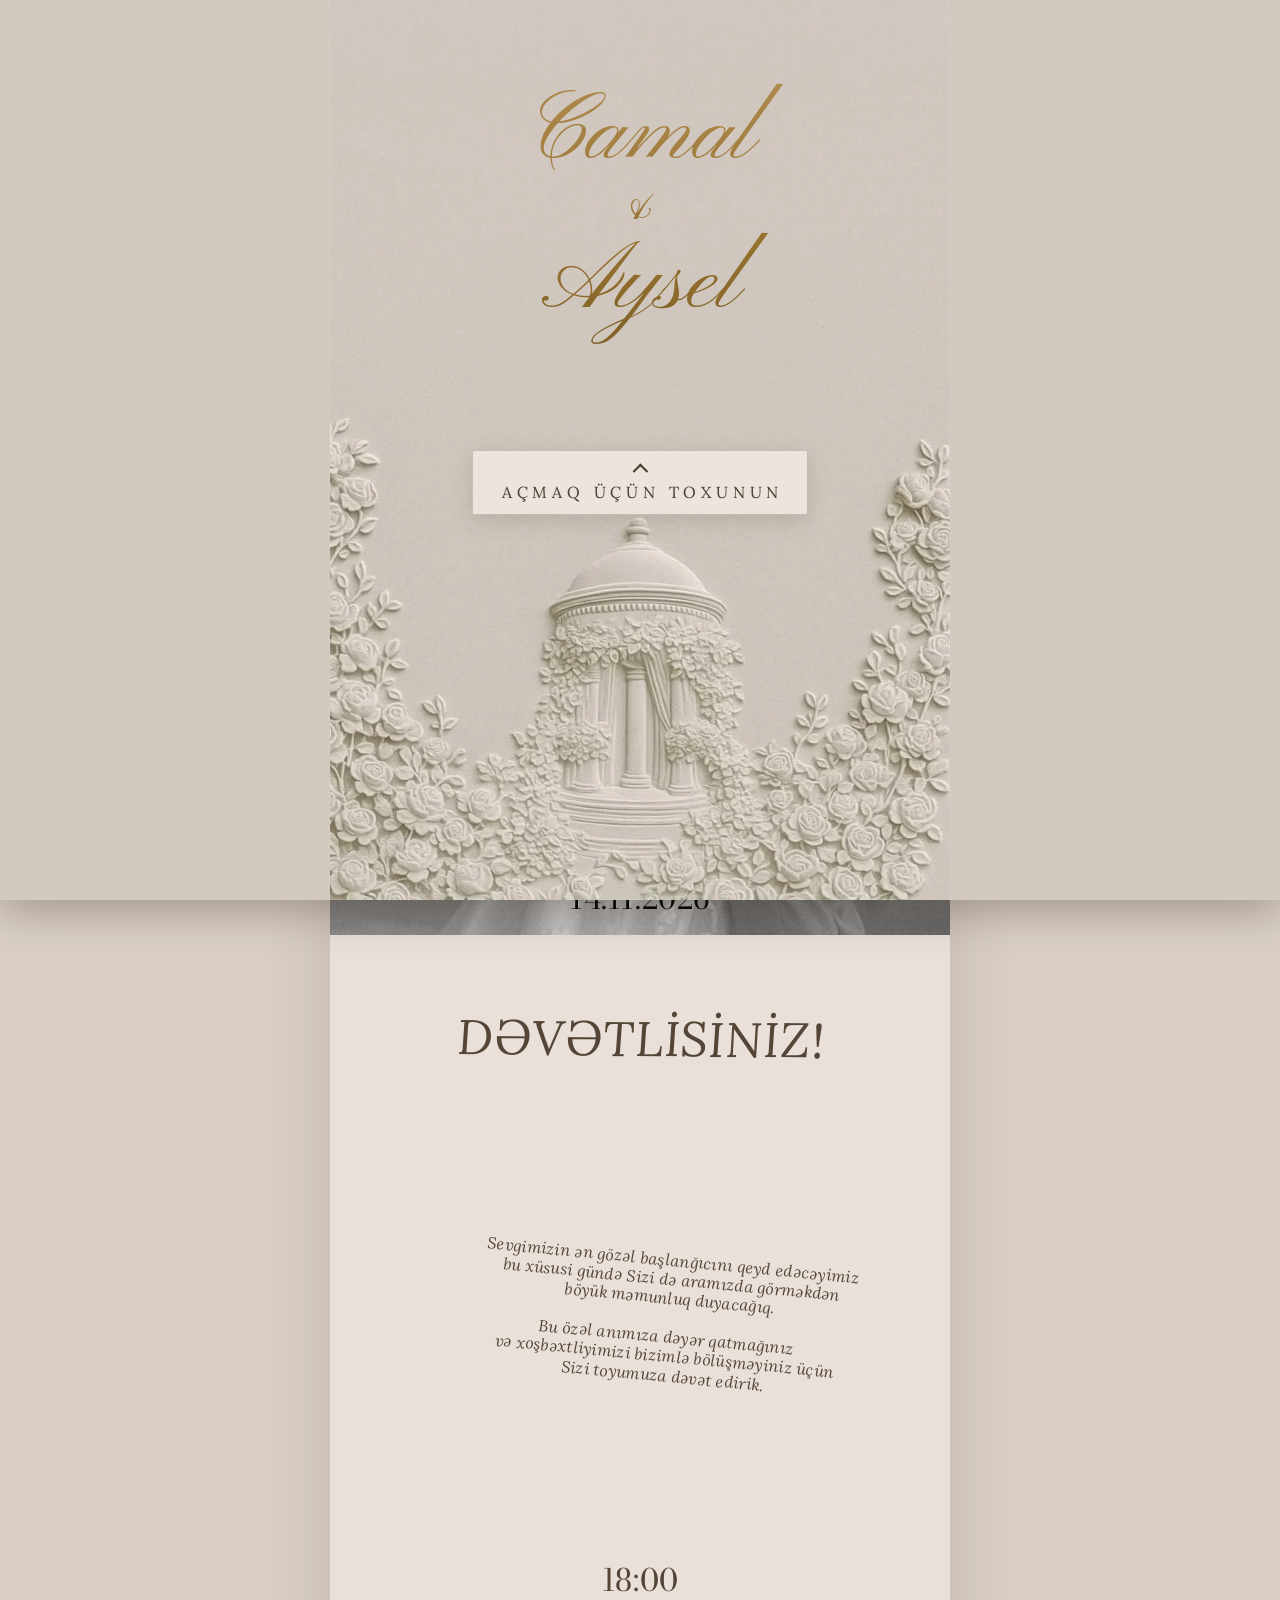
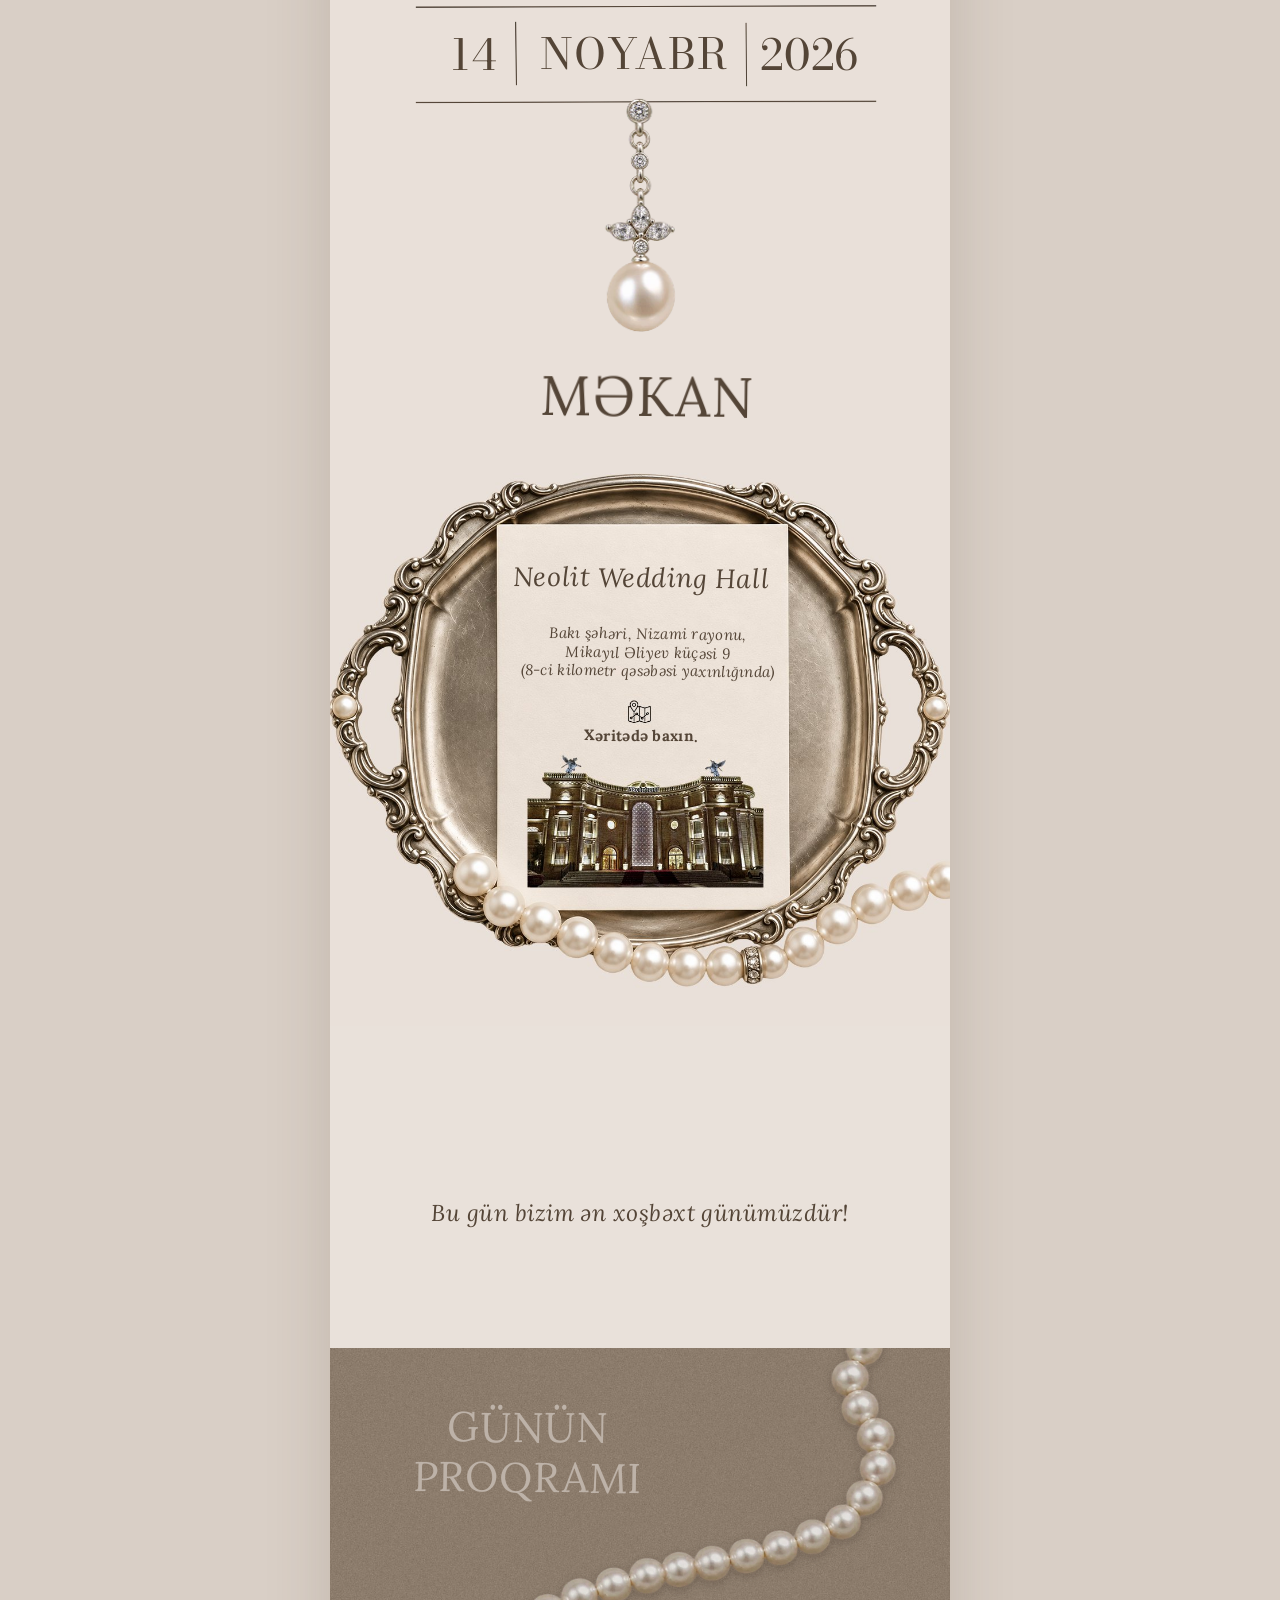
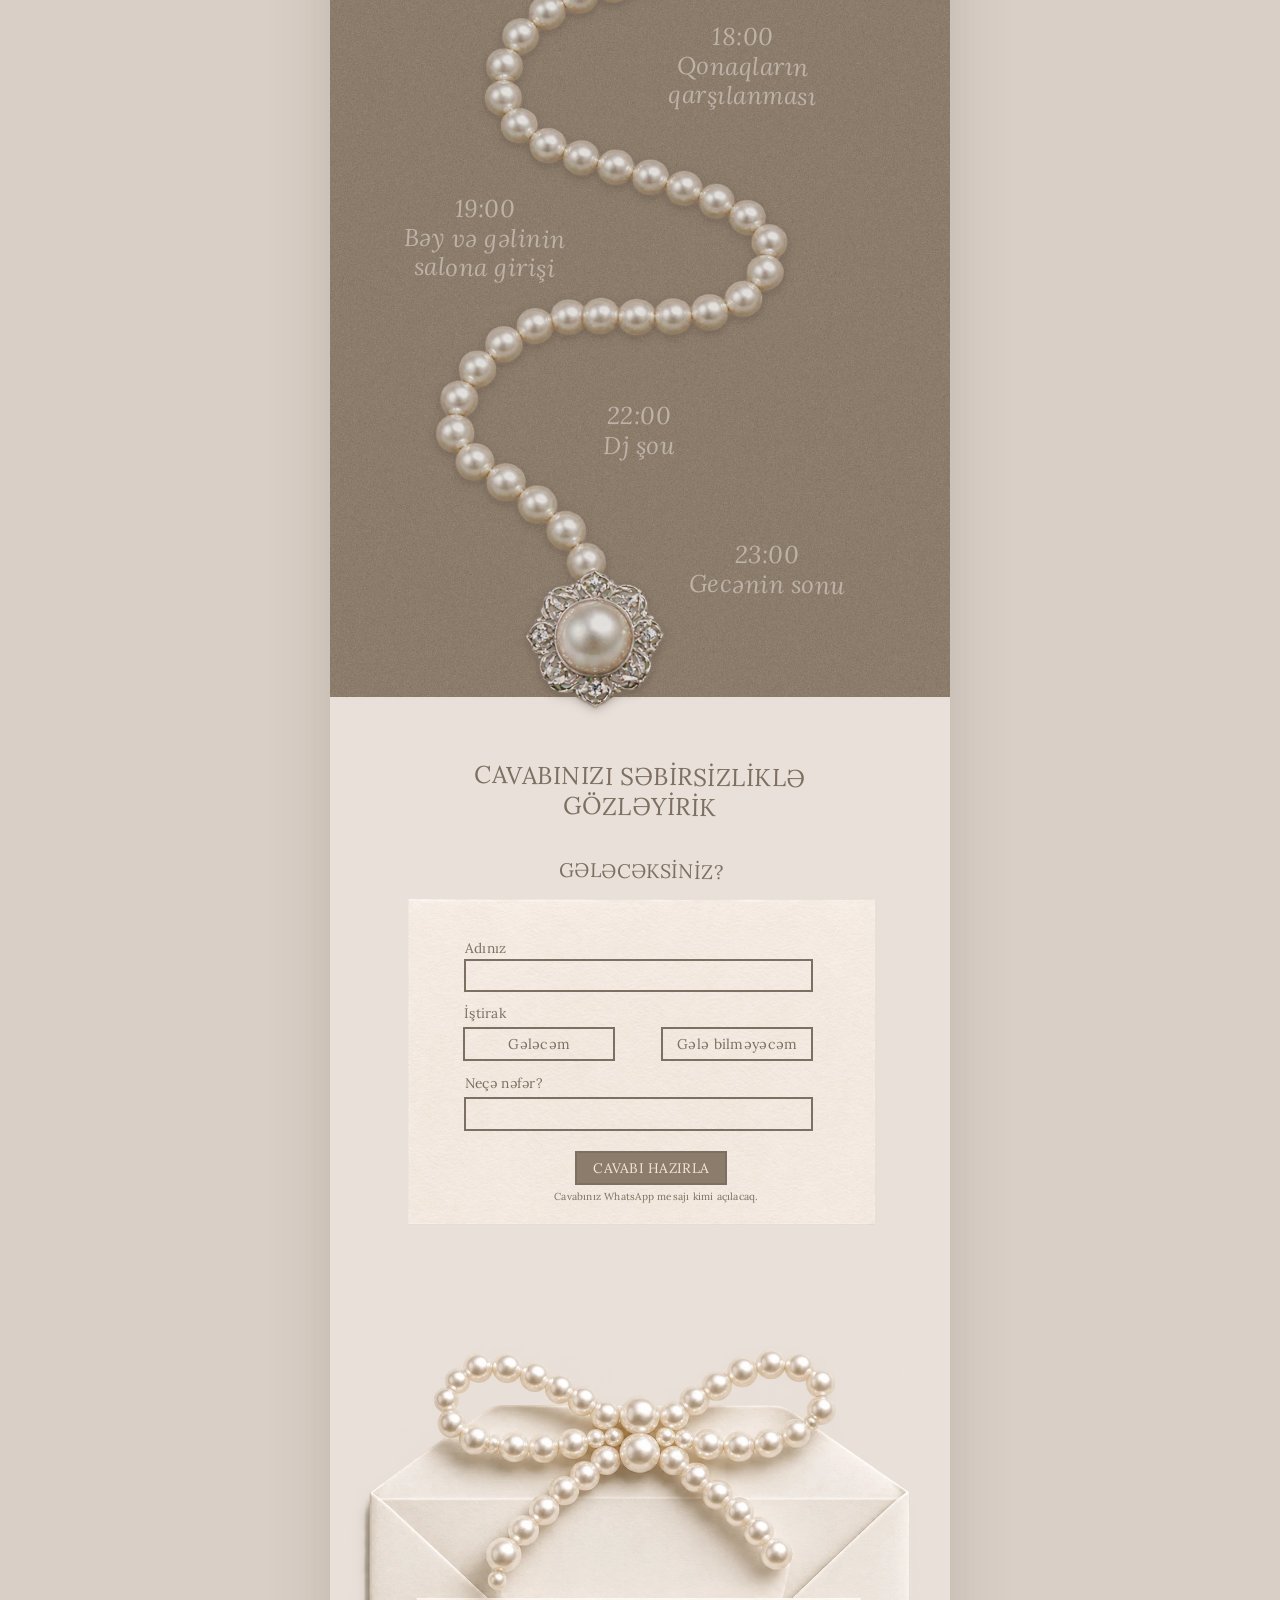
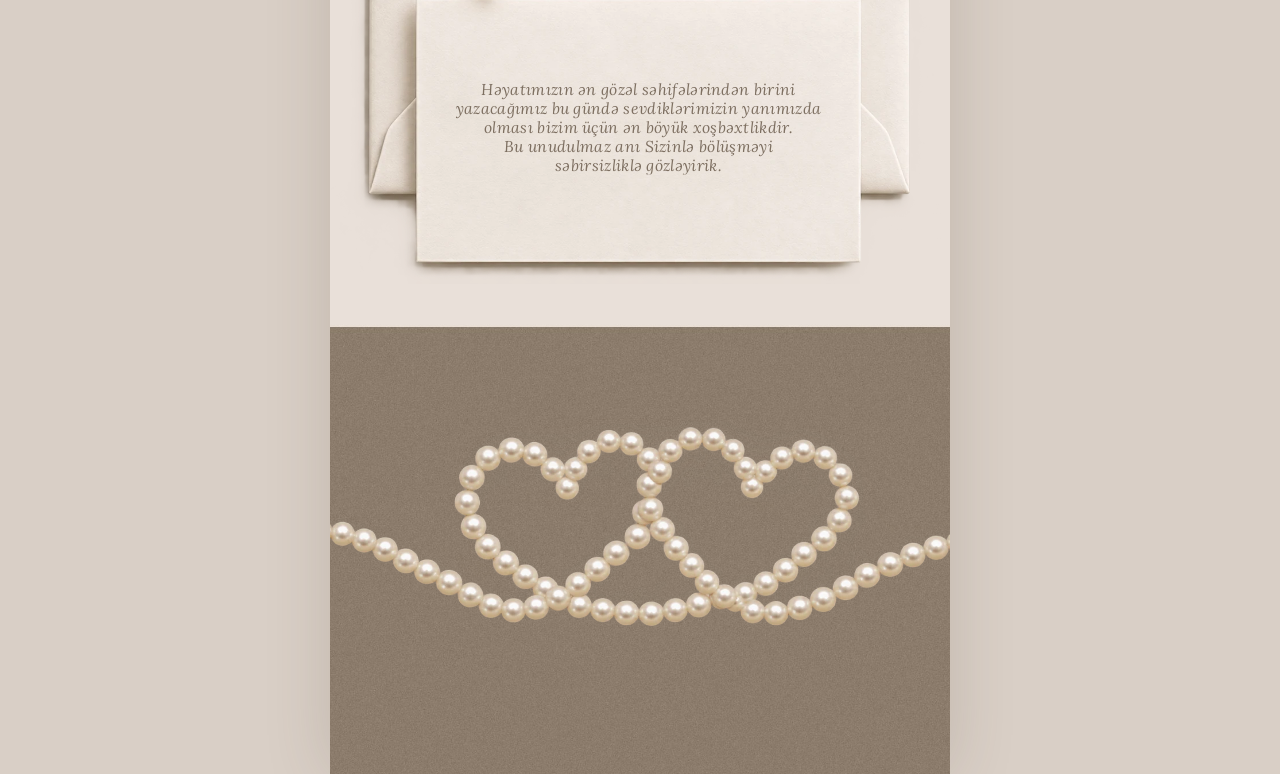
==== commit 66b9194f: "Adlar alt-alta, mirvari ipləri silindi, proqram muncuğu sabit Co-Authored-By: Claude Opus 5.5 <norep" ====
--- a/index.html
+++ b/index.html
@@ -16,14 +16,14 @@
 <link rel="preload" href="img/intro-gazebo.webp" as="image">
 <link rel="preload" href="fonts/PinyonScript-latin.woff2" as="font" type="font/woff2" crossorigin>
 <link rel="stylesheet" href="fonts.css">
-<link rel="stylesheet" href="style.css?v=3">
+<link rel="stylesheet" href="style.css?v=4">
 </head>
 <body>
 
 <div id="intro" class="intro" role="button" tabindex="0" aria-label="Dəvətnaməni açın">
   <div class="iv-col">
     <img class="iv-img" src="img/intro-gazebo.webp" alt="" width="1080" height="1920" fetchpriority="high">
-    <h1 class="iv-names">Camal <span>&amp;</span> Aysel</h1>
+    <h1 class="iv-names">Camal<span>&amp;</span>Aysel</h1>
     <span class="iv-tap lora"><i aria-hidden="true"></i>AÇMAQ ÜÇÜN TOXUNUN</span>
   </div>
 </div>
@@ -42,8 +42,6 @@
     <div class="t nm" style="left:41.0048cqw;top:24.3356cqw;transform:rotate(0.00deg);mix-blend-mode:overlay;"><span class="bod" style="font-style:normal;font-weight:400;font-size:14.8333cqw;color:#000"><span class="ch" style="--i:0;--d:0.1s">C</span><span class="ch" style="--i:1;--d:0.1s">A</span><span class="ch" style="--i:2;--d:0.1s">M</span><span class="ch" style="--i:3;--d:0.1s">A</span><span class="ch" style="--i:4;--d:0.1s">L</span></span></div>
     <div class="t nm" style="left:61.9307cqw;top:38.0676cqw;transform:rotate(0.00deg);mix-blend-mode:overlay;"><span class="bod" style="font-style:normal;font-weight:400;font-size:14.8333cqw;color:#000"><span class="ch" style="--i:0;--d:0.65s">A</span><span class="ch" style="--i:1;--d:0.65s">Y</span><span class="ch" style="--i:2;--d:0.65s">S</span><span class="ch" style="--i:3;--d:0.65s">E</span><span class="ch" style="--i:4;--d:0.65s">L</span></span></div>
     <div class="t rv" style="left:50.0000cqw;top:146.8373cqw;transform:rotate(0.00deg);"><span class="bod" style="font-style:normal;font-weight:400;font-size:4.6759cqw;color:#000">14.11.2026</span></div>
-    <div class="lay sheen sway sway-l" style="left:-6.9444cqw;top:-7.7778cqw;width:25.7407cqw;height:41.5741cqw;--m:url(img/strand-l.webp);transform-origin:35% 0"><img src="img/strand-l.webp" alt="" width="278" height="449" decoding="async"></div>
-    <div class="lay sheen sway sway-r" style="left:75.2778cqw;top:-5.7407cqw;width:31.3889cqw;height:28.5185cqw;--m:url(img/strand-r.webp);transform-origin:65% 0"><img src="img/strand-r.webp" alt="" width="339" height="308" decoding="async"></div>
     <div class="t rv" style="left:50.2311cqw;top:170.3213cqw;transform:rotate(0.61deg);"><span class="lora" style="font-style:italic;font-weight:400;font-size:7.8333cqw;color:rgb(84,69,55)">DƏVƏTLİSİNİZ!</span></div>
     <div class="grp env an">
       <img class="lay " src="img/envelope.webp" alt="" width="1242" height="828" loading="lazy" decoding="async" style="left:-6.9444cqw;top:170.0926cqw;width:115.0000cqw;height:76.6667cqw;">
@@ -87,13 +85,7 @@
     <img class="bg" src="img/s2-3.jpg" alt="" width="1080" height="1090" loading="lazy" decoding="async">
     <img class="bg" src="img/s2-4.jpg" alt="" width="1080" height="785" loading="lazy" decoding="async">
     <svg class="neck" id="neck" viewBox="132 -47 873 1746" style="left:12.2222cqw;top:-4.3519cqw;width:80.8333cqw;height:161.6667cqw" aria-hidden="true">
-      <defs>
-        <mask id="neckMask" maskUnits="userSpaceOnUse" x="132" y="-47" width="873" height="1746">
-          <path id="neckPath" d="M930.0 -93.0 L930.0 -33.0 L926.3 -0.3 L915.3 31.0 L907.4 61.9 L915.2 92.3 L932.5 120.7 L946.9 149.9 L953.6 181.6 L950.3 214.2 L937.7 245.4 L919.3 273.0 L896.1 296.7 L868.7 315.4 L837.2 328.7 L803.7 340.0 L770.7 350.3 L738.1 358.6 L705.5 365.7 L672.7 372.7 L639.9 379.3 L606.6 385.6 L572.8 392.1 L539.6 399.8 L507.1 408.9 L475.2 418.4 L443.5 428.8 L412.8 441.1 L383.8 456.9 L357.4 476.7 L334.3 500.0 L316.0 526.6 L305.5 557.6 L302.1 591.5 L306.2 623.4 L322.6 650.0 L347.9 670.9 L376.0 688.2 L405.8 702.6 L438.1 713.6 L471.8 723.0 L505.2 732.4 L538.2 742.1 L570.8 751.7 L602.8 762.0 L634.1 773.2 L664.8 785.8 L694.6 799.8 L723.0 817.2 L748.0 839.3 L762.2 867.1 L760.8 898.8 L747.2 928.2 L726.0 952.0 L699.6 969.5 L669.4 980.3 L637.5 986.2 L605.1 989.1 L572.5 990.6 L539.9 991.1 L507.3 990.5 L474.4 989.7 L441.3 990.0 L408.1 993.6 L374.9 1001.4 L343.5 1013.4 L314.8 1029.7 L288.6 1049.4 L265.0 1072.0 L244.6 1097.1 L228.9 1125.2 L219.4 1155.6 L218.3 1186.7 L227.4 1215.8 L247.6 1239.2 L273.9 1258.0 L300.9 1275.5 L327.5 1293.4 L353.5 1312.1 L378.3 1332.3 L401.6 1354.4 L422.3 1378.9 L439.2 1406.4 L451.3 1435.4 L458.1 1464.6 L462.7 1492.8 L467.5 1520.0" fill="none" stroke="#fff" stroke-width="118" stroke-linecap="round" stroke-linejoin="round"/>
-          <circle id="neckEnd" cx="329" cy="1602" r="170" fill="#fff"/>
-        </mask>
-      </defs>
-      <image href="img/necklace.webp" x="132" y="-47" width="873" height="1746" mask="url(#neckMask)"/>
+      <image href="img/necklace.webp" x="132" y="-47" width="873" height="1746"/>
     </svg>
     <div class="t rv" style="left:31.9797cqw;top:15.1246cqw;transform:rotate(0.59deg);"><span class="lora" style="font-style:normal;font-weight:400;font-size:6.7130cqw;color:rgb(189,178,168)">GÜNÜN<br>PROQRAMI</span></div>
     <div class="t pi" data-y="429" style="left:66.6770cqw;top:48.0532cqw;transform:rotate(0.62deg);--y:459"><span class="lora" style="font-style:italic;font-weight:400;font-size:3.9352cqw;color:rgb(189,178,168)">18:00<br>Qonaqların<br>qarşılanması</span></div>
@@ -121,6 +113,6 @@
     <div class="lay sheen beat an" style="left:-28.7037cqw;top:357.9630cqw;width:160.9259cqw;height:53.7037cqw;--m:url(img/hearts.webp);transform-origin:48.9% 45%"><img src="img/hearts.webp" alt="" width="1738" height="580" decoding="async"></div>
   </section>
 </main>
-<script src="app.js?v=3"></script>
+<script src="app.js?v=4"></script>
 </body>
 </html>
--- a/style.css
+++ b/style.css
@@ -183,18 +183,20 @@
   user-select: none; -webkit-user-drag: none;
 }
 .iv-names {
-  position: absolute; left: 0; right: 0; top: 22%;
+  position: absolute; left: 0; right: 0; top: 9%;
+  display: flex; flex-direction: column; align-items: center;
   margin: 0; text-align: center; font-weight: 400; white-space: nowrap;
   font-family: 'Pinyon Script', 'Great Vibes', cursive;
-  font-size: min(16vw, 100px, 9vh); line-height: 1.15;
+  font-size: min(19vw, 112px, 10.5vh); line-height: 1.05;
+  padding: .05em .2em .3em;   /* əlyazmanın quyruqları (y, l) kəsilməsin */
   color: rgb(152, 117, 56);
   background: linear-gradient(180deg, #ad8a4c 0%, #94702f 60%, #7f5f27 100%);
   -webkit-background-clip: text; background-clip: text;
   -webkit-text-fill-color: transparent;
 }
-.iv-names span { font-size: .72em; padding: 0 .04em; }
+.iv-names span { font-size: .55em; line-height: 1; margin: -.05em 0 .02em; }
 .iv-tap {
-  position: absolute; left: 50%; top: 42%;
+  position: absolute; left: 50%; top: 50%;
   transform: translateX(-50%);
   display: flex; flex-direction: column; align-items: center; gap: 8px;
   white-space: nowrap;
@@ -280,7 +282,7 @@
 
   /* Giriş: "toxunun" yazısı yumşaq döyünür, ox yuxarı işarə edir */
   .js .intro .iv-names { animation: write 1.8s cubic-bezier(.45, 0, .25, 1) .3s backwards; }
-  @keyframes write { from { clip-path: inset(-20% 100% -20% 0); } to { clip-path: inset(-20% -5% -20% 0); } }
+  @keyframes write { from { clip-path: inset(-20% 100% -20% 0); } to { clip-path: inset(-20% -5% -20% -5%); } }
   .js .intro .iv-tap { animation: ivIn 1.1s cubic-bezier(.2, .7, .2, 1) 1.6s backwards, tapPulse 2.4s ease-in-out 2.8s infinite; }
   .iv-tap i { animation: arrowUp 1.6s ease-in-out infinite; }
   @keyframes ivIn { from { opacity: 0; translate: 0 18px; } to { opacity: 1; translate: 0 0; } }
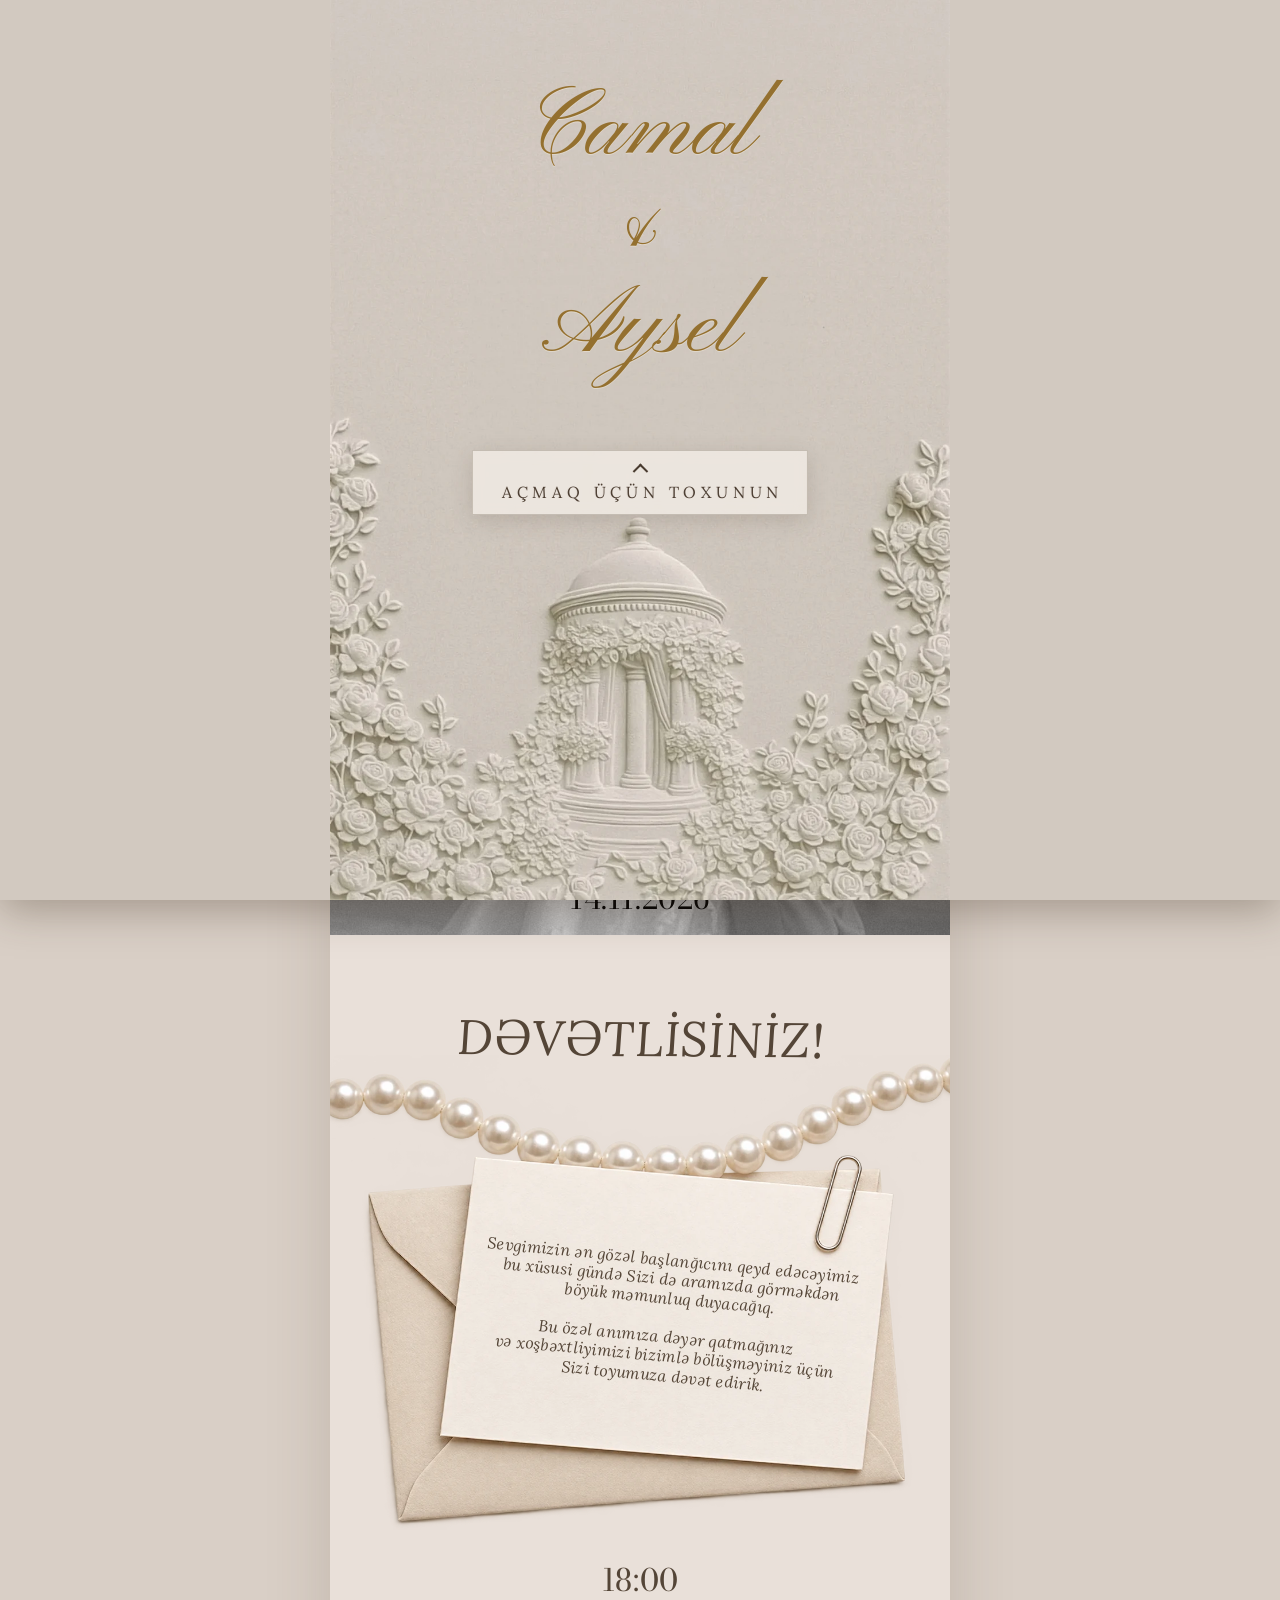
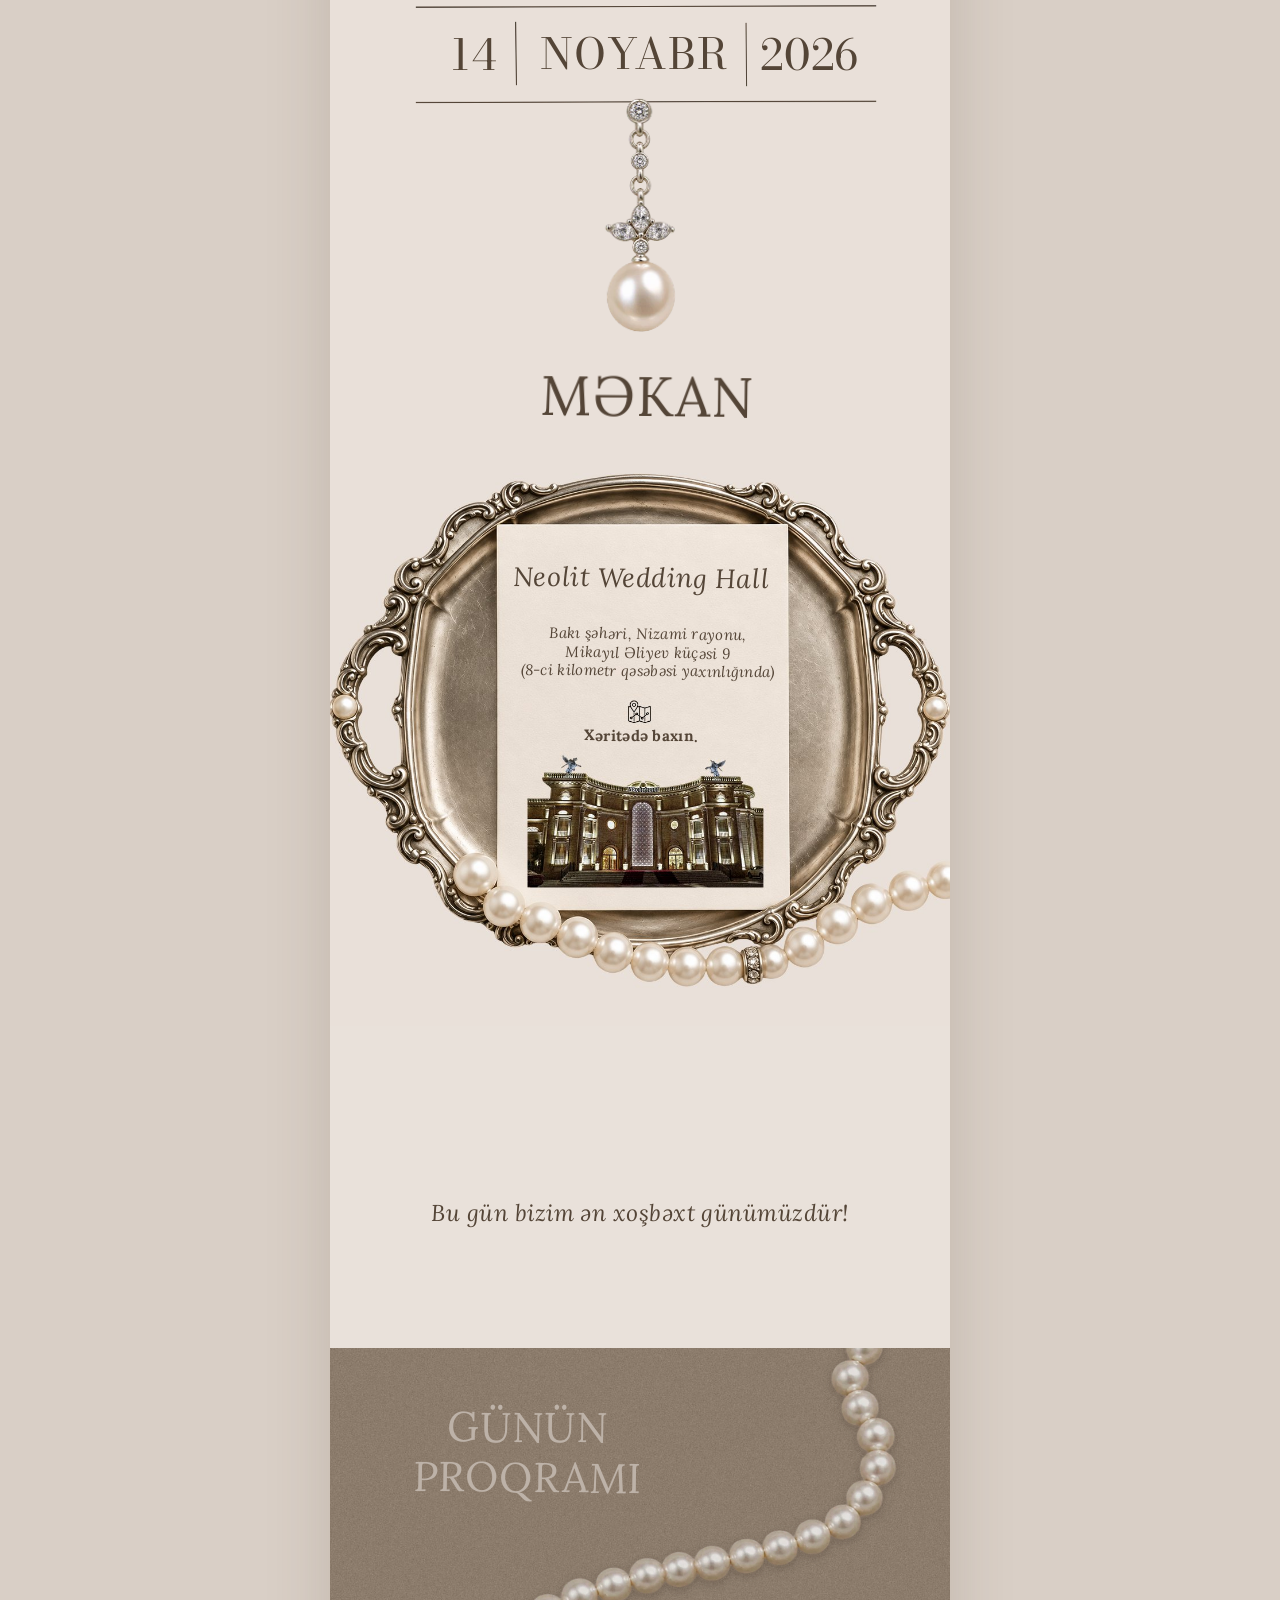
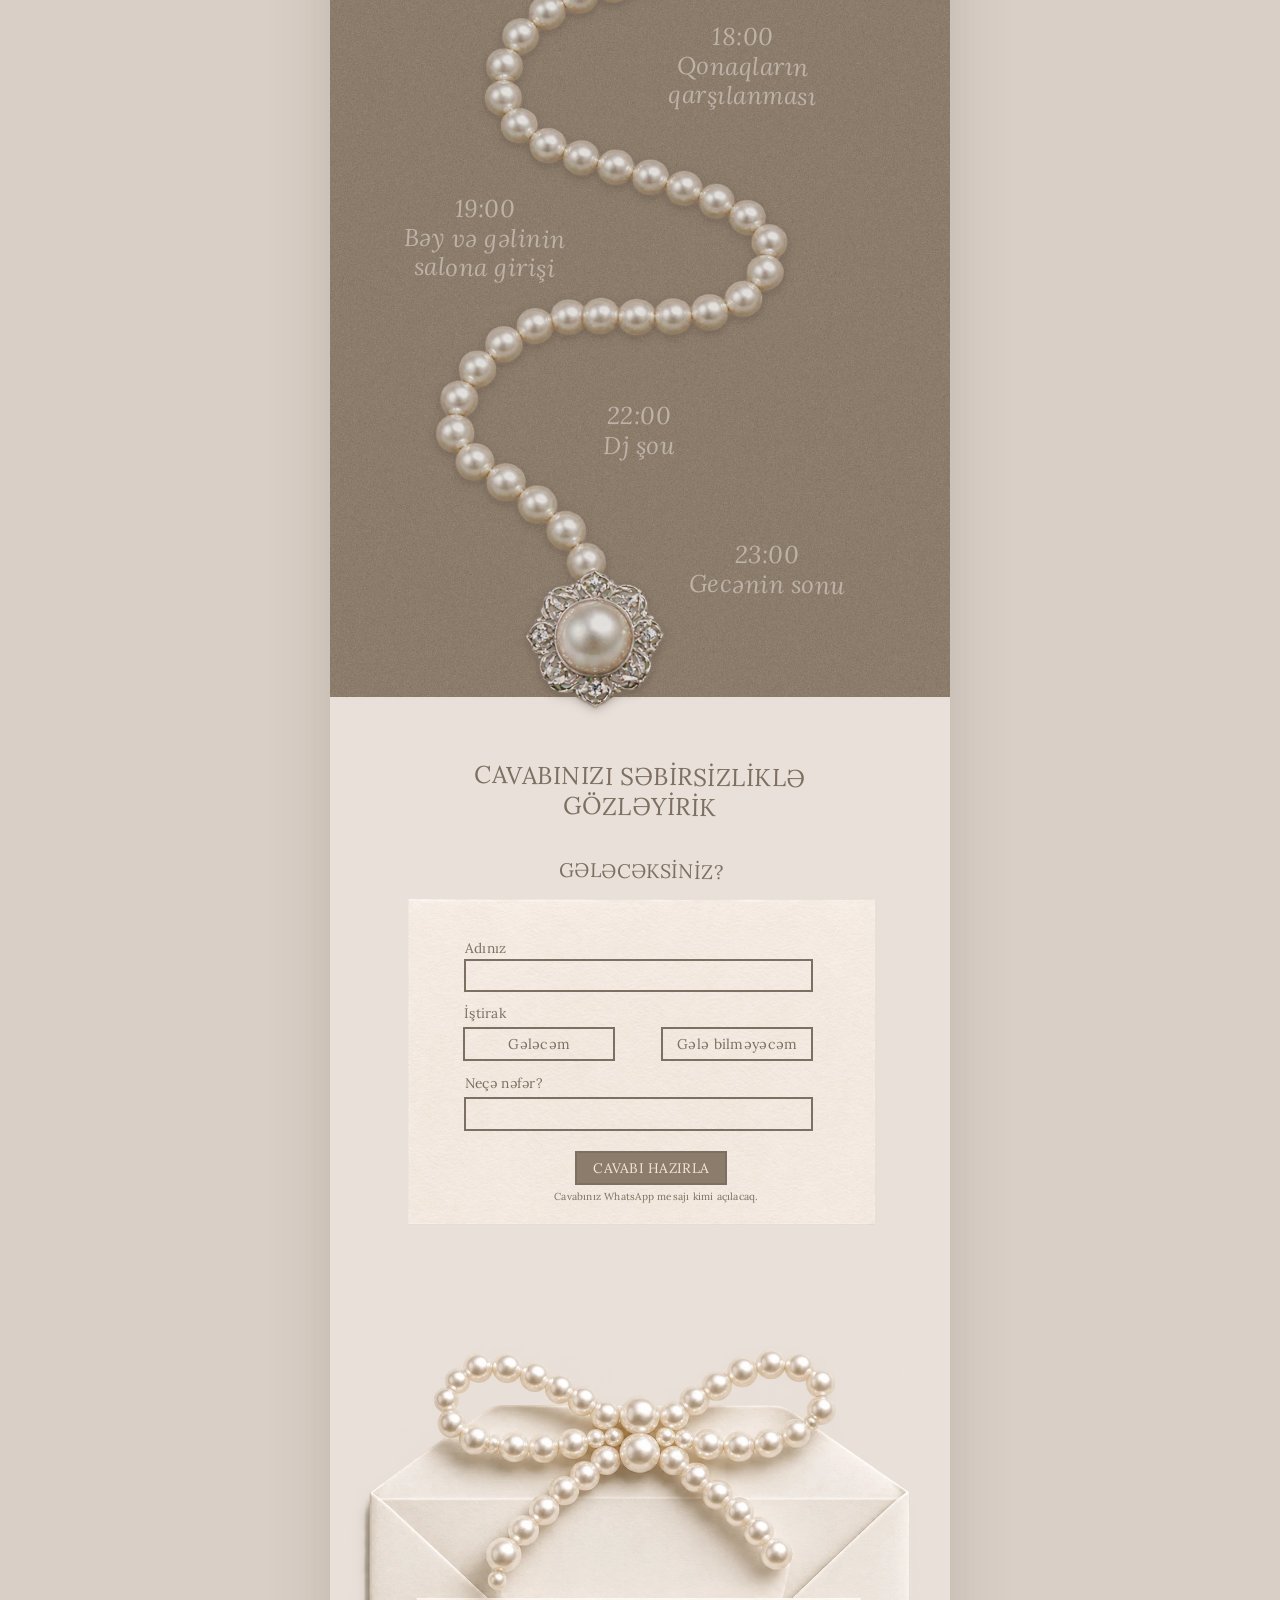
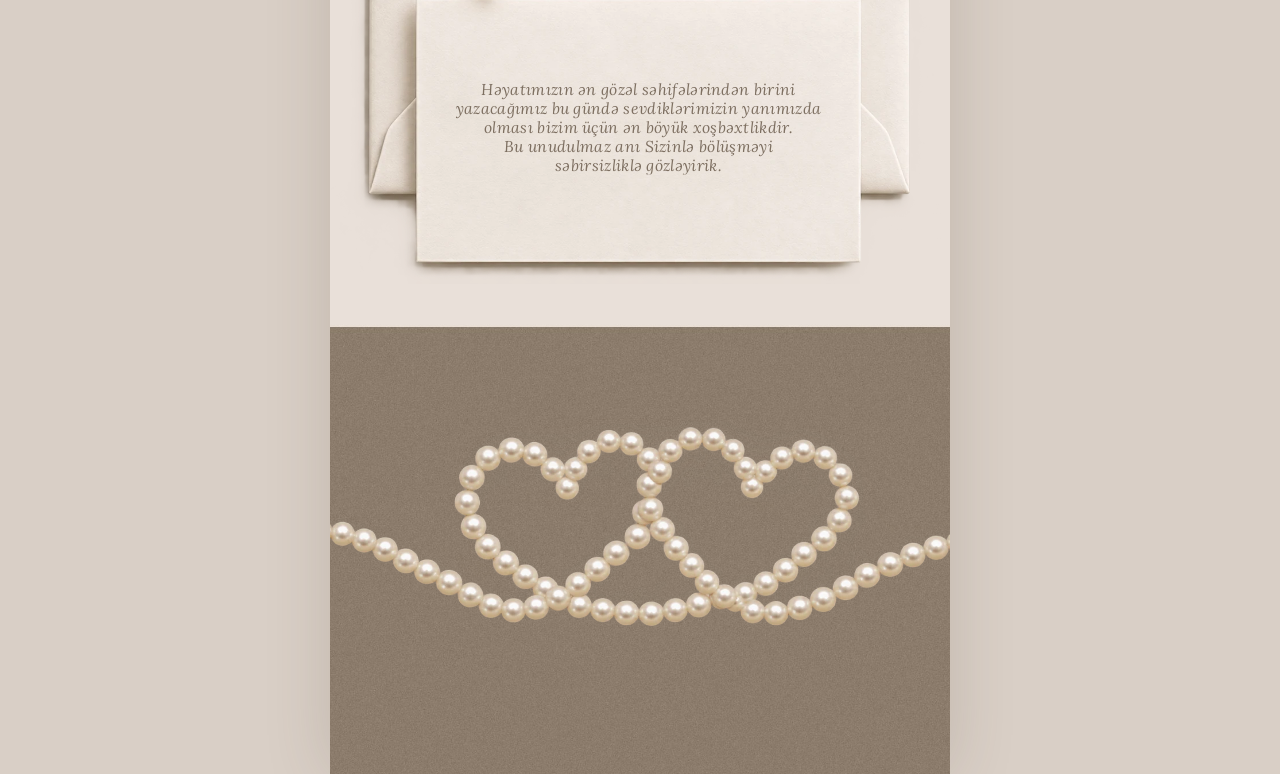
==== commit b91666ee: "Giriş adları: hərflərin quyruğu kəsilməsin (background-clip qaldırıldı) Co-Authored-By: Claude Opus " ====
--- a/index.html
+++ b/index.html
@@ -15,8 +15,8 @@
 <link rel="preload" href="fonts/Lora-normal-latin.woff2" as="font" type="font/woff2" crossorigin>
 <link rel="preload" href="img/intro-gazebo.webp" as="image">
 <link rel="preload" href="fonts/PinyonScript-latin.woff2" as="font" type="font/woff2" crossorigin>
-<link rel="stylesheet" href="fonts.css">
-<link rel="stylesheet" href="style.css?v=4">
+<link rel="stylesheet" href="fonts.css?v=5">
+<link rel="stylesheet" href="style.css?v=5">
 </head>
 <body>
 
@@ -113,6 +113,6 @@
     <div class="lay sheen beat an" style="left:-28.7037cqw;top:357.9630cqw;width:160.9259cqw;height:53.7037cqw;--m:url(img/hearts.webp);transform-origin:48.9% 45%"><img src="img/hearts.webp" alt="" width="1738" height="580" decoding="async"></div>
   </section>
 </main>
-<script src="app.js?v=4"></script>
+<script src="app.js?v=5"></script>
 </body>
 </html>
--- a/style.css
+++ b/style.css
@@ -183,18 +183,17 @@
   user-select: none; -webkit-user-drag: none;
 }
 .iv-names {
-  position: absolute; left: 0; right: 0; top: 9%;
+  position: absolute; left: 0; right: 0; top: 8%;
   display: flex; flex-direction: column; align-items: center;
   margin: 0; text-align: center; font-weight: 400; white-space: nowrap;
   font-family: 'Pinyon Script', 'Great Vibes', cursive;
-  font-size: min(19vw, 112px, 10.5vh); line-height: 1.05;
-  padding: .05em .2em .3em;   /* əlyazmanın quyruqları (y, l) kəsilməsin */
-  color: rgb(152, 117, 56);
-  background: linear-gradient(180deg, #ad8a4c 0%, #94702f 60%, #7f5f27 100%);
-  -webkit-background-clip: text; background-clip: text;
-  -webkit-text-fill-color: transparent;
-}
-.iv-names span { font-size: .55em; line-height: 1; margin: -.05em 0 .02em; }
+  font-size: min(19vw, 112px, 10.5vh); line-height: 1.25;
+  overflow: visible;
+  /* qradiyent "background-clip: text" hərflərin quyruğunu kəsirdi — yerinə düz qızılı rəng + yüngül kölgə */
+  color: #94702f;
+  text-shadow: 0 1px 0 rgba(255, 245, 225, .35);
+}
+.iv-names span { font-size: .8em; line-height: 1.05; }
 .iv-tap {
   position: absolute; left: 50%; top: 50%;
   transform: translateX(-50%);
@@ -282,7 +281,7 @@
 
   /* Giriş: "toxunun" yazısı yumşaq döyünür, ox yuxarı işarə edir */
   .js .intro .iv-names { animation: write 1.8s cubic-bezier(.45, 0, .25, 1) .3s backwards; }
-  @keyframes write { from { clip-path: inset(-20% 100% -20% 0); } to { clip-path: inset(-20% -5% -20% -5%); } }
+  @keyframes write { from { clip-path: inset(-60% 100% -60% -20%); } to { clip-path: inset(-60% -20% -60% -20%); } }
   .js .intro .iv-tap { animation: ivIn 1.1s cubic-bezier(.2, .7, .2, 1) 1.6s backwards, tapPulse 2.4s ease-in-out 2.8s infinite; }
   .iv-tap i { animation: arrowUp 1.6s ease-in-out infinite; }
   @keyframes ivIn { from { opacity: 0; translate: 0 18px; } to { opacity: 1; translate: 0 0; } }
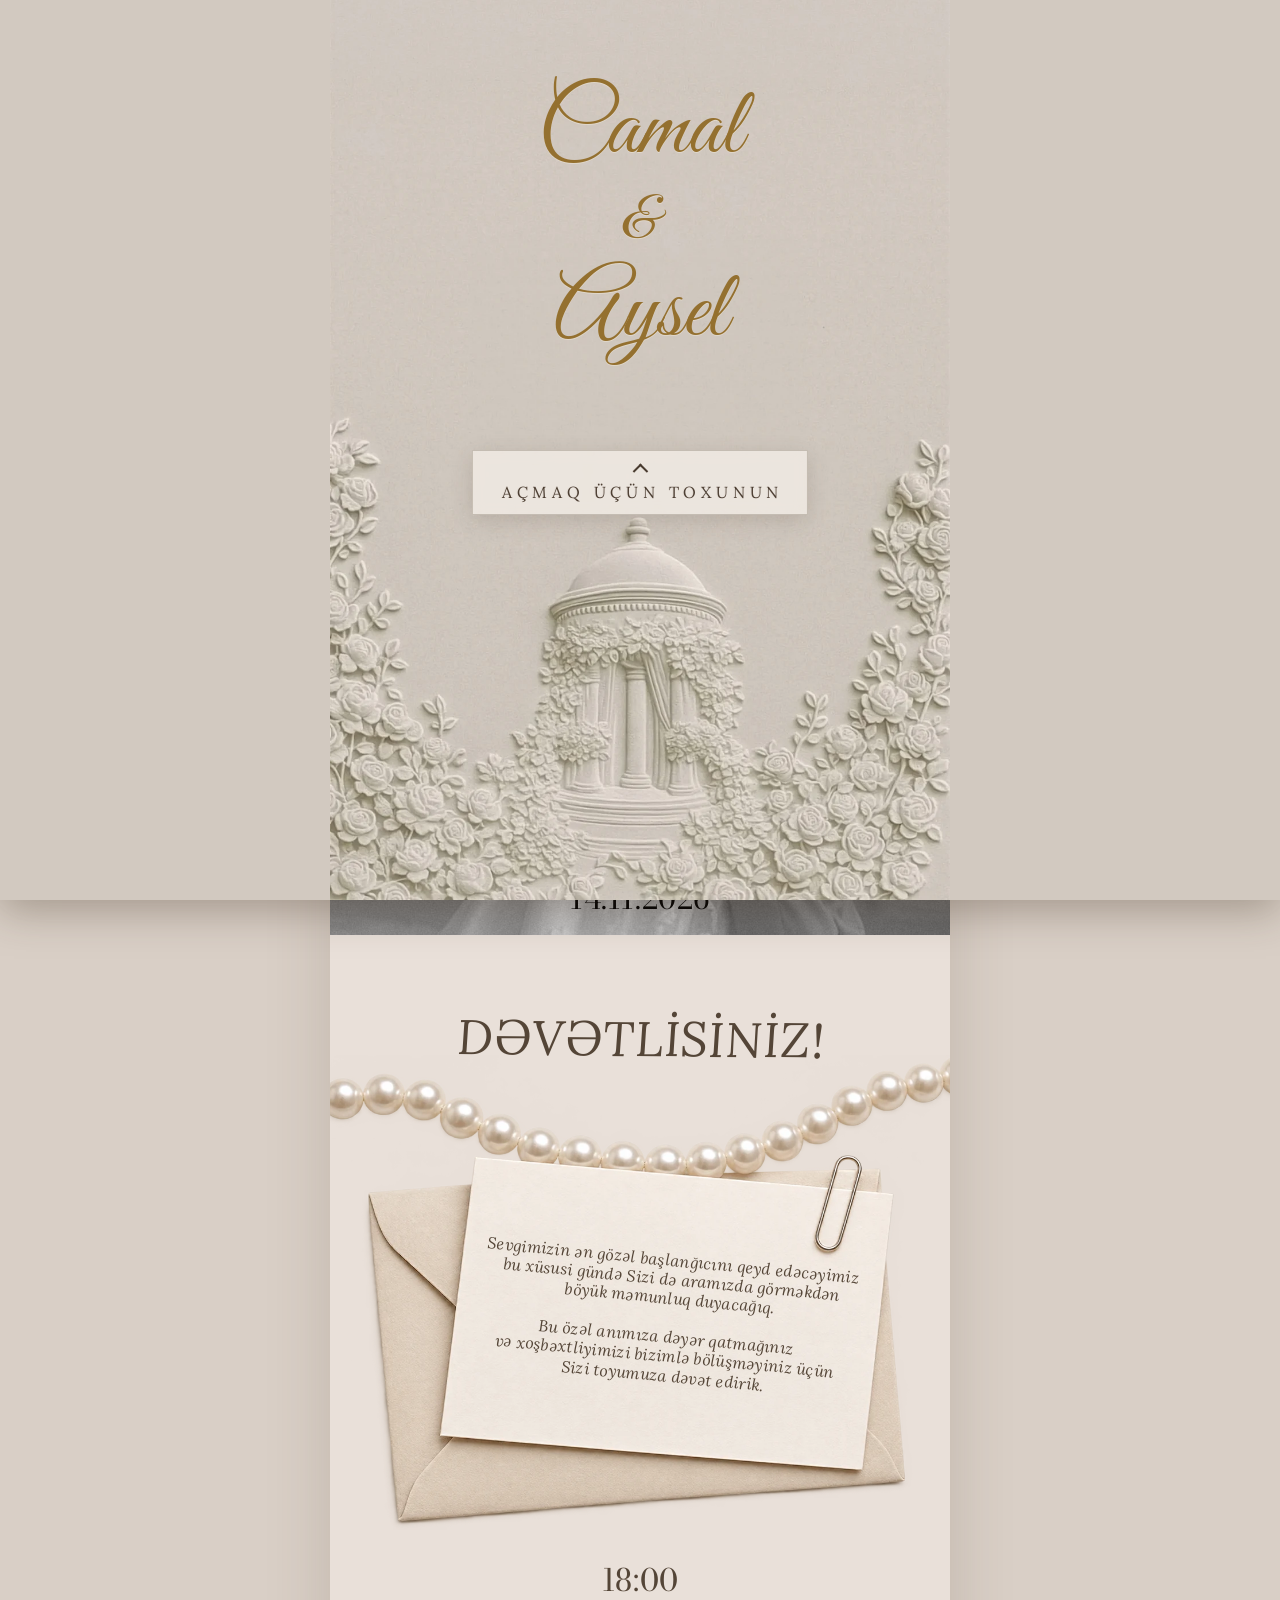
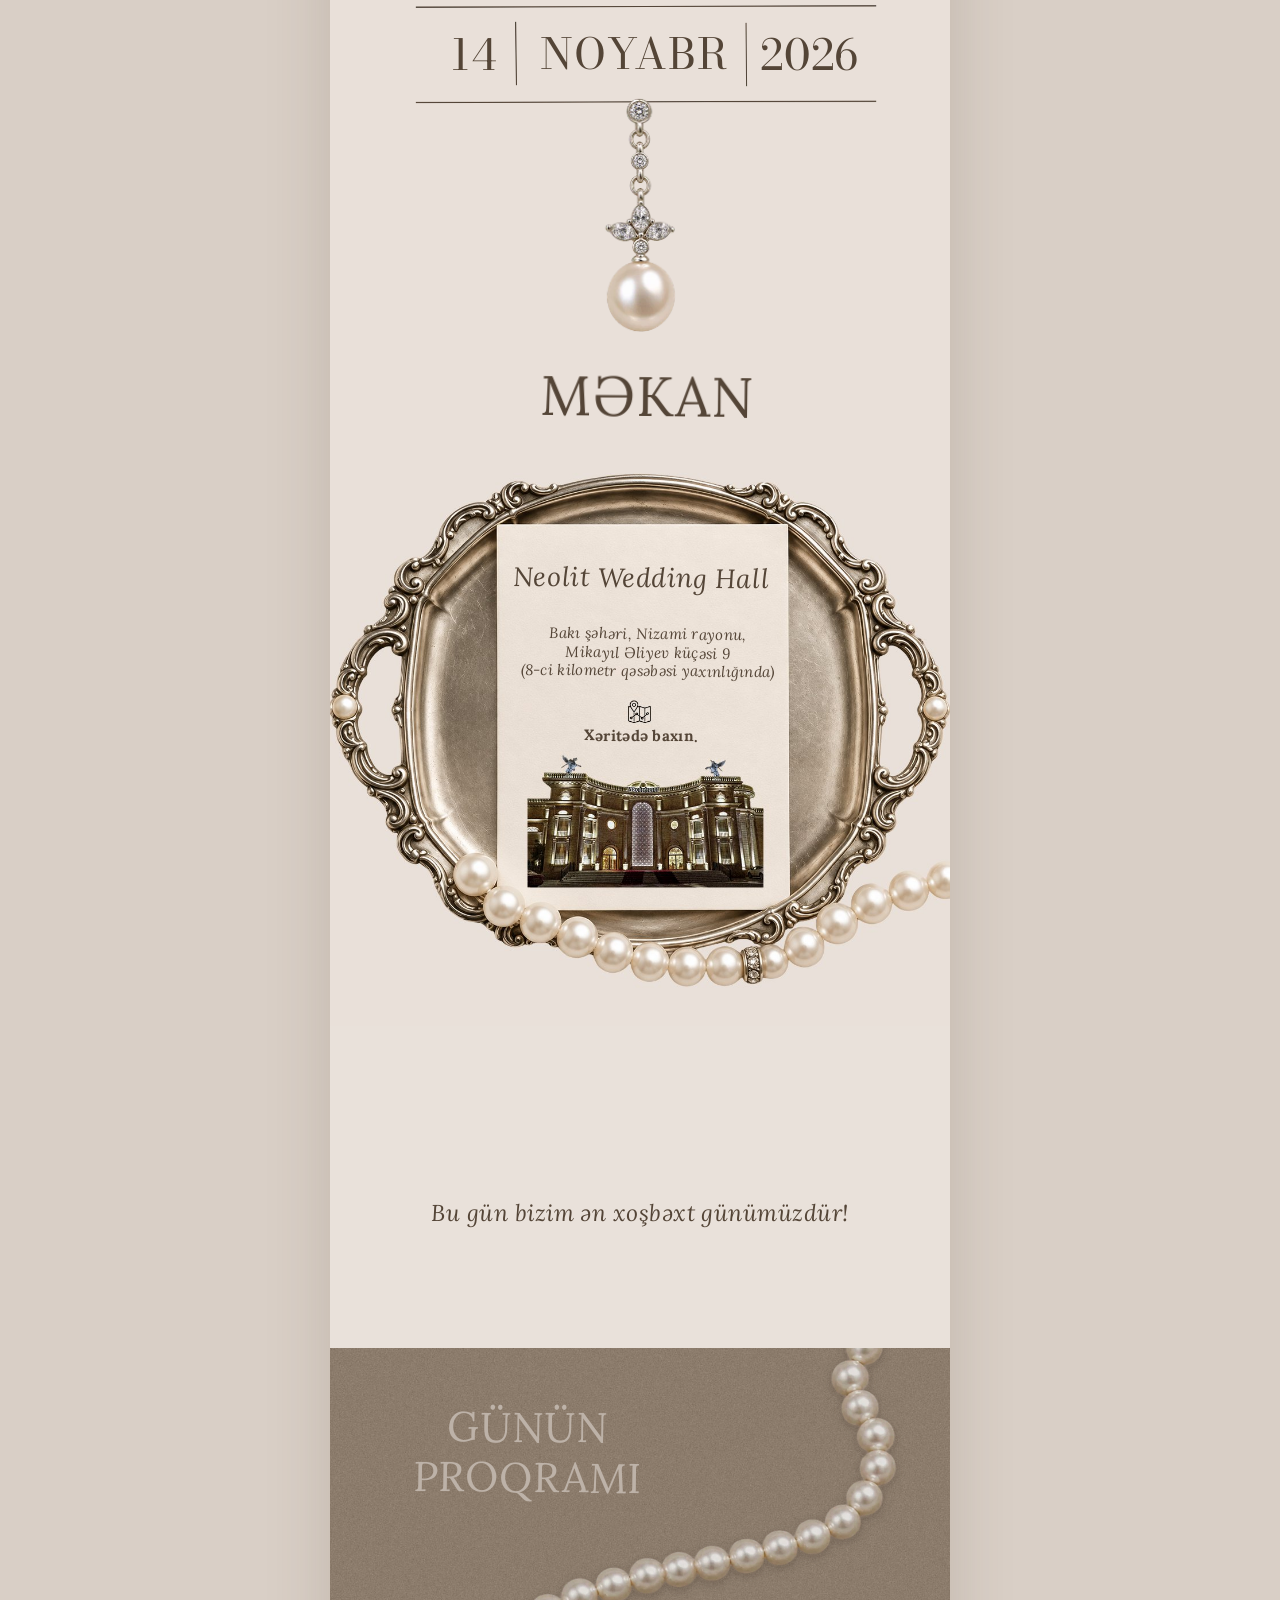
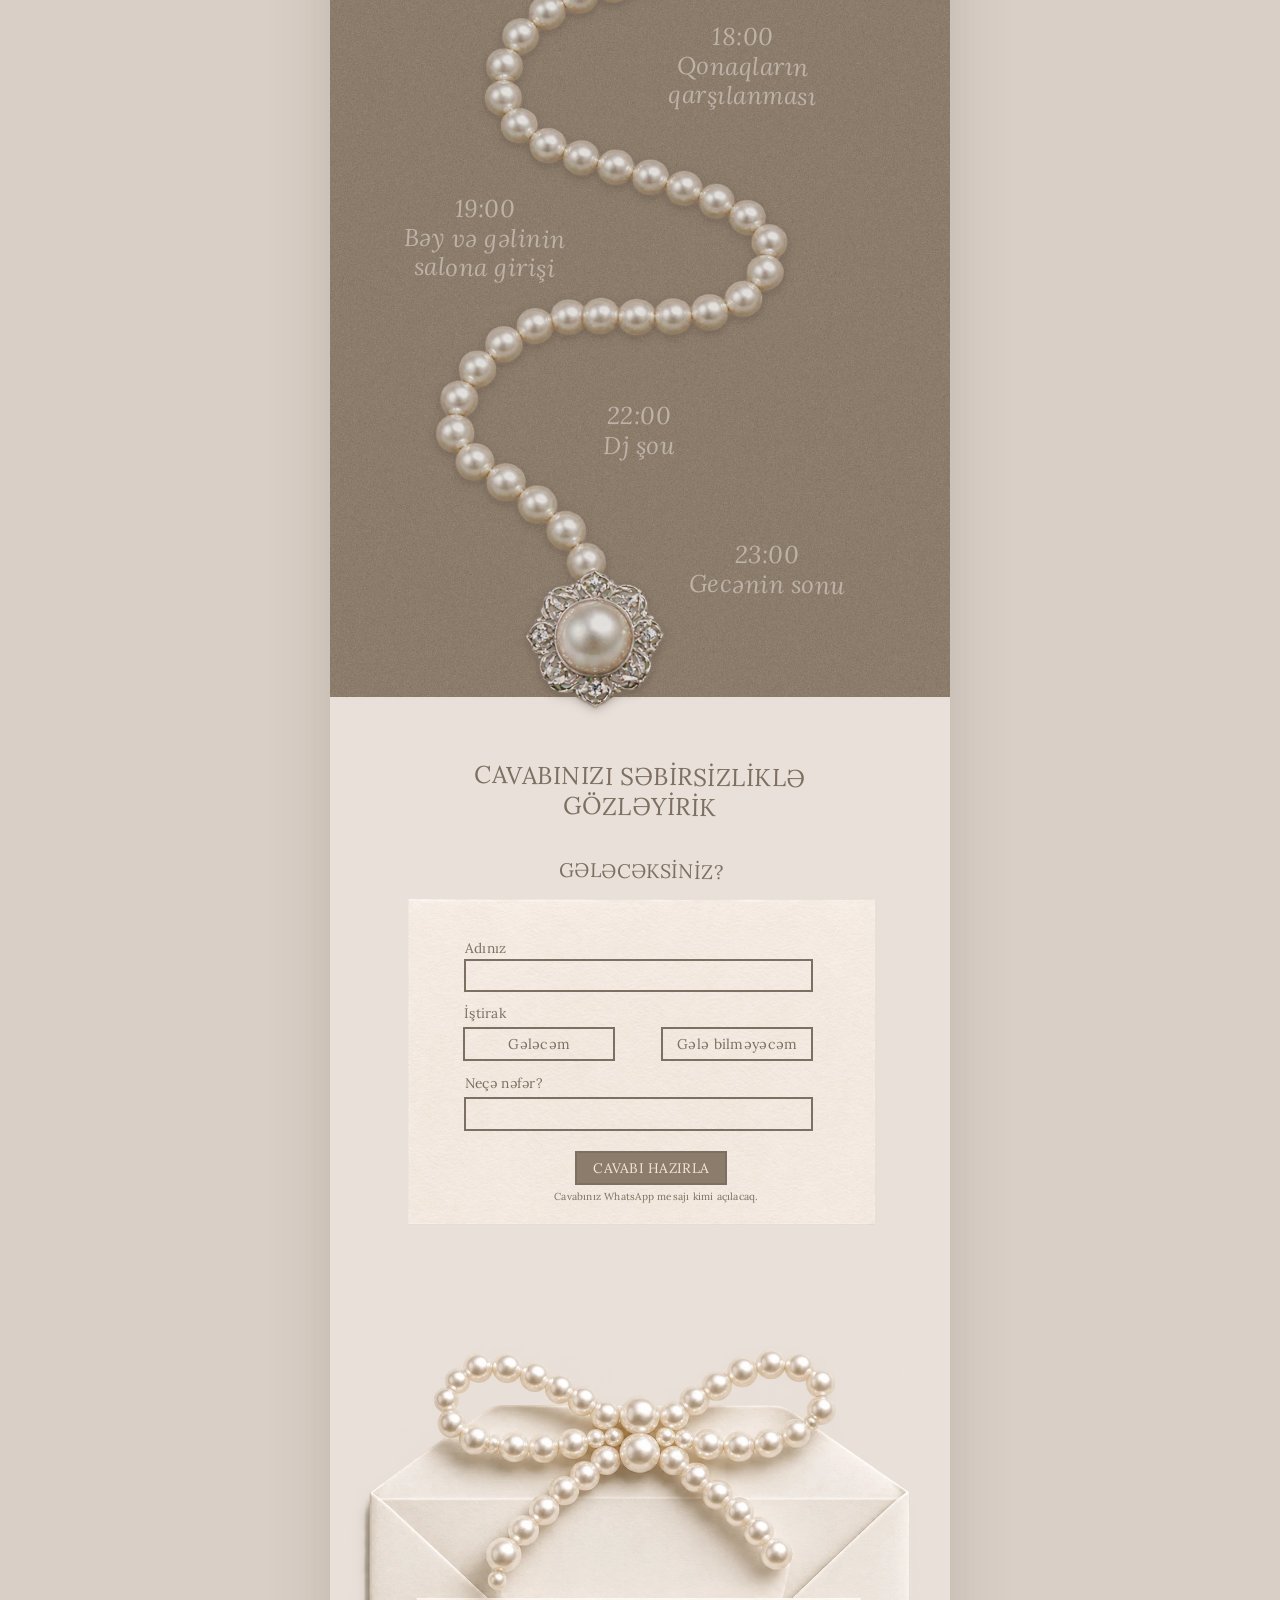
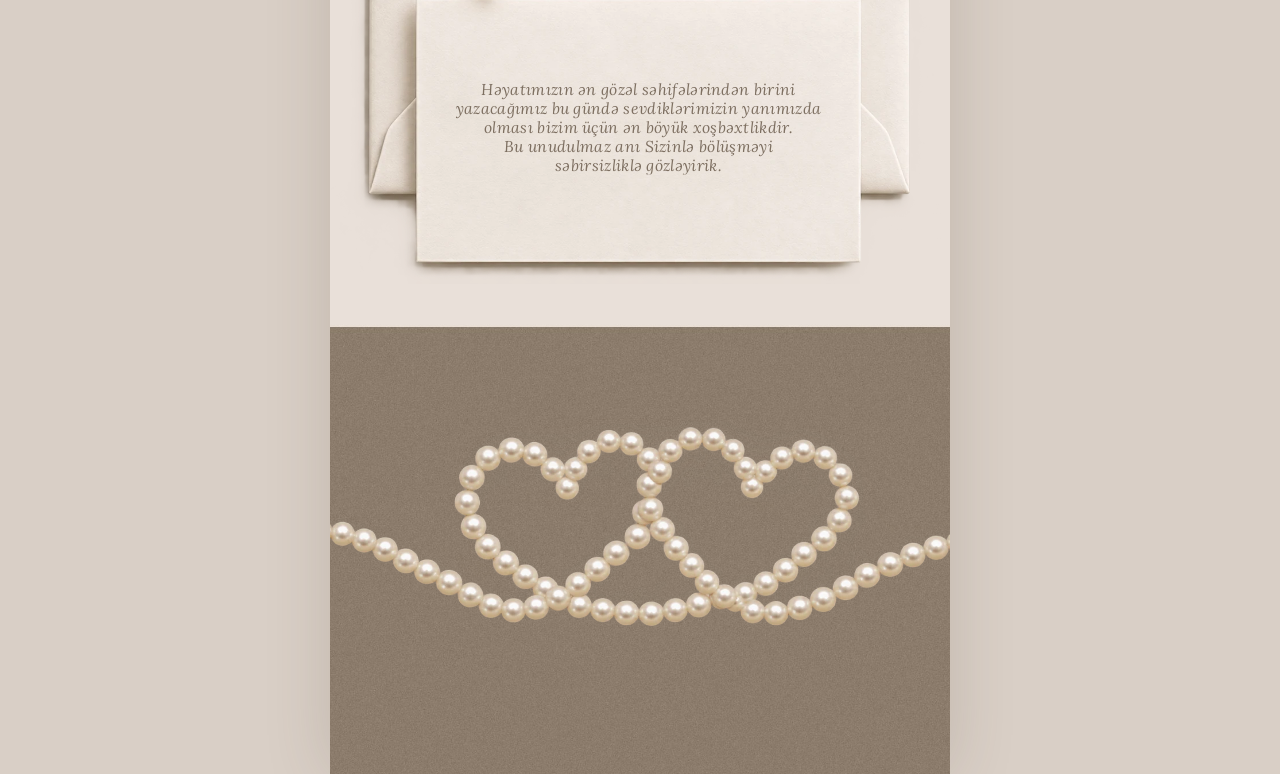
==== commit b4b4a5e8: "Giriş adları: Great Vibes şrifti (nümunədəki 'Wedding' üslubu) Co-Authored-By: Claude Opus 5.5 <nore" ====
--- a/index.html
+++ b/index.html
@@ -14,9 +14,9 @@
 <link rel="preload" href="fonts/Lora-italic-latin.woff2" as="font" type="font/woff2" crossorigin>
 <link rel="preload" href="fonts/Lora-normal-latin.woff2" as="font" type="font/woff2" crossorigin>
 <link rel="preload" href="img/intro-gazebo.webp" as="image">
-<link rel="preload" href="fonts/PinyonScript-latin.woff2" as="font" type="font/woff2" crossorigin>
-<link rel="stylesheet" href="fonts.css?v=5">
-<link rel="stylesheet" href="style.css?v=5">
+<link rel="preload" href="fonts/GreatVibes-latin.woff2" as="font" type="font/woff2" crossorigin>
+<link rel="stylesheet" href="fonts.css?v=6">
+<link rel="stylesheet" href="style.css?v=6">
 </head>
 <body>
 
@@ -113,6 +113,6 @@
     <div class="lay sheen beat an" style="left:-28.7037cqw;top:357.9630cqw;width:160.9259cqw;height:53.7037cqw;--m:url(img/hearts.webp);transform-origin:48.9% 45%"><img src="img/hearts.webp" alt="" width="1738" height="580" decoding="async"></div>
   </section>
 </main>
-<script src="app.js?v=5"></script>
+<script src="app.js?v=6"></script>
 </body>
 </html>
--- a/fonts.css
+++ b/fonts.css
@@ -80,3 +80,13 @@
   src: url(fonts/PinyonScript-latin.woff2) format('woff2');
   unicode-range: U+0000-00FF, U+0131, U+0152-0153, U+02BB-02BC, U+02C6, U+02DA, U+02DC, U+0304, U+0308, U+0329, U+2000-206F, U+20AC, U+2122, U+2191, U+2193, U+2212, U+2215, U+FEFF, U+FFFD;
 }
+
+/* Great Vibes 400 — latin (giriş ekranındakı əlyazma adlar) */
+@font-face {
+  font-family: 'Great Vibes';
+  font-style: normal;
+  font-weight: 400;
+  font-display: swap;
+  src: url(fonts/GreatVibes-latin.woff2) format('woff2');
+  unicode-range: U+0000-00FF, U+0131, U+0152-0153, U+02BB-02BC, U+02C6, U+02DA, U+02DC, U+0304, U+0308, U+0329, U+2000-206F, U+20AC, U+2122, U+2191, U+2193, U+2212, U+2215, U+FEFF, U+FFFD;
+}
--- a/style.css
+++ b/style.css
@@ -186,14 +186,14 @@
   position: absolute; left: 0; right: 0; top: 8%;
   display: flex; flex-direction: column; align-items: center;
   margin: 0; text-align: center; font-weight: 400; white-space: nowrap;
-  font-family: 'Pinyon Script', 'Great Vibes', cursive;
+  font-family: 'Great Vibes', cursive;
   font-size: min(19vw, 112px, 10.5vh); line-height: 1.25;
   overflow: visible;
   /* qradiyent "background-clip: text" hərflərin quyruğunu kəsirdi — yerinə düz qızılı rəng + yüngül kölgə */
   color: #94702f;
   text-shadow: 0 1px 0 rgba(255, 245, 225, .35);
 }
-.iv-names span { font-size: .8em; line-height: 1.05; }
+.iv-names span { font-size: .62em; line-height: 1.1; }
 .iv-tap {
   position: absolute; left: 50%; top: 50%;
   transform: translateX(-50%);
